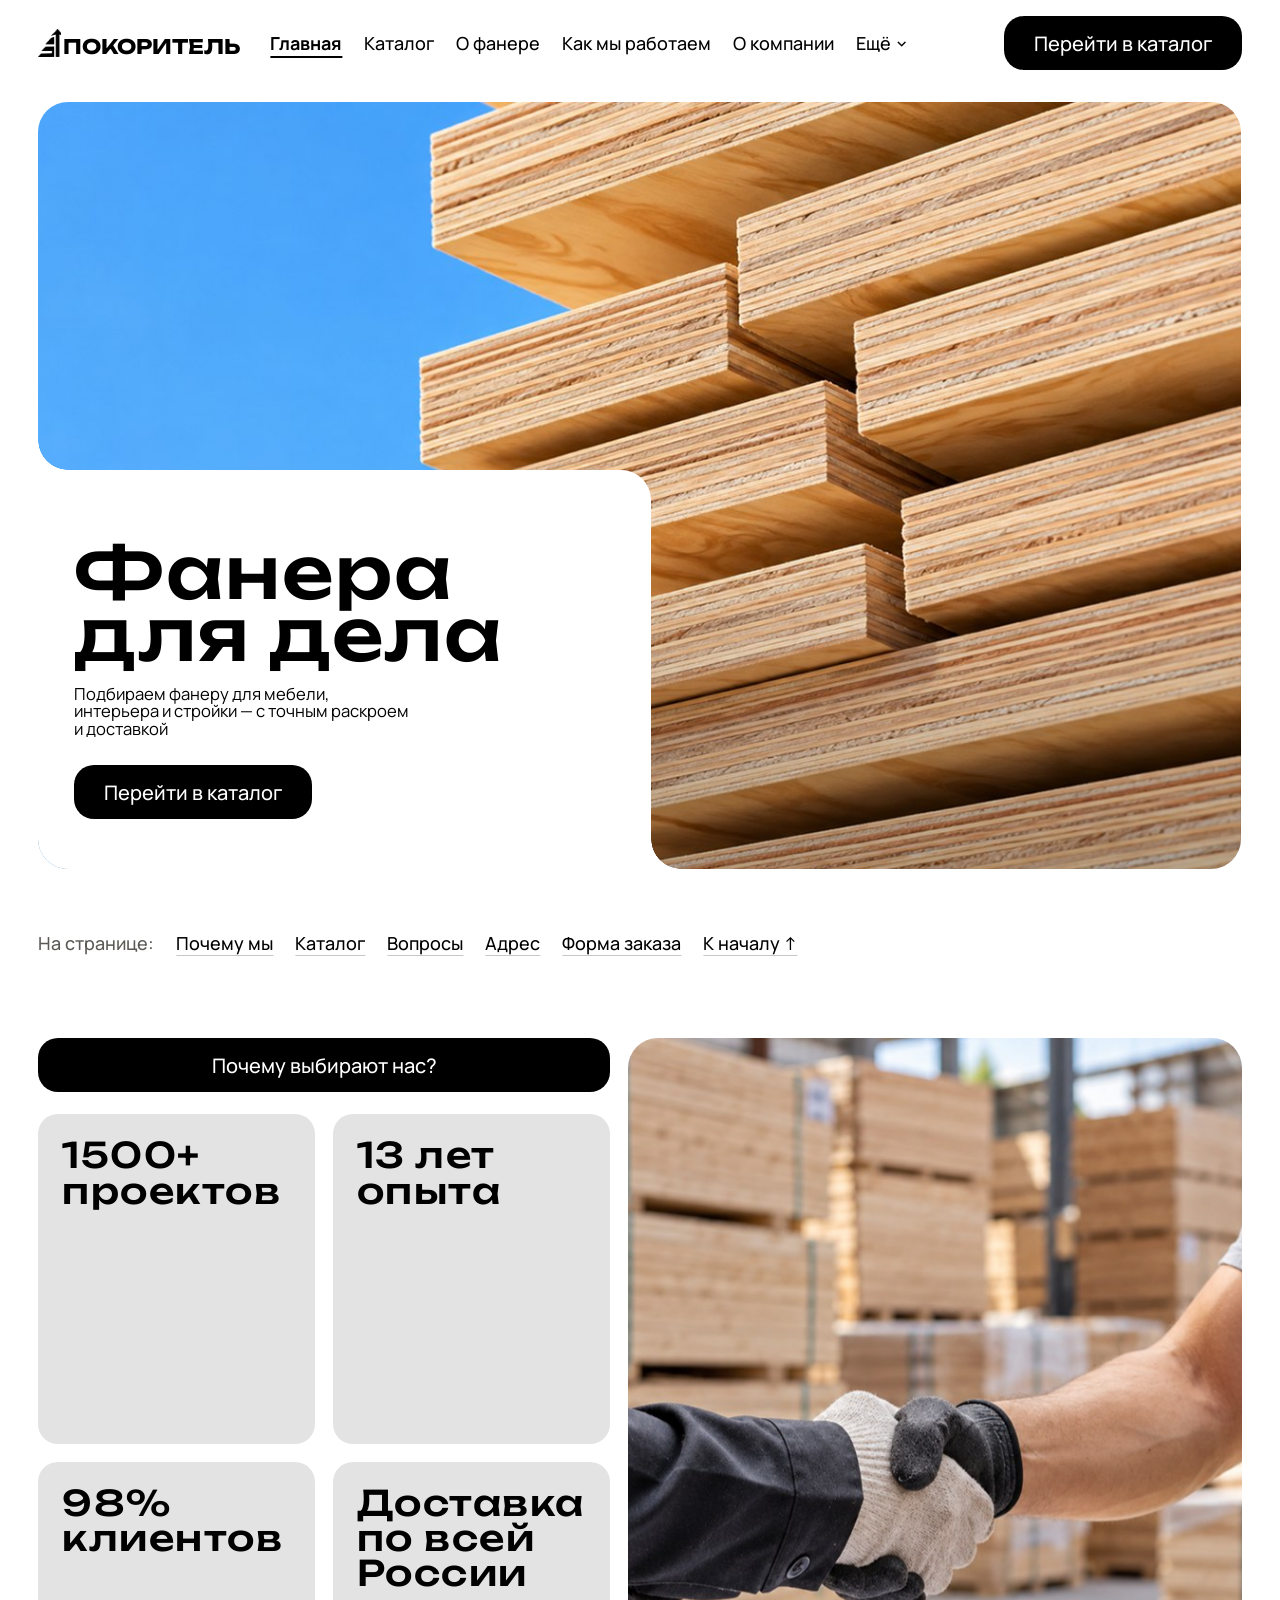
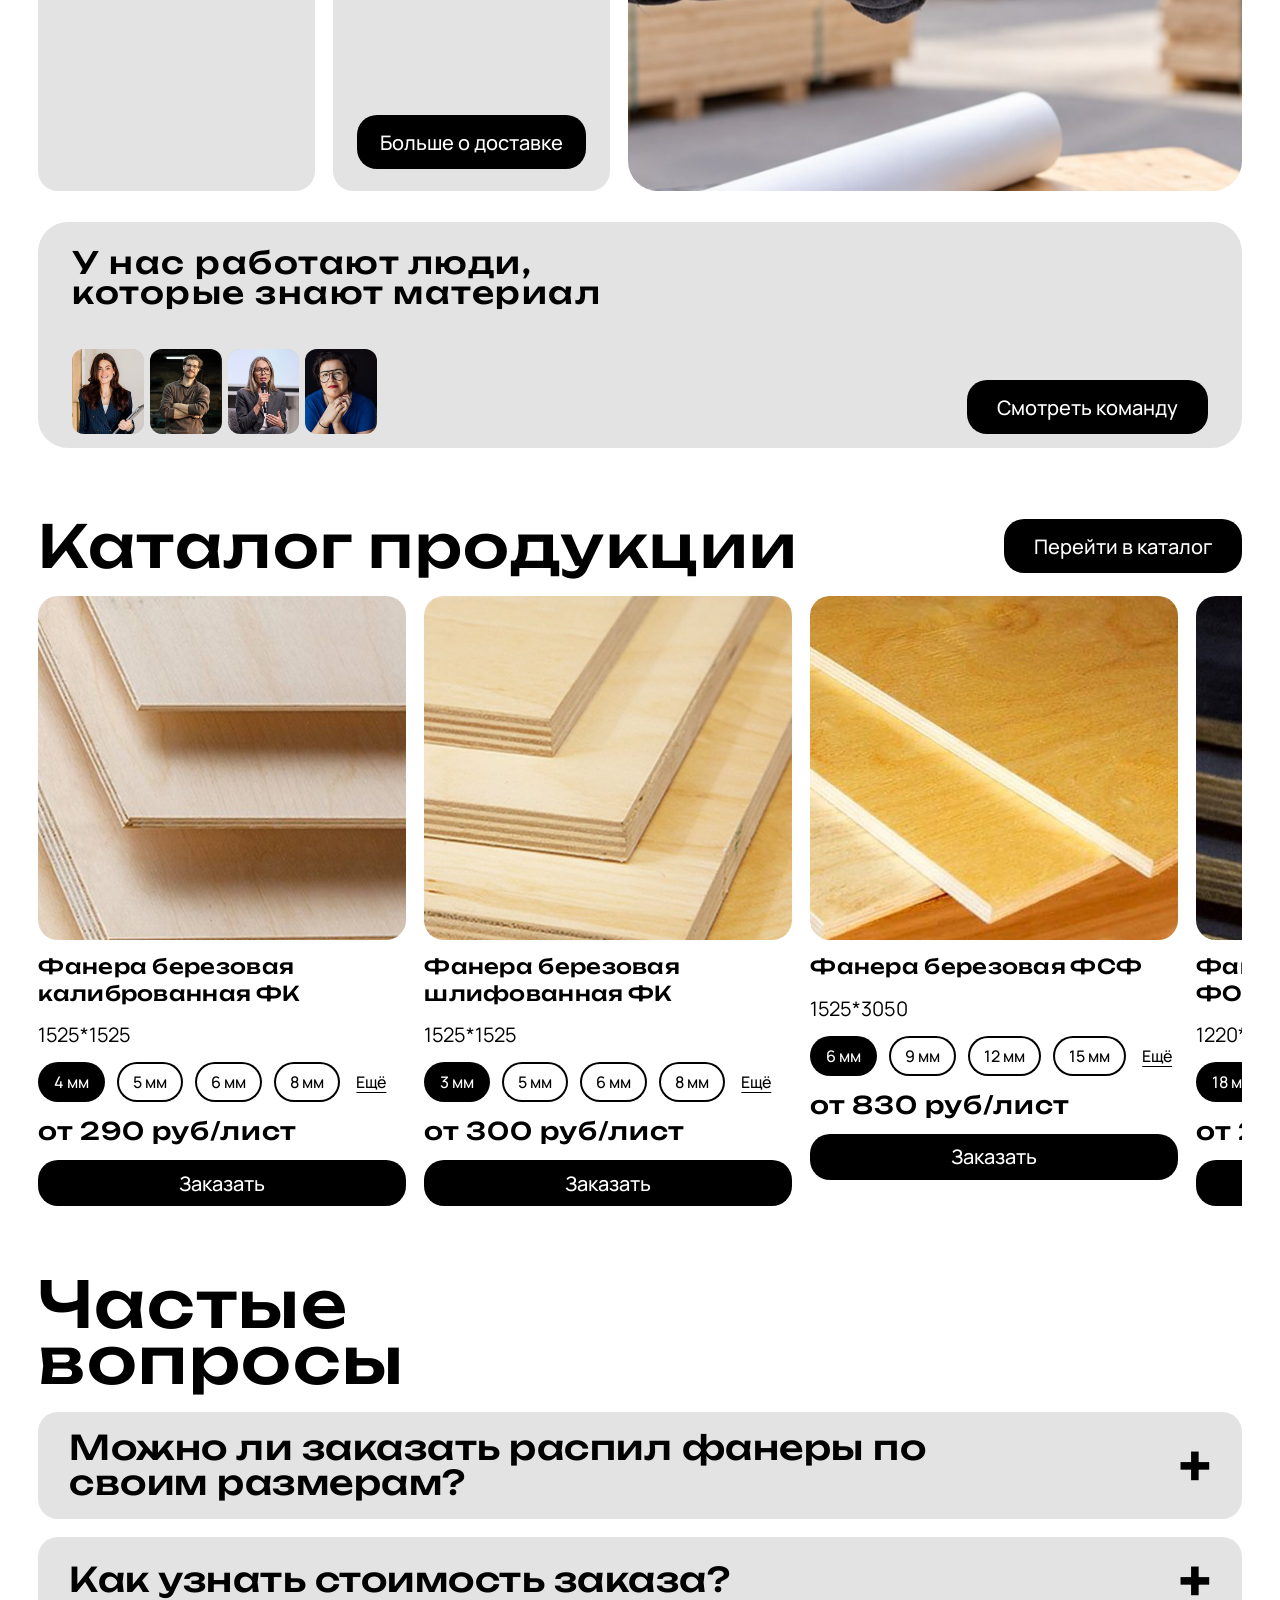
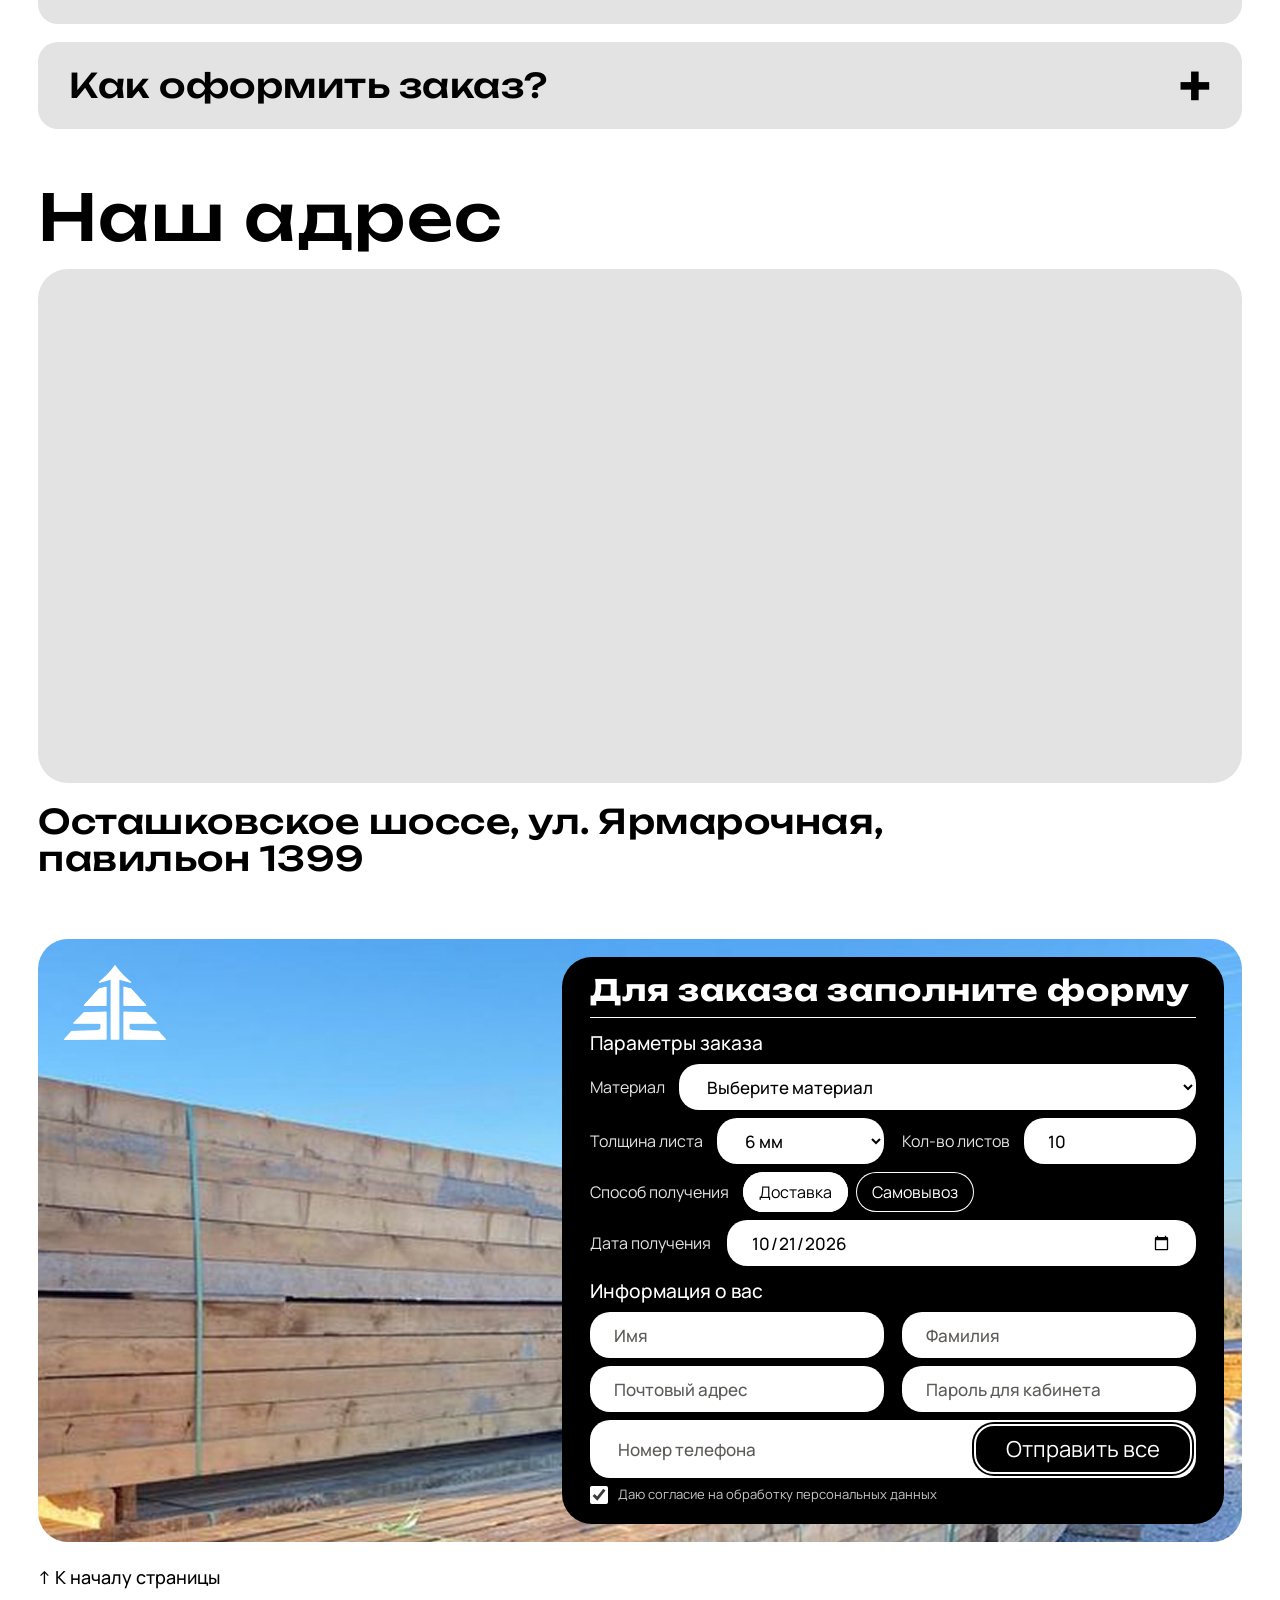
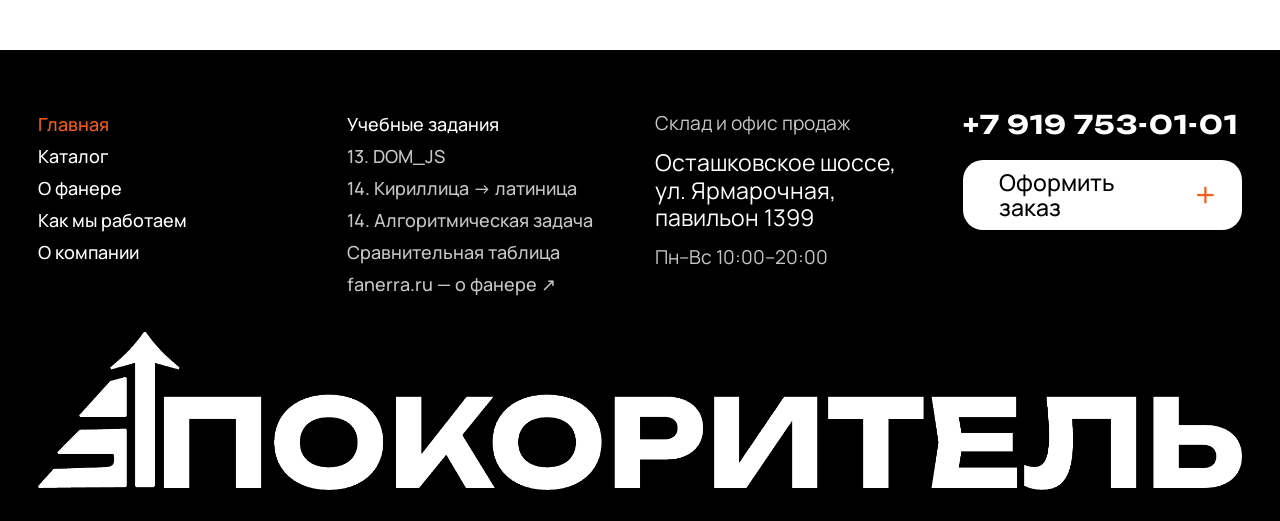
==== index.html @ 30809c19 "Сайт «Покоритель»" ====
<!DOCTYPE html>
<html lang="ru">
<head>
<meta charset="utf-8">
<meta name="viewport" content="width=device-width, initial-scale=1">
<title>Покоритель — фанера для дела</title>
<link rel="preconnect" href="https://fonts.googleapis.com">
<link rel="stylesheet" href="https://fonts.googleapis.com/css2?family=Unbounded:wght@500;700&family=Manrope:wght@400;500;600;700&family=JetBrains+Mono&display=swap">
<link rel="stylesheet" href="css/style.css">
<script>document.documentElement.classList.add("js")</script>
</head>
<body id="top">
<header class="site-header">
  <!-- графическая ссылка на начальную страницу -->
  <a class="logo" href="index.html" target="_self" aria-label="Покоритель — на главную"><img src="assets/mark-black.png" alt="Логотип"><span>ПОКОРИТЕЛЬ</span></a>
  <nav class="main-nav" aria-label="Основное меню">
    <a href="index.html" target="_self" aria-current="page">Главная</a>
    <a href="catalog.html" target="_self">Каталог</a>
    <a href="plywood.html" target="_self">О фанере</a>
    <a href="process.html" target="_self">Как мы работаем</a>
    <a href="about.html" target="_self">О компании</a>
    <div class="more">
      <button class="more-btn" type="button" aria-expanded="false">Ещё<span class="chev">›</span></button>
      <div class="more-menu">
        <a href="tasks.html" target="_self"><b>Учебные задания</b><small>Все 15 заданий и где их найти</small></a>
        <a href="task13.html" target="_self"><b>13. DOM_JS</b><small>Считываем информацию из DOM</small></a>
        <a href="task14.html" target="_self"><b>14. Кириллица → латиница</b><small>Изменяем паспорт по клику</small></a>
        <a href="algo.html" target="_self"><b>14. Алгоритмическая задача</b><small>Решение алгоритмической задачи</small></a>
        <a href="plywood.html#table" target="_self"><b>Сравнительная таблица</b><small>Закладка на странице «О фанере»</small></a>
        <a href="https://fanerra.ru" target="_blank" rel="noopener"><b>fanerra.ru — о фанере ↗</b><small>Внешний сайт, откроется в новом окне</small></a>
      </div>
    </div>
  </nav>
  <div class="spacer"></div>
  <a class="header-phone" href="tel:+79197530101">+7 919 753-01-01</a>
  <a class="btn header-cta" href="catalog.html" target="_self">Перейти в каталог</a>
  <button class="burger" type="button" data-menu aria-label="Меню"><span></span><span></span></button>
</header>
<div class="mobile-menu">
  <div class="top"><span>ПОКОРИТЕЛЬ</span><button class="btn btn-light" type="button" data-menu>Закрыть</button></div>
  <nav aria-label="Мобильное меню">
    <a href="index.html" target="_self" aria-current="page">Главная</a>
    <a href="catalog.html" target="_self">Каталог</a>
    <a href="plywood.html" target="_self">О фанере</a>
    <a href="process.html" target="_self">Как мы работаем</a>
    <a href="about.html" target="_self">О компании</a>
    <a href="tasks.html" target="_self">Учебные задания</a>
    <a href="task13.html" target="_self">13. DOM_JS</a>
    <a href="task14.html" target="_self">14. Кириллица → латиница</a>
    <a href="algo.html" target="_self">14. Алгоритмическая задача</a>
    <a href="plywood.html#table" target="_self">Сравнительная таблица</a>
    <a href="https://fanerra.ru" target="_blank" rel="noopener">fanerra.ru — о фанере ↗</a>
    <a class="small" href="tel:+79197530101" style="margin-top:auto;padding-top:30px">+7 919 753-01-01</a>
  </nav>
</div>
<main>

<section class="hero">
  <div class="hero-box">
    <div class="hero-text">
      <h1>Фанера<br>для дела</h1>
      <p>Подбираем фанеру для мебели, интерьера и стройки — с точным раскроем и доставкой</p>
      <a class="btn" href="catalog.html" target="_self">Перейти в каталог</a>
    </div>
  </div>
</section>
<div style="padding:24px var(--pad) 0"><nav class="page-nav" aria-label="Разделы страницы" data-reveal><span>На странице:</span><a href="#why" target="_self">Почему мы</a><a href="#catalog" target="_self">Каталог</a><a href="#faq" target="_self">Вопросы</a><a href="#address" target="_self">Адрес</a><a href="#order" target="_self">Форма заказа</a><a href="#top" target="_self">К началу ↑</a></nav></div>

<section id="why" class="section">
  <div class="why-grid" data-reveal>
    <div class="why-left">
      <h2 class="pill-title">Почему выбирают нас?</h2>
      <div class="stats">
        <div class="stat"><b>1500+<br>проектов</b></div><div class="stat"><b>13 лет<br>опыта</b></div><div class="stat"><b>98%<br>клиентов</b></div><div class="stat"><b>Доставка<br>по всей<br>России</b><a class="btn" href="process.html" target="_self">Больше о доставке</a></div>
      </div>
    </div>
    <figure class="photo-card"><img src="assets/photo/why.jpg" alt="Рукопожатие на складе фанеры"><figcaption class="sr">Склад фанеры: передаём заказ покупателю</figcaption></figure>
  </div>
</section>

<section class="section team-teaser">
  <div class="team-strip" data-reveal>
    <div>
      <h3>У нас работают люди,<br>которые знают материал</h3>
      <div class="faces"><img src="assets/photo/face0.jpg" alt="Анастасия Козловская"><img src="assets/photo/face1.jpg" alt="Александр Морозов"><img src="assets/photo/face2.jpg" alt="Анна Соколова"><img src="assets/photo/face3.jpg" alt="Екатерина Белова"></div>
    </div>
    <a class="btn" href="about.html#team" target="_self">Смотреть команду</a>
  </div>
</section>

<section id="catalog" class="cat-section">
  <div class="cat-head" data-reveal>
    <h2 class="h-hero">Каталог <br>продукции</h2>
    <a class="btn" href="catalog.html" target="_self">Перейти в каталог</a>
  </div>
  <div class="carousel" data-reveal>
    <article class="product">
      <a class="pic" href="catalog.html#birch" target="_self" style="background-image:url(assets/photo/prod1.jpg)" aria-label="Фанера березовая калиброванная ФК"></a>
      <h3>Фанера березовая калиброванная ФК</h3>
      <span class="size">1525*1525</span>
      <div class="row chips"><button class="chip on" type="button" data-price="290 руб/лист">4 мм</button><button class="chip" type="button" data-price="400 руб/лист">5 мм</button><button class="chip" type="button" data-price="440 руб/лист">6 мм</button><button class="chip" type="button" data-price="500 руб/лист">8 мм</button><button class="chip" type="button" data-price="530 руб/лист">9 мм</button><button class="chip" type="button" data-price="650 руб/лист">10 мм</button><button class="chip" type="button" data-price="700 руб/лист">12 мм</button><button class="chip" type="button" data-price="900 руб/лист">15 мм</button><button class="chip" type="button" data-price="1000 руб/лист">18 мм</button><button class="chip" type="button" data-price="1150 руб/лист">21 мм</button><button class="chip" type="button" data-price="1450 руб/лист">24 мм</button></div>
      <span class="price" data-base="от 290 руб/лист">от 290 руб/лист</span>
      <a class="btn" href="#order" target="_self">Заказать</a>
    </article><article class="product">
      <a class="pic" href="catalog.html#birch" target="_self" style="background-image:url(assets/photo/prod2.jpg)" aria-label="Фанера березовая шлифованная ФК"></a>
      <h3>Фанера березовая шлифованная ФК</h3>
      <span class="size">1525*1525</span>
      <div class="row chips"><button class="chip on" type="button" data-price="300 руб/лист">3 мм</button><button class="chip" type="button" data-price="450 руб/лист">5 мм</button><button class="chip" type="button" data-price="500 руб/лист">6 мм</button><button class="chip" type="button" data-price="610 руб/лист">8 мм</button><button class="chip" type="button" data-price="650 руб/лист">9 мм</button><button class="chip" type="button" data-price="700 руб/лист">10 мм</button><button class="chip" type="button" data-price="800 руб/лист">12 мм</button><button class="chip" type="button" data-price="950 руб/лист">15 мм</button><button class="chip" type="button" data-price="1120 руб/лист">18 мм</button><button class="chip" type="button" data-price="1250 руб/лист">21 мм</button></div>
      <span class="price" data-base="от 300 руб/лист">от 300 руб/лист</span>
      <a class="btn" href="#order" target="_self">Заказать</a>
    </article><article class="product">
      <a class="pic" href="catalog.html#wet" target="_self" style="background-image:url(assets/photo/prod3.jpg)" aria-label="Фанера березовая ФСФ"></a>
      <h3>Фанера березовая ФСФ</h3>
      <span class="size">1525*3050</span>
      <div class="row chips"><button class="chip on" type="button" data-price="830 руб/лист">6 мм</button><button class="chip" type="button" data-price="1500 руб/лист">9 мм</button><button class="chip" type="button" data-price="1720 руб/лист">12 мм</button><button class="chip" type="button" data-price="2050 руб/лист">15 мм</button><button class="chip" type="button" data-price="2800 руб/лист">18 мм</button><button class="chip" type="button" data-price="2900 руб/лист">21 мм</button></div>
      <span class="price" data-base="от 830 руб/лист">от 830 руб/лист</span>
      <a class="btn" href="#order" target="_self">Заказать</a>
    </article><article class="product">
      <a class="pic" href="catalog.html#laminated" target="_self" style="background-image:url(assets/photo/type-laminated.jpg)" aria-label="Фанера ламинированная ФОФ"></a>
      <h3>Фанера ламинированная ФОФ</h3>
      <span class="size">1220*2440</span>
      <div class="row chips"><button class="chip on" type="button" data-price="2100 руб/лист">18 мм</button><button class="chip" type="button" data-price="3200 руб/лист">21 мм</button></div>
      <span class="price" data-base="от 2100 руб/лист">от 2100 руб/лист</span>
      <a class="btn" href="#order" target="_self">Заказать</a>
    </article>
  </div>
</section>

<section id="faq" class="section">
  <h2 class="h-hero" data-reveal>Частые<br>вопросы</h2>
  <div class="faq" data-reveal>
    <div class="faq-item"><button type="button"><span class="q">Можно ли заказать распил фанеры по своим размерам?</span><span class="sign">+</span></button><p class="a">Да. Пришлите схему или размеры деталей — раскроим на форматно-раскроечном станке с точностью до 1 мм. Обрезки отдаём вместе с заказом.</p></div><div class="faq-item"><button type="button"><span class="q">Как узнать стоимость заказа?</span><span class="sign">+</span></button><p class="a">Оставьте заявку или позвоните — менеджер посчитает листы, раскрой и доставку. Цены в каталоге указаны за лист без раскроя.</p></div><div class="faq-item"><button type="button"><span class="q">Как оформить заказ?</span><span class="sign">+</span></button><p class="a">Выберите фанеру в каталоге или заполните форму ниже. Мы перезвоним, подтвердим наличие и согласуем время доставки или самовывоза.</p></div>
  </div>
</section>

<section id="address">
  <h2 class="h-hero" data-reveal>Наш адрес</h2>
  <div class="map" data-reveal role="img" aria-label="Карта: Осташковское шоссе, ул. Ярмарочная, павильон 1399"></div>
  <p class="map-addr" data-reveal>Осташковское шоссе, ул. Ярмарочная,<br>павильон 1399</p>
</section>

<section class="order-sec">
<div class="order" id="order" data-reveal>
  <img class="order-mark" src="assets/mark-white.png" alt="">
  <form class="order-panel" name="plywood_order" action="https://httpbin.org/post" method="post" target="_blank">
    <h2>Для заказа заполните форму</h2>
    <h3>Параметры заказа</h3>
    <label class="f">Материал
      <select name="material">
        <option value="">Выберите материал</option>
        <option value="birch_fk_calibrated">Фанера березовая калиброванная ФК</option>
        <option value="birch_fk_sanded">Фанера березовая шлифованная ФК</option>
        <option value="birch_fsf">Фанера березовая ФСФ</option>
        <option value="conifer_fsf">Фанера хвойная ФСФ</option>
        <option value="laminated_fof">Фанера ламинированная ФОФ</option>
        <option value="osb3">Плита ОСБ (OSB-3)</option>
        <option value="csp">Цементно-стружечная плита ЦСП</option>
      </select></label>
    <div class="two">
      <label class="f">Толщина листа
        <select name="thickness_mm"><option value="3">3 мм</option><option value="4">4 мм</option><option value="5">5 мм</option><option value="6" selected>6 мм</option><option value="8">8 мм</option><option value="9">9 мм</option><option value="10">10 мм</option><option value="12">12 мм</option><option value="15">15 мм</option><option value="18">18 мм</option><option value="21">21 мм</option><option value="24">24 мм</option></select></label>
      <label class="f">Кол-во листов<input type="number" name="sheets_count" value="10" min="1" max="500"></label>
    </div>
    <div class="f">Способ получения
      <div class="pills">
        <label><input type="radio" name="delivery_method" value="delivery" checked><span>Доставка</span></label>
        <label><input type="radio" name="delivery_method" value="pickup"><span>Самовывоз</span></label>
      </div>
    </div>
    <label class="f f-row">Дата получения<input type="date" name="pickup_date" value="2026-10-21"></label>
    <h3>Информация о вас</h3>
    <div class="two">
      <input type="text" name="first_name" placeholder="Имя" aria-label="Имя">
      <input type="text" name="last_name" placeholder="Фамилия" aria-label="Фамилия">
    </div>
    <div class="two">
    <input type="email" name="email" placeholder="Почтовый адрес" aria-label="Почтовый адрес">
    <input type="password" name="account_password" placeholder="Пароль для кабинета" aria-label="Пароль для личного кабинета">
    </div>
    <input type="hidden" name="shop" value="pokoritel">
    <input type="hidden" name="order_source" value="site_order_form">
    <div class="phone-row">
      <input type="tel" name="phone" placeholder="Номер телефона" aria-label="Номер телефона">
      <button type="submit">Отправить все</button>
    </div>
    <label class="consent"><input type="checkbox" name="consent" value="yes" checked required> Даю согласие на обработку персональных данных</label>
  </form>
</div>
<p class="to-top"><a href="#top" target="_self">↑ К началу страницы</a></p>
</section>

</main>
<footer class="site-footer">
  <div class="cols">
    <ul><li><a href="index.html" target="_self" aria-current="page">Главная</a></li><li><a href="catalog.html" target="_self">Каталог</a></li><li><a href="plywood.html" target="_self">О фанере</a></li><li><a href="process.html" target="_self">Как мы работаем</a></li><li><a href="about.html" target="_self">О компании</a></li></ul>
    <ul><li><a href="tasks.html" target="_self">Учебные задания</a></li><li class="fsub"><a href="task13.html" target="_self">13. DOM_JS</a></li><li class="fsub"><a href="task14.html" target="_self">14. Кириллица → латиница</a></li><li class="fsub"><a href="algo.html" target="_self">14. Алгоритмическая задача</a></li><li class="fsub"><a href="plywood.html#table" target="_self">Сравнительная таблица</a></li><li class="fsub"><a href="https://fanerra.ru" target="_blank" rel="noopener">fanerra.ru — о фанере ↗</a></li></ul>
    <div class="addr">
      <span class="grey">Склад и офис продаж</span>
      <span class="big-addr">Осташковское шоссе, ул.&nbsp;Ярмарочная, павильон&nbsp;1399</span>
      <span class="grey">Пн–Вс 10:00–20:00</span>
    </div>
    <div class="call">
      <a class="phone" href="tel:+79197530101">+7 919 753-01-01</a>
      <a class="order-btn" href="process.html#order" target="_self">Оформить заказ<span>+</span></a>
    </div>
  </div>
  <a class="wordmark" href="index.html" target="_self" aria-label="Покоритель — на главную"><img src="assets/logo-white.png" alt="ПОКОРИТЕЛЬ"></a>
</footer>
<script src="js/site.js"></script>
<script src="js/motion.js"></script>

</body>
</html>
---- css/style.css ----
/* Покоритель — магазин фанеры. Стили по макету в Figma */
:root {
  --ink: #000;
  --muted: #5C5A56;
  --surface: #F2F1EE;
  --line: #E3E3E3;
  --grey: #C7C7C7;
  --accent: #F55D1C;
  --pad: clamp(16px, 3vw, 46px);
  --display: Unbounded, sans-serif;
  --body: Involve, Manrope, sans-serif;
}

html, body { margin: 0; background: #fff; color: var(--ink); font-family: var(--body); -webkit-font-smoothing: antialiased; }
* { box-sizing: border-box; }
a { color: inherit; text-decoration: none; }
a:hover { color: var(--accent); }
img { max-width: 100%; }
:focus-visible { outline: 2px solid #000; outline-offset: 2px; box-shadow: 0 0 0 2px #fff; }
html { scroll-behavior: smooth; }
section[id], article[id], [id] { scroll-margin-top: 100px; }

.display { font-family: var(--display); font-weight: 500; letter-spacing: 1.5px; }
.h-hero { margin: 0; font-family: var(--display); font-weight: 500; font-size: clamp(44px, 6.35vw, 96px); line-height: .871; letter-spacing: 1.5px; }
.h-2 { margin: 0; font-family: var(--display); font-weight: 500; font-size: clamp(28px, 2.65vw, 40px); line-height: .95; letter-spacing: 1.5px; }
.lead { margin: 30px 0; max-width: 400px; font-size: 20px; font-weight: 500; line-height: 1.1; }
.muted { color: var(--muted); }
.accent { color: var(--accent); }
.section { padding: 60px var(--pad) 96px; }

/* кнопки */
.btn { height: 54px; padding: 0 30px; border-radius: 20px; border: 0; background: #000; color: #fff; display: inline-flex; align-items: center; justify-content: center; gap: 12px; font: 500 20px var(--body); cursor: pointer; white-space: nowrap; }
.btn:hover { background: #2a2a2a; color: #fff; }
.btn-o { height: 54px; padding: 0 24px; border-radius: 20px; border: 0; background: transparent; box-shadow: inset 0 0 0 1px #000; color: #000; display: inline-flex; align-items: center; gap: 10px; font: 500 20px var(--body); cursor: pointer; }
.btn-o:hover { background: #000; color: #fff; }
.btn-light { background: #fff; color: #000; }
.btn-light:hover { background: var(--surface); color: #000; }
.chip { height: 54px; padding: 0 16px; border-radius: 20px; border: 0; background: transparent; box-shadow: inset 0 0 0 2px #000; font: 500 16px var(--body); cursor: pointer; }
.chip:hover { background: var(--surface); }
.chip.on { background: #000; color: #fff; box-shadow: none; }
.row { display: flex; gap: 12px; flex-wrap: wrap; align-items: center; }

/* ---------- шапка (единая навигация) ---------- */
.site-header { position: sticky; top: 0; z-index: 50; background: #fff; padding: 16px clamp(16px, 2.4vw, 37px) 16px clamp(12px, 1vw, 14px); display: flex; align-items: center; gap: 30px; }
.logo { display: flex; align-items: flex-end; flex-shrink: 0; color: #000; }
.logo:hover { color: #000; opacity: .7; }
.logo img { width: 26px; height: 26px; display: block; margin-right: 6px; }
.logo span { font-family: var(--display); font-weight: 700; font-size: 20px; line-height: 1; }
.main-nav { display: flex; align-items: center; gap: 30px; flex: 1; min-width: 0; }
.main-nav > a, .more-btn { font-size: 20px; font-weight: 500; line-height: 1; white-space: nowrap; }
.main-nav a[aria-current="page"], .more-btn.active { font-weight: 700; text-decoration: underline; text-underline-offset: 6px; text-decoration-thickness: 2px; }
.more { position: relative; }
.more-btn { border: 0; background: transparent; padding: 0; cursor: pointer; display: flex; align-items: center; gap: 6px; font-family: var(--body); color: #000; }
.more-btn:hover { color: var(--accent); }
.more-btn .chev { display: inline-block; font-size: 18px; transform: rotate(90deg); transition: transform .25s; }
.more.open .more-btn .chev { transform: rotate(270deg); }
.more-menu { display: none; position: absolute; top: calc(100% + 22px); left: -22px; min-width: 380px; background: #fff; border-radius: 20px; box-shadow: 0 18px 50px rgba(0,0,0,.14), inset 0 0 0 1px var(--line); padding: 10px; flex-direction: column; }
.more.open .more-menu { display: flex; }
.more-menu a { padding: 14px 16px; border-radius: 14px; display: flex; flex-direction: column; gap: 6px; }
.more-menu a:hover { background: var(--surface); color: #000; }
.more-menu b { font-size: 20px; font-weight: 500; line-height: 1.1; }
.more-menu a[aria-current="page"] b { font-weight: 700; text-decoration: underline; text-underline-offset: 5px; }
.more-menu small { font-size: 16px; font-weight: 500; color: var(--muted); }
.header-phone { font-size: 20px; font-weight: 500; white-space: nowrap; flex-shrink: 0; }
.burger { display: none; height: 54px; width: 54px; border-radius: 20px; border: 0; background: var(--surface); cursor: pointer; flex-direction: column; align-items: center; justify-content: center; gap: 5px; flex-shrink: 0; }
.burger span { width: 22px; height: 2px; background: #000; }
.mobile-menu { display: none; position: fixed; inset: 0; z-index: 70; background: #000; color: #fff; flex-direction: column; overflow: auto; }
.mobile-menu.open { display: flex; }
.mobile-menu .top { padding: 16px var(--pad); display: flex; align-items: center; gap: 16px; }
.mobile-menu .top span { font-family: var(--display); font-weight: 700; font-size: 20px; flex: 1; }
.mobile-menu nav { flex: 1; display: flex; flex-direction: column; gap: 14px; padding: 24px clamp(16px, 3vw, 46px) 46px; }
.mobile-menu nav a { font-family: var(--display); font-weight: 500; font-size: clamp(28px, 6vw, 56px); line-height: 1; letter-spacing: 1.5px; }
.mobile-menu nav a[aria-current="page"] { color: var(--accent); }
.mobile-menu nav a.small { font-family: var(--body); font-size: 20px; letter-spacing: 0; color: var(--grey); }

@media (max-width: 1279px) {
  .main-nav { display: none; }
  .burger { display: flex; }
  .site-header .spacer { flex: 1; }
}
@media (min-width: 1280px) { .site-header .spacer { display: none; } }
@media (max-width: 759px) { .header-phone, .header-cta { display: none !important; } }

/* ---------- главная ---------- */
.hero { position: relative; height: calc(100svh - 86px); min-height: 600px; padding: 30px 12px 57px; }
.hero-box { position: relative; height: 100%; border-radius: 30px; overflow: hidden; background: #7FB3E8 url(../assets/photo/hero.jpg) center/cover no-repeat; }
.hero-box::after { content: ""; position: absolute; inset: 0; background: linear-gradient(180deg, rgba(0,0,0,0) 54.64%, #000 222.86%); pointer-events: none; }
.hero-card { position: absolute; z-index: 1; right: 20px; bottom: 14px; width: min(647px, calc(100% - 662px)); border-radius: 20px; background: var(--surface); padding: 30px 30px 34px; display: flex; flex-direction: column; gap: 16px; transition: box-shadow .3s; }
.hero-card:hover { color: #000; box-shadow: 0 18px 40px rgba(0,0,0,.18); }
.hero-card .t { font-family: var(--display); font-weight: 500; font-size: clamp(28px, 2.6vw, 40px); line-height: 1; letter-spacing: 1.5px; }
.hero-card .s { font-size: 20px; font-weight: 500; line-height: 1.35; color: var(--muted); }
.hero-text { position: absolute; z-index: 1; left: 0; bottom: 0; width: min(612px, calc(100% - 30px)); min-height: 420px; background: #fff; border-top-right-radius: 30px; padding: 32px 30px 30px 36px; display: flex; flex-direction: column; align-items: flex-start; gap: 26px; }
.hero-text::before, .hero-text::after { content: ""; position: absolute; width: 30px; height: 30px; background: radial-gradient(circle at 100% 0, transparent 29.5px, #fff 30px); }
.hero-text::before { left: 0; top: -30px; }
.hero-text::after { right: -30px; bottom: 0; }
.hero-text h1 { margin: 0; font-family: var(--display); font-weight: 500; font-size: clamp(52px, 6.35vw, 96px); line-height: .871; letter-spacing: 1.5px; }
.hero-text p { margin: 0; max-width: 385px; font-size: 20px; line-height: 1.05; }
.down { margin-top: -13px; width: 54px; height: 54px; border-radius: 20px; box-shadow: inset 0 0 0 1px #000; display: flex; align-items: center; justify-content: center; font-size: 22px; }
.down:hover { background: #000; color: #fff; }
@media (max-width: 999px) { .hero-card { display: none; } }

.pill-title { margin: 0 0 22px; height: 54px; padding: 0 30px; border-radius: 20px; background: #000; color: #fff; display: flex; align-items: center; justify-content: center; width: min(682px, 100%); font-size: 20px; font-weight: 500; }
.why-grid { display: grid; grid-template-columns: repeat(auto-fit, minmax(min(100%, 460px), 1fr)); gap: 22px; }
.stats { display: grid; grid-template-columns: repeat(2, minmax(0, 1fr)); gap: 22px; }
.stat { aspect-ratio: 331/398; border-radius: 20px; background: var(--surface); padding: clamp(20px, 2vw, 30px); display: flex; flex-direction: column; justify-content: space-between; gap: 16px; }
.stat b { font-family: var(--display); font-weight: 500; font-size: clamp(26px, 3vw, 48px); line-height: .95; letter-spacing: 1.5px; }
.stat span { font-size: clamp(14px, 1.3vw, 20px); font-weight: 500; line-height: 1.3; color: var(--muted); }
.photo-card { position: relative; min-height: 420px; border-radius: 20px; overflow: hidden; background: var(--grey) url(../assets/photo/about-banner.jpg) center/cover no-repeat; }
.photo-card .btn { position: absolute; left: 22px; bottom: 22px; }
.team-strip { margin-top: 22px; border-radius: 20px; background: var(--surface); padding: clamp(22px, 2.4vw, 36px); display: grid; grid-template-columns: repeat(auto-fit, minmax(min(100%, 420px), 1fr)); gap: 30px; align-items: end; }
.team-strip h3 { margin: 0 0 30px; font-family: var(--display); font-weight: 500; font-size: clamp(28px, 3vw, 48px); line-height: .95; letter-spacing: 1.5px; max-width: 720px; }
.faces { display: flex; gap: 10px; flex-wrap: wrap; }
.faces img { width: clamp(72px, 7vw, 101px); aspect-ratio: 101/85; border-radius: 4px; object-fit: cover; background: var(--grey); }
.team-strip .btn { justify-self: end; }

.cat-section { background: var(--surface); padding: 46px var(--pad) 96px; }
.cat-head { display: flex; justify-content: space-between; align-items: center; gap: 22px; flex-wrap: wrap; margin-bottom: 46px; }
.counter { font-family: var(--display); font-weight: 500; font-size: 20px; letter-spacing: 1px; margin-right: 6px; }
.arrow { width: 54px; height: 54px; border-radius: 20px; border: 0; font-size: 22px; cursor: pointer; background: transparent; box-shadow: inset 0 0 0 1px #000; }
.arrow:hover { background: #000; color: #fff; }
.arrow.dark { background: #000; color: #fff; box-shadow: none; }
.carousel { display: grid; grid-auto-flow: column; grid-auto-columns: minmax(280px, calc((100% - 66px) / 3.8)); gap: 22px; overflow-x: auto; scroll-snap-type: x mandatory; scrollbar-width: none; }
.carousel::-webkit-scrollbar { display: none; }
.product { scroll-snap-align: start; display: flex; flex-direction: column; gap: 16px; margin: 0; }
.product .pic { position: relative; display: block; aspect-ratio: 360/432; border-radius: 20px; background: #fff center/cover no-repeat; }
.product .sort { position: absolute; left: 20px; top: 20px; padding: 6px 10px; border-radius: 4px; background: #fff; font-size: 16px; font-weight: 700; color: var(--accent); }
.product h3 { margin: 0; font-family: var(--display); font-size: clamp(20px, 1.7vw, 26px); font-weight: 500; line-height: 1.15; letter-spacing: .5px; }
.product .size { font-size: 20px; font-weight: 500; color: var(--muted); }
.product .price { font-family: var(--display); font-weight: 500; font-size: clamp(22px, 2vw, 30px); letter-spacing: 1px; }
.product .btn { height: 68px; font-size: 22px; }

.faq-title { margin: 0 0 46px; display: flex; justify-content: space-between; align-items: baseline; gap: 22px; flex-wrap: wrap; font-family: var(--display); font-weight: 500; font-size: clamp(40px, 6vw, 96px); line-height: .87; letter-spacing: 1.5px; }
.faq { display: flex; flex-direction: column; gap: 22px; }
.faq-item { border-radius: 20px; background: var(--surface); overflow: hidden; }
.faq-item button { width: 100%; border: 0; background: transparent; cursor: pointer; padding: clamp(22px, 2vw, 30px) clamp(22px, 2.4vw, 36px); display: flex; justify-content: space-between; align-items: center; gap: 22px; text-align: left; color: #000; }
.faq-item .q { font-family: var(--display); font-weight: 500; font-size: clamp(22px, 2.6vw, 40px); line-height: 1.05; letter-spacing: .5px; max-width: 900px; }
.faq-item .sign { font-family: var(--display); font-weight: 500; font-size: clamp(40px, 4vw, 62px); line-height: 1; color: var(--accent); flex-shrink: 0; }
.faq-item.open .sign { color: #000; }
.faq-item .a { display: none; margin: 0; padding: 0 clamp(22px, 2.4vw, 36px) clamp(22px, 2vw, 30px); max-width: 900px; font-size: 20px; font-weight: 500; line-height: 1.45; color: var(--muted); }
.faq-item.open .a { display: block; }

.map { position: relative; min-height: clamp(520px, 52vw, 780px); border-radius: 20px; overflow: hidden; background: repeating-linear-gradient(135deg, var(--surface) 0 14px, var(--line) 14px 15px); }
.map .tag { position: absolute; right: 22px; top: 22px; font-family: 'JetBrains Mono', monospace; font-size: 14px; color: var(--muted); background: var(--surface); padding: 8px 12px; border-radius: 4px; }
.map .card { position: absolute; left: clamp(12px, 1.6vw, 22px); bottom: clamp(12px, 1.6vw, 22px); width: min(640px, calc(100% - 24px)); border-radius: 20px; background: #000; color: #fff; padding: clamp(24px, 2.6vw, 40px); display: flex; flex-direction: column; gap: 30px; }
.map h2 { margin: 0; font-family: var(--display); font-weight: 500; font-size: clamp(40px, 5vw, 80px); line-height: .87; letter-spacing: 1.5px; }
.map .addr { margin: 0; font-family: var(--display); font-weight: 500; font-size: clamp(20px, 2vw, 30px); line-height: 1.1; letter-spacing: .5px; }

/* ---------- формы (тёмная карточка) ---------- */
.form-wrap { position: relative; border-radius: 20px; overflow: hidden; background: var(--muted) url(../assets/photo/order.jpg) center/cover no-repeat; padding: clamp(16px, 2vw, 30px); display: grid; grid-template-columns: repeat(auto-fit, minmax(min(100%, 520px), 1fr)); gap: 22px; }
.form-side { color: #fff; padding: clamp(10px, 2vw, 30px); display: flex; flex-direction: column; gap: 22px; }
.form-side img { width: 120px; filter: invert(1); }
.form-side h2 { margin: 0; font-family: var(--display); font-weight: 500; font-size: clamp(36px, 4.5vw, 72px); line-height: .9; letter-spacing: 1.5px; }
.form-side p { margin: 0; max-width: 420px; font-size: 20px; font-weight: 500; line-height: 1.25; }
.dark-form { background: #000; color: #fff; border-radius: 20px; padding: clamp(24px, 2.4vw, 36px); display: flex; flex-direction: column; gap: 12px; }
.dark-form h2 { margin: 0 0 10px; font-family: var(--display); font-weight: 500; font-size: clamp(26px, 2.4vw, 36px); line-height: 1; padding-bottom: 22px; border-bottom: 1px solid #fff; }
.dark-form input[type=text], .dark-form input[type=tel], .dark-form input[type=email], .dark-form input[type=number], .dark-form input[type=password], .dark-form input[type=date], .dark-form select, .dark-form textarea {
  height: 64px; border-radius: 20px; border: 0; padding: 0 18px; font: 400 20px var(--body); min-width: 0; width: 100%; background: #fff; color: #000;
}
.dark-form textarea { height: auto; padding: 16px 18px; resize: vertical; }
.dark-form .lbl { display: flex; align-items: center; gap: 12px; background: #fff; color: #3A3A3A; border-radius: 20px; padding: 0 0 0 18px; font-size: 20px; }
.dark-form .lbl input { flex: 1; height: 62px; background: transparent; padding-left: 0; }
.dark-form fieldset { border: 1px solid #5C5A56; border-radius: 20px; padding: 14px 18px; margin: 0; display: flex; gap: 10px 22px; flex-wrap: wrap; font-size: 18px; }
.dark-form legend { padding: 0 8px; color: var(--grey); font-size: 16px; }
.dark-form fieldset label { display: flex; align-items: center; gap: 8px; cursor: pointer; }
.dark-form input[type=radio], .dark-form input[type=checkbox] { width: 20px; height: 20px; accent-color: var(--accent); }
.dark-form .two { display: grid; grid-template-columns: 1fr 1fr; gap: 12px; }
.dark-form .hint { font-size: 14px; color: var(--grey); margin: 0; }
.dark-form .actions { display: flex; gap: 10px; flex-wrap: wrap; margin-top: 6px; }
.dark-form .btn { background: #fff; color: #000; }
.dark-form .btn:hover { background: var(--surface); color: #000; }
.dark-form .btn-o { box-shadow: inset 0 0 0 1px #fff; color: #fff; }
.dark-form .btn-o:hover { background: #fff; color: #000; }
@media (max-width: 560px) { .dark-form .two { grid-template-columns: 1fr; } }

/* ---------- каталог ---------- */
.filters { display: flex; gap: 12px; flex-wrap: wrap; margin: 46px 0; }
.filters a { height: 54px; padding: 0 30px; border-radius: 20px; box-shadow: inset 0 0 0 1px #000; display: flex; align-items: center; gap: 10px; font-size: 20px; font-weight: 500; }
.filters a:hover { background: var(--surface); color: #000; }
.filters a span { font-size: 16px; color: var(--muted); }
.filters a.on { background: #000; color: #fff; box-shadow: none; }
.filters a.on span { color: var(--accent); }
.cat-grid { display: grid; grid-template-columns: repeat(auto-fill, minmax(min(100%, 320px), 1fr)); gap: 60px 22px; }
.cat-grid .product .pic { aspect-ratio: 458/551; background-color: var(--surface); }
.cat-grid .product h2 { margin: 0; font-size: 24px; font-weight: 700; line-height: 1.1; max-width: 300px; }
.cat-grid figcaption { display: flex; flex-direction: column; gap: 16px; flex: 1; }
.cat-grid .head { display: flex; justify-content: space-between; align-items: flex-start; gap: 16px; }
.cat-grid .price { margin-top: auto; }
.cat-grid .product .btn { height: 54px; font-size: 20px; }
.banner { margin-top: 96px; border-radius: 20px; background: var(--surface); padding: clamp(22px, 2.4vw, 36px); display: flex; justify-content: space-between; align-items: center; gap: 22px; flex-wrap: wrap; }
.banner p { margin: 0; font-family: var(--display); font-weight: 500; font-size: clamp(24px, 2.65vw, 40px); line-height: 1; letter-spacing: 1.5px; max-width: 760px; }

/* ---------- о фанере ---------- */
.bookmarks { margin: 34px 0 46px; display: flex; justify-content: space-between; gap: 16px; flex-wrap: wrap; }
.type-list { display: flex; flex-direction: column; gap: 14px; }
.type { border-radius: 30px; background: var(--surface); padding: 13px; display: grid; grid-template-columns: repeat(auto-fit, minmax(min(100%, 420px), 1fr)); gap: 18px; }
.type .img { min-height: 340px; border-radius: 20px; background: var(--line) center/cover no-repeat; }
.type .body { border-radius: 30px; background: #fff; box-shadow: inset 0 0 0 1px #000; padding: clamp(22px, 2.3vw, 34px); display: flex; flex-direction: column; align-items: flex-start; gap: 22px; }
.type .tag { height: 42px; padding: 0 22px; border-radius: 14px; box-shadow: inset 0 0 0 1px #000; display: flex; align-items: center; font-size: 18px; font-weight: 500; }
.type h2 { margin-top: 12px; }
.type p { margin: 0; max-width: 640px; font-size: 20px; font-weight: 500; line-height: 1.25; }
.type .foot { margin-top: auto; width: 100%; display: flex; justify-content: space-between; align-items: center; gap: 22px; flex-wrap: wrap; }
.thumb { display: flex; align-items: center; gap: 12px; max-width: 420px; }
.thumb:hover { color: #000; opacity: .75; }
.thumb img { width: 84px; height: 58px; border-radius: 20px; object-fit: cover; flex-shrink: 0; }
.thumb span { font-size: 16px; font-weight: 500; line-height: 1.2; color: rgba(0,0,0,.6); }
.ext-more { margin: 30px 0 0; display: flex; justify-content: flex-end; align-items: center; gap: 30px; flex-wrap: wrap; }
.ext-more p { margin: 0; max-width: 330px; font-size: 20px; font-weight: 500; line-height: 1.1; }

.table-frame { border-radius: 30px; background: #000; padding: 13px; }
.table-bg { border-radius: 24px; background: #D9C7A7 url(../assets/table-birch.jpg) center/cover no-repeat; padding: clamp(8px, 1vw, 14px); }
.table-scroll { overflow-x: auto; }
table.cmp { width: 100%; min-width: 900px; border-collapse: separate; border-spacing: 0 10px; font-size: 20px; text-align: left; }
table.cmp thead th { background: #000; color: #fff; font-weight: 500; padding: 24px 22px; }
table.cmp thead th:first-child { padding-left: 34px; border-radius: 20px 0 0 20px; }
table.cmp thead th:last-child { padding-right: 34px; border-radius: 0 20px 20px 0; }
table.cmp tbody th, table.cmp td { padding: 18px 22px; border-top: 2px solid #000; border-bottom: 2px solid #000; background: rgba(255,255,255,.55); font-weight: 500; }
table.cmp tbody th { border-left: 2px solid #000; border-radius: 20px 0 0 20px; font-weight: 700; padding-left: 24px; }
table.cmp td:last-child { border-right: 2px solid #000; border-radius: 0 20px 20px 0; padding-right: 34px; }
table.cmp tbody th a { display: flex; align-items: center; gap: 14px; text-decoration: underline; text-underline-offset: 5px; text-decoration-thickness: 1px; }
table.cmp tbody th img { width: 48px; height: 48px; border-radius: 12px; object-fit: cover; flex-shrink: 0; }
.checklist { margin-top: 4px; border: 2px solid #000; border-radius: 20px; background: rgba(255,255,255,.7); padding: 22px 24px; display: flex; justify-content: space-between; align-items: flex-end; gap: 22px; flex-wrap: wrap; }
.checklist b { display: block; font-size: 24px; font-weight: 500; margin-bottom: 12px; }
.checklist > div > ul { margin: 0; padding-left: 22px; display: flex; gap: 10px 46px; flex-wrap: wrap; font-size: 16px; font-weight: 500; line-height: 1.25; }
.checklist ul ul { margin: 4px 0 0; padding-left: 20px; list-style: circle; display: block; }

/* ---------- как мы работаем ---------- */
.steps { margin: 0; padding: 0; list-style: none; display: grid; grid-template-columns: repeat(auto-fit, minmax(min(100%, 560px), 1fr)); gap: 22px; counter-reset: step; }
.steps li { min-height: 248px; border-radius: 20px; background: var(--surface); padding: clamp(22px, 2.2vw, 32px); display: grid; grid-template-columns: auto 1fr; gap: 16px 26px; align-content: space-between; }
.steps .n, .steps h2 { font-family: var(--display); font-weight: 500; font-size: clamp(28px, 2.65vw, 40px); line-height: 1; letter-spacing: 1.5px; margin: 0; }
.steps .n { color: var(--accent); }
.steps p { grid-column: 2; margin: 0; max-width: 560px; font-size: 20px; font-weight: 500; line-height: 1.25; }

/* ---------- о компании ---------- */
.brand { display: flex; align-items: flex-end; }
.brand img { width: clamp(64px, 11.3vw, 171px); height: auto; flex-shrink: 0; display: block; }
.brand h1 { margin: 0 0 0 clamp(6px, 1vw, 14px); font-family: var(--display); font-weight: 700; font-size: clamp(34px, 9.8vw, 148px); line-height: 1; white-space: nowrap; }
.about-lead { margin: 34px clamp(4px, 2.4vw, 37px) 34px auto; max-width: 460px; font-size: 20px; font-weight: 500; line-height: 1.2; }
.about-banner { position: relative; height: clamp(300px, 33.8vw, 511px); border-radius: 20px; overflow: hidden; background: var(--grey) url(../assets/photo/about-banner.jpg) center/cover no-repeat; }
.about-banner::after { content: ""; position: absolute; inset: 0; background: linear-gradient(180deg, rgba(0,0,0,0) 0%, #000 159.64%); }
.about-banner img { position: absolute; z-index: 1; left: 50%; top: 50%; width: clamp(110px, 15vw, 226px); transform: translate(-50%, -50%); filter: invert(1); }
.paras { display: grid; grid-template-columns: repeat(auto-fit, minmax(min(100%, 420px), 1fr)); gap: 30px 46px; }
.paras p { margin: 0; padding-top: 22px; border-top: 1px solid #000; display: grid; grid-template-columns: 56px 1fr; gap: 16px; font-size: 20px; font-weight: 500; line-height: 1.3; }
.paras p span:first-child { font-family: var(--display); color: var(--accent); }
.team { display: grid; grid-template-columns: repeat(auto-fill, minmax(min(100%, 230px), 1fr)); gap: 46px 22px; }
.team figure { margin: 0; display: flex; flex-direction: column; gap: 16px; }
.team .ph { position: relative; aspect-ratio: 274/325; border-radius: 12px; overflow: hidden; background: var(--surface); }
.team .ph img { width: 100%; height: 100%; object-fit: cover; display: block; }
.team .role { position: absolute; left: 11px; right: 11px; bottom: 9px; height: 32px; border-radius: 12px; background: #fff; display: flex; align-items: center; justify-content: center; font-size: 16px; }
.team figcaption { font-family: var(--display); font-weight: 500; font-size: 24px; line-height: .95; letter-spacing: 1.5px; }
.promo { border-radius: 30px; background: #000; padding: 13px; display: grid; grid-template-columns: repeat(auto-fit, minmax(min(100%, 420px), 1fr)); gap: 18px; }
.promo .img { min-height: 378px; border-radius: 20px; background: var(--muted) url(../assets/photo/promo.jpg) center/cover no-repeat; }
.promo .body { border-radius: 30px; background: #fff; padding: clamp(24px, 2.3vw, 34px); display: flex; flex-direction: column; align-items: flex-start; gap: 22px; }
.promo p { margin: 0; max-width: 470px; font-size: 20px; font-weight: 500; line-height: 1.25; }
.promo .btn { margin-top: auto; }

/* ---------- учебные задания ---------- */
.task-list { margin: 0; padding: 0; list-style: none; display: grid; grid-template-columns: repeat(auto-fill, minmax(min(100%, 360px), 1fr)); gap: 60px; }
.task-list li { display: flex; flex-direction: column; align-items: flex-start; gap: 10px; padding-top: 18px; border-top: 1px solid #000; }
.task-list .t { font-size: 20px; font-weight: 600; line-height: 1.15; }
.task-list .d { font-size: 16px; font-weight: 500; line-height: 1.25; color: #3A3A3A; }
.task-list .btn { width: 100%; max-width: 380px; justify-content: space-between; margin-top: 6px; }
.task-list .btn span { color: var(--accent); }
.task-nav a { font-weight: 600; }
.task-card { border-radius: 30px; background: var(--surface); padding: 10px; display: grid; grid-template-columns: repeat(auto-fit, minmax(min(100%, 420px), 1fr)); gap: 18px; }
.task-card .img { min-height: 284px; border-radius: 20px; background: var(--grey) center/cover no-repeat; }
.task-card .body { border-radius: 30px; background: #fff; box-shadow: inset 0 0 0 1px #000; padding: clamp(24px, 2vw, 30px); display: flex; flex-direction: column; align-items: flex-start; justify-content: space-between; gap: 30px; }
.task-card h2 { margin-top: 20px; max-width: 700px; }

/* ---------- паспорт ---------- */
.back { display: inline-flex; align-items: center; gap: 10px; font-size: 20px; font-weight: 500; margin-bottom: 30px; }
.sub { margin: 60px 0 22px; }
.passport { border-radius: 30px; background: var(--surface); padding: 13px; display: grid; grid-template-columns: repeat(auto-fit, minmax(min(100%, 420px), 1fr)); gap: 14px; }
.pp { border-radius: 30px; background: #fff; box-shadow: inset 0 0 0 1px #000; padding: 18px 22px 22px; display: flex; flex-direction: column; gap: 18px; }
.pp.p2 { min-height: 460px; }
.pp .country { padding-bottom: 12px; border-bottom: 1px solid #000; text-align: center; font-size: 18px; font-weight: 600; letter-spacing: 1.5px; text-transform: uppercase; color: rgba(0,0,0,.7); }
.pp .issued { display: flex; flex-direction: column; gap: 12px; font-size: 16px; font-weight: 500; margin-top: 20px; }
.pp .sign { margin-top: auto; display: flex; align-items: flex-end; gap: 10px; font-size: 16px; font-weight: 500; }
.pp .sign i { flex: 1; border-bottom: 1px solid #000; height: 1px; }
.pp .person { display: flex; gap: 30px; flex-wrap: wrap; }
.pp .person img { width: min(274px, 100%); aspect-ratio: 274/325; border-radius: 20px; object-fit: cover; }
.pp .fields { margin-top: 12px; display: flex; flex-direction: column; gap: 14px; }
/* поле паспорта: <p>Метка:<span>значение</span></p> → childNodes[1] = значение */
.pp .fields p { margin: 0; font-size: 14px; font-weight: 500; }
.pp .fields p span { display: block; margin-top: 4px; font-family: var(--display); font-weight: 500; font-size: 24px; letter-spacing: 1.5px; }
.out { min-height: 54px; padding: 14px 24px; border-radius: 20px; box-shadow: inset 0 0 0 1px #000; display: flex; align-items: center; font-size: 20px; line-height: 1.2; color: var(--muted); }
.out.done { color: #000; }
.code { margin: 0; border-radius: 30px; background: #000; color: #fff; padding: clamp(22px, 2.2vw, 32px); font: 400 15px/1.55 'JetBrains Mono', ui-monospace, monospace; overflow: auto; white-space: pre; }
.shot { margin: 22px 0 0; border-radius: 30px; background: var(--surface); padding: 13px; }
.shot img { display: block; width: 100%; border-radius: 20px; }
.shot figcaption { padding: 14px 10px 4px; font-size: 16px; font-weight: 500; color: var(--muted); }
.algo { border-radius: 30px; background: var(--surface); padding: 13px; display: grid; grid-template-columns: repeat(auto-fit, minmax(min(100%, 420px), 1fr)); gap: 14px; }
.algo .pp { gap: 18px; }
.algo label { display: flex; flex-direction: column; gap: 8px; font-size: 16px; font-weight: 500; }
.algo input, .algo textarea { height: 54px; border-radius: 20px; border: 0; box-shadow: inset 0 0 0 1px #000; padding: 0 22px; font: 500 20px var(--body); min-width: 0; }
.algo textarea { height: auto; padding: 14px 22px; resize: vertical; font-size: 17px; }
.algo .res { min-height: 54px; border-radius: 20px; background: #000; color: #fff; padding: 14px 22px; font: 500 20px var(--body); word-break: break-word; }
.pager { margin-top: 46px; display: flex; justify-content: space-between; gap: 16px; flex-wrap: wrap; }

/* ---------- подвал ---------- */
.site-footer { background: #000; color: #fff; padding: 60px var(--pad) 30px; display: flex; flex-direction: column; gap: 60px; }
.site-footer .cols { display: grid; grid-template-columns: repeat(auto-fit, minmax(min(100%, 220px), 1fr)); gap: 30px; }
.site-footer h3 { margin: 0 0 16px; font-size: 16px; font-weight: 500; color: var(--grey); }
.site-footer ul { margin: 0; padding: 0; list-style: none; display: flex; flex-direction: column; gap: 10px; font-size: 20px; font-weight: 500; }
.site-footer .big { display: flex; align-items: flex-end; gap: 10px; }
.site-footer .big img { width: clamp(40px, 6vw, 90px); filter: invert(1); }
.site-footer .big span { font-family: var(--display); font-weight: 700; font-size: clamp(34px, 8vw, 120px); line-height: .9; }
.site-footer .copy { display: flex; justify-content: space-between; gap: 16px; flex-wrap: wrap; font-size: 14px; color: var(--grey); border-top: 1px solid #333; padding-top: 22px; }
.site-footer a[aria-current="page"] { color: var(--accent); }

/* появление при прокрутке */
.js [data-reveal] { opacity: 0; transform: translateY(24px); transition: opacity .6s, transform .6s; }
.js [data-reveal].in { opacity: 1; transform: none; }
@media (prefers-reduced-motion: reduce) { [data-reveal] { opacity: 1; transform: none; transition: none; } html { scroll-behavior: auto; } }

.btn:disabled { background: #E3E3E3; color: #8A8781; cursor: not-allowed; }
.site-footer .big img, .form-side img, .about-banner img { filter: none; }
@media (max-width: 560px) {
  .btn, .btn-o { white-space: normal; height: auto; min-height: 54px; padding-top: 12px; padding-bottom: 12px; text-align: center; line-height: 1.15; }
  .hero-text { height: auto; padding-bottom: 26px; }
}

/* задание 11: состояние «Данные отправлены» как в макете */
.dark-form .fill { display: flex; flex-direction: column; gap: 12px; }
.dark-form .sent { display: flex; flex-direction: column; gap: 14px; padding: 12px 0; }
.dark-form .sent[hidden], .dark-form .fill[hidden] { display: none; }
.sent-title { font-family: var(--display); font-weight: 500; font-size: 28px; }
.sent-rows { margin: 0; display: grid; grid-template-columns: auto 1fr; gap: 8px 22px; font-size: 18px; }
.sent-rows dt { color: var(--grey); }
.sent-rows dd { margin: 0; font-weight: 500; }
.dark-form select.placeholder-select { color: #3A3A3A; }
.dark-form input::placeholder { color: #3A3A3A; }
.algo input { width: 100%; }

/* ---------- логотип из макета ---------- */
.logo img { width: 23px; height: auto; margin-right: 2px; }
.brand img { filter: none; }
.about-banner img, .form-side img { filter: none !important; }
.form-side img { width: 140px; }

/* ---------- форма заказа (по макету) ---------- */
.order { position: relative; border-radius: 30px; overflow: hidden; background: #8a7a66 url(../assets/photo/order.jpg) left center/cover no-repeat; padding: clamp(16px, 2vw, 30px); display: grid; grid-template-columns: 1fr minmax(0, 720px); gap: 22px; align-items: start; }
.order-mark { width: clamp(110px, 12vw, 190px); margin: clamp(10px, 4vw, 60px); }
.order-panel { background: #000; color: #fff; border-radius: 30px; padding: clamp(24px, 2.6vw, 40px); display: flex; flex-direction: column; gap: 18px; }
.order-panel h2 { margin: 0 0 4px; padding-bottom: 30px; border-bottom: 1px solid #fff; font-family: var(--display); font-weight: 700; font-size: clamp(34px, 3.6vw, 58px); line-height: .95; letter-spacing: 1px; }
.order-panel h3 { margin: 18px 0 0; font-size: clamp(24px, 2.2vw, 34px); font-weight: 500; }
.order-panel .f { display: flex; flex-direction: column; gap: 12px; font-size: clamp(18px, 1.5vw, 22px); color: #E3E3E3; }
.order-panel .two { display: grid; grid-template-columns: 1fr 1fr; gap: 14px; }
.order-panel input[type=text], .order-panel input[type=email], .order-panel input[type=password], .order-panel input[type=number], .order-panel input[type=date], .order-panel input[type=tel], .order-panel select {
  width: 100%; min-width: 0; height: 70px; border: 0; border-radius: 24px; background: #fff; color: #000; padding: 0 24px; font: 500 20px var(--body);
}
.order-panel input::placeholder { color: #5C5A56; }
.order-panel .pills { display: flex; gap: 10px; flex-wrap: wrap; }
.order-panel .pills label { cursor: pointer; }
.order-panel .pills input { position: absolute; opacity: 0; pointer-events: none; }
.order-panel .pills span { height: 54px; padding: 0 22px; border-radius: 20px; box-shadow: inset 0 0 0 1px #fff; display: inline-flex; align-items: center; color: #fff; font-size: 18px; }
.order-panel .pills input:checked + span { background: #fff; color: #000; }
.order-panel .pills input:focus-visible + span { outline: 2px solid var(--accent); outline-offset: 2px; }
.phone-row { display: flex; align-items: center; background: #fff; border-radius: 24px; padding: 4px; }
.phone-row input[type=tel] { flex: 1; height: 62px; }
.phone-row button { height: 62px; padding: 0 30px; border-radius: 20px; border: 2px solid #fff; background: #000; color: #fff; font: 400 22px var(--body); cursor: pointer; white-space: nowrap; box-shadow: 0 0 0 2px #000; }
.phone-row button:hover { background: #2a2a2a; }
.consent { margin: 0; font-size: 16px; line-height: 1.35; color: #C7C7C7; }
@media (max-width: 900px) { .order { grid-template-columns: 1fr; } .order-mark { margin: 10px; width: 90px; } }
@media (max-width: 560px) { .order-panel .two { grid-template-columns: 1fr; } .phone-row { flex-direction: column; align-items: stretch; } .phone-row button { white-space: normal; } }

/* ---------- подвал (по макету) ---------- */
.site-footer { background: #000; color: #fff; padding: 80px var(--pad) 22px; display: flex; flex-direction: column; gap: 110px; }
.site-footer .cols { display: grid; grid-template-columns: repeat(auto-fit, minmax(min(100%, 240px), 1fr)); gap: 30px; align-items: start; }
.site-footer ul { margin: 0; padding: 0; list-style: none; display: flex; flex-direction: column; gap: 22px; font-size: clamp(20px, 1.6vw, 26px); font-weight: 500; }
.site-footer li.fsub a { color: #C7C7C7; }
.site-footer li a:hover { color: var(--accent); }
.site-footer a[aria-current="page"] { color: var(--accent); }
.site-footer .addr { display: flex; flex-direction: column; gap: 14px; font-size: clamp(22px, 1.8vw, 28px); line-height: 1.2; }
.site-footer .grey { color: #C7C7C7; font-size: clamp(18px, 1.5vw, 24px); }
.site-footer .call { display: flex; flex-direction: column; gap: 22px; }
.site-footer .phone { font-family: var(--display); font-weight: 700; font-size: clamp(28px, 2.6vw, 42px); line-height: 1; letter-spacing: 1px; }
.site-footer .order-btn { min-height: 68px; border-radius: 24px; background: #fff; color: #000; padding: 10px 26px 10px 36px; display: flex; align-items: center; justify-content: space-between; gap: 16px; font-size: clamp(20px, 1.8vw, 28px); font-weight: 500; line-height: 1.1; }
.site-footer .order-btn span { color: var(--accent); font-size: 36px; font-weight: 400; }
.site-footer .order-btn:hover { background: var(--surface); color: #000; }
.wordmark { display: block; }
.wordmark img { display: block; width: 100%; height: auto; }

/* каталог: фильтр-бар и скрытые карточки */
[hidden] { display: none !important; }
.filters button { font: inherit; color: #000; background: none; border: 0; cursor: pointer; height: 54px; padding: 0 30px; border-radius: 20px; box-shadow: inset 0 0 0 1px #000; display: flex; align-items: center; gap: 10px; font-size: 20px; font-weight: 500; transition: background .2s, color .2s; }
.filters button:hover { background: var(--surface); }
.filters button span { font-size: 16px; color: var(--muted); }
.filters button[aria-selected="true"] { background: #000; color: #fff; box-shadow: none; }
.filters button[aria-selected="true"] span { color: var(--accent); }
.cat-empty { font-size: 20px; color: var(--muted); }

/* пункт 6: навигация внутри страницы */
.page-nav { display: flex; flex-wrap: wrap; align-items: center; gap: 8px 22px; font-size: 18px; font-weight: 500; }
.page-nav span { color: var(--muted); }
.page-nav a { text-decoration: underline; text-decoration-color: var(--grey); text-underline-offset: 5px; }
.page-nav a:hover { color: var(--accent); text-decoration-color: currentColor; }
.to-top { margin: 40px 0 0; font-size: 18px; font-weight: 500; }
.to-top a:hover { color: var(--accent); }

/* решение алгоритмической задачи */
.algo-form .f { display: flex; flex-direction: column; gap: 8px; font-size: 16px; font-weight: 500; }
.algo-form select { height: 54px; border-radius: 20px; border: 0; box-shadow: inset 0 0 0 1px #000; padding: 0 22px; font: 500 20px var(--body); background: #fff; }
.algo-form input[readonly], .algo-form textarea[readonly] { background: #fff; }
.algo-form #result { background: #000; color: #fff; box-shadow: none; }
.algo-inputs { display: grid; grid-template-columns: repeat(auto-fill, minmax(150px, 1fr)); gap: 12px; }
.algo-form .row .btn, .algo-form .row .btn-o { flex: 1 1 200px; justify-content: center; }
.algo .code { white-space: pre-wrap; }

/* ---------- адаптив: планшет и телефон ---------- */
.h-hero, .h-2, .steps h2, .task-card h2 { hyphens: manual; overflow-wrap: break-word; }
.brand h1 { font-size: clamp(26px, 8.6vw, 140px); }
@media (max-width: 1279px) { .site-header { gap: 16px; } }
@media (max-width: 900px) {
  .page-nav { font-size: 16px; gap: 6px 16px; }
}
@media (max-width: 560px) {
  .stat { padding: 16px; aspect-ratio: auto; min-height: 190px; }
  .stat b { font-size: clamp(16px, 4.6vw, 24px); letter-spacing: .5px; }
  .phone-row { gap: 4px; }
  .phone-row input[type=tel] { flex: none; height: 54px; }
  .phone-row button { height: 54px; }
  .dark-form .lbl { flex-direction: column; align-items: stretch; gap: 8px; height: auto; padding: 10px; }
  .dark-form .lbl label { padding: 4px 8px; }
  .dark-form .lbl .btn { margin: 0 !important; justify-content: center; }
  .algo-inputs { grid-template-columns: 1fr 1fr; }
  .pager { flex-wrap: wrap; }
  .to-top { margin-top: 28px; font-size: 16px; }
}

/* ================= по макету Figma ================= */
:root { --surface: #E3E3E3; }
.sr { position: absolute; width: 1px; height: 1px; overflow: hidden; clip: rect(0 0 0 0); }

/* главная: первый экран */
.hero { height: auto; min-height: 0; padding: 30px 12px 0; }
.hero-box { height: clamp(560px, 53.5vw, 808px); background: #4EA8FA url(../assets/photo/hero.jpg) right center / auto 100% no-repeat; }
.hero-box::after { display: none; }
.hero-text { width: min(613px, calc(100% - 30px)); min-height: 0; height: 52%; padding: 36px 30px 50px 36px; gap: 0; justify-content: flex-end; }
.hero-text h1 { margin-bottom: 18px; }
.hero-text p { margin-bottom: 28px; max-width: 340px; }

/* почему выбирают нас */
.why-grid { grid-template-columns: minmax(0, 682fr) minmax(0, 733fr); gap: 20px; align-items: stretch; }
.why-left { display: flex; flex-direction: column; gap: 22px; }
.why-left .pill-title { margin: 0; width: 100%; }
.stats { gap: 20px; flex: 1; }
.stat { aspect-ratio: 331 / 398; justify-content: space-between; align-items: flex-start; padding: 24px 24px 22px; }
.stat b { font-size: clamp(26px, 3.2vw, 48px); line-height: 1; }
.stat .btn { align-self: stretch; justify-content: center; }
.photo-card { margin: 0; min-height: 0; background: none; border-radius: 20px; overflow: hidden; }
.photo-card img { width: 100%; height: 100%; object-fit: cover; display: block; }
.team-strip { margin-top: 20px; padding: 26px 34px 14px; align-items: end; }
.team-strip h3 { margin-bottom: 40px; font-size: clamp(26px, 3.2vw, 48px); line-height: 1; }
.faces { gap: 6px; }
.faces img { width: clamp(60px, 5.6vw, 85px); aspect-ratio: 85 / 101; border-radius: 0; object-position: top; }

/* каталог на главной */
.cat-section { background: #fff; padding: 96px var(--pad) 40px; }
.cat-head { align-items: flex-end; margin-bottom: 40px; }
.carousel { grid-auto-columns: minmax(260px, calc((100% - 66px) / 3.15)); }
.product { gap: 14px; }
.product .pic, .cat-grid .product .pic { aspect-ratio: 459 / 551; border-radius: 20px; background-color: var(--surface); }
.product h3, .cat-grid .product h2 { font-family: var(--display); font-size: clamp(18px, 1.6vw, 24px); font-weight: 500; line-height: 1.3; letter-spacing: .3px; }
.product .size { font-size: 20px; font-weight: 400; color: #000; }
.chip.on { background: #000; color: #fff; }
.product .price { font-size: clamp(20px, 1.9vw, 28px); }
.product .btn, .cat-grid .product .btn { height: 54px; font-size: 20px; justify-content: center; }

/* вопросы и адрес */
.faq { gap: 20px; }
.faq-item .q { font-size: clamp(22px, 2.65vw, 40px); }
.faq-item .sign, .faq-item.open .sign { color: #000; font-weight: 700; }
.map { min-height: clamp(360px, 49.6vw, 750px); background: var(--surface); }
.map-addr { margin: 34px 0 0; font-family: var(--display); font-weight: 500; font-size: clamp(22px, 2.65vw, 40px); line-height: 1.1; letter-spacing: .5px; }

@media (max-width: 900px) {
  .why-grid { grid-template-columns: 1fr; }
  .photo-card { aspect-ratio: 733 / 890; }
}
@media (max-width: 560px) {
  .hero-box { height: 640px; background-size: auto 62%; background-position: right top; }
  .hero-text { height: auto; padding: 28px 22px 26px; }
  .stat { aspect-ratio: auto; min-height: 170px; }
  .team-strip { padding: 22px; }
}
.hero-text h1 { white-space: nowrap; font-size: clamp(40px, 5.6vw, 84px); }
.hero-text p { font-size: clamp(16px, 1.3vw, 20px); }
.stat b { font-size: clamp(22px, 2.75vw, 42px); }
.team-strip h3 { max-width: none; font-size: clamp(24px, 2.75vw, 42px); }
.carousel { grid-auto-columns: max(260px, calc((100% - 44px) / 3.15)); }
.order { background: #5EA9EF url(../assets/photo/order.jpg) left top / auto 100% no-repeat; grid-template-columns: 1fr minmax(0, 662px); }
.order-mark { visibility: hidden; }
.site-footer .call .phone { white-space: nowrap; font-size: clamp(22px, 2vw, 32px); }
@media (max-width: 900px) { .order { background-size: cover; } .order-mark { display: none; } }
.team-strip h3 { font-size: clamp(22px, 2.4vw, 36px); }

/* О фанере по макету */
.type { border-radius: 30px; padding: 14px; gap: 18px; grid-template-columns: minmax(0, 551fr) minmax(0, 836fr); }
.type .img { margin: 0; min-height: 0; border-radius: 20px; overflow: hidden; background: none; }
.type .img img { width: 100%; height: 100%; object-fit: cover; display: block; }
.type .body { gap: 14px; }
.type h2 { margin-top: 26px; }
.type .foot { margin-top: 26px; justify-content: flex-start; }
.type .thumb img { border-radius: 10px; object-fit: cover; }
.table-bg { background: #F4E5CF url(../assets/table-birch.jpg) center/cover no-repeat; }
table.cmp tbody th, table.cmp td { background: transparent; }
.checklist { background: transparent; }
.ext-more { margin: 40px 0 0; }
@media (max-width: 900px) { .type { grid-template-columns: 1fr; } .type .img { aspect-ratio: 3 / 2; } }

/* Как мы работаем */
.steps { grid-template-columns: repeat(auto-fit, minmax(min(100%, 560px), 1fr)); gap: 14px; }
.steps li { min-height: 245px; align-content: start; gap: 18px 26px; }
.steps .n { color: #000; }
.steps p { font-size: 18px; font-weight: 400; }

/* О компании */
.brand { margin: 0; display: block; }
.brand img { width: 100%; height: auto; }
.about-lead { margin: 22px clamp(4px, 2.4vw, 24px) 26px auto; max-width: 460px; font-weight: 400; }
.about-banner { margin: 0; }
.about-banner::after { display: none; }
.about-banner img { position: static; transform: none; width: 100%; height: 100%; object-fit: cover; display: block; }
.paras { grid-template-columns: repeat(auto-fit, minmax(min(100%, 300px), 1fr)); gap: 22px 60px; }
.paras p { display: block; border-top: 0; padding-top: 0; font-weight: 400; }
.team { grid-template-columns: repeat(auto-fill, minmax(min(100%, 200px), 1fr)); gap: 30px 20px; }
.team .ph { border-radius: 14px; }
.team figcaption { font-size: clamp(20px, 1.7vw, 26px); line-height: .9; }
.promo .img { background: url(../assets/photo/promo.jpg) center/cover no-repeat; }

/* Учебные задания по макету */
.task-list { grid-template-columns: repeat(auto-fill, minmax(min(100%, 300px), 1fr)); gap: 60px 40px; max-width: 1340px; }
.task-list li { border-top: 0; padding-top: 0; gap: 6px; }
.task-list .t { font-weight: 500; }
.task-list .d { font-size: 14px; font-weight: 400; color: #000; }
.task-list .btn { max-width: 380px; justify-content: center; margin-top: 8px; }
.task-nav a { font-weight: 400; }
.form-wrap { background: #5EA9EF url(../assets/photo/order.jpg) left top / auto 100% no-repeat; grid-template-columns: 1fr minmax(0, 662px); border-radius: 20px; }
.dark-form .two { display: grid; grid-template-columns: 1fr 1fr; gap: 10px; }
.dark-form .fs { font-size: 22px; font-weight: 500; margin: 6px 0 2px; }
.dark-form h2 { font-size: clamp(26px, 2.65vw, 40px); }
.task-card { border-radius: 30px; padding: 12px; grid-template-columns: minmax(0, 551fr) minmax(0, 848fr); }
.task-card .body { justify-content: flex-start; gap: 34px; }
@media (max-width: 900px) { .form-wrap { grid-template-columns: 1fr; background-size: cover; } .form-side { display: none; } .task-card { grid-template-columns: 1fr; } }
@media (min-width: 1100px) { .team { grid-template-columns: repeat(5, minmax(0, 1fr)); } }
@media (min-width: 1000px) { .task-list { grid-template-columns: repeat(3, minmax(0, 1fr)); max-width: 1180px; } }
@media (max-width: 560px) { .stat .btn { font-size: 14px; padding: 8px 10px; min-height: 44px; } .order { padding: 10px; } }
.cat-grid .product .head { display: flex; flex-direction: column; align-items: flex-start; gap: 6px; } .cat-grid .product .size { white-space: nowrap; }
.hero-text > * { flex-shrink: 0; } .hero-text { height: auto; min-height: 52%; }
@media (max-width: 560px) { .stat .btn { font-size: 16px; min-height: 54px; padding: 8px 12px; } }
@media (min-width: 1280px) and (max-width: 1439px) { .site-header .header-phone { display: none; } }
.site-header .header-phone { margin-left: 12px; }

/* ---------- каждый блок помещается в один экран (ноутбуки и шире) ---------- */
:root { --hdr: 86px; --vh: calc(100svh - var(--hdr)); }
.f-row { flex-direction: row !important; align-items: center; gap: 16px !important; }
.f-row input { flex: 1; }
@media (min-width: 1000px) and (min-height: 560px) {
  /* главная */
  .hero { padding-top: 16px; }
  .hero-box { height: calc(var(--vh) - 32px); min-height: 520px; max-height: 808px; }
  #why { padding-top: 30px !important; padding-bottom: 60px; }
  .why-grid { height: calc(var(--vh) - 60px); max-height: 960px; min-height: 480px; }
  .stats { grid-template-rows: 1fr 1fr; }
  .stat { aspect-ratio: auto; min-height: 0; }
  .cat-section { padding-top: 40px; padding-bottom: 40px; }
  .cat-head { margin-bottom: 24px; }
  .cat-head .h-hero { font-size: clamp(40px, 5vw, 76px); }
  .carousel .product .pic { aspect-ratio: auto; height: clamp(200px, calc(var(--vh) - 520px), 551px); }
  #faq { padding-top: 40px !important; padding-bottom: 60px; }
  #faq .h-hero, #address .h-hero { font-size: clamp(40px, 5vw, 76px); }
  .faq-item button { padding-top: 18px; padding-bottom: 18px; }
  .map { min-height: 0; height: clamp(240px, calc(var(--vh) - 300px), 750px); }
  .map-addr { margin-top: 20px; }
  /* форма заказа */
  .order { max-height: none; }
  .order-panel { gap: 10px; padding: 24px 30px 26px; }
  .order-panel h2 { padding-bottom: 16px; font-size: clamp(28px, 2.6vw, 40px); }
  .order-panel h3 { margin-top: 8px; font-size: 22px; }
  .order-panel .f { gap: 6px; font-size: 16px; }
  .order-panel input[type=text], .order-panel input[type=email], .order-panel input[type=password], .order-panel input[type=number], .order-panel input[type=date], .order-panel input[type=tel], .order-panel select { height: 46px; font-size: 17px; }
  .order-panel .pills span { height: 44px; font-size: 16px; }
  .phone-row input[type=tel], .phone-row button { height: 50px; }
  .consent { font-size: 13px; }
}

/* Каждый блок — в один экран (2) */
@media (min-width: 1000px) and (min-height: 560px) {
  #why { padding-bottom: 30px; }
  .why-grid { height: calc(var(--vh) - 70px); }
  .team-teaser { padding-top: 0 !important; padding-bottom: 40px !important; }
  .team-teaser .team-strip { margin-top: 0; }
  .order-sec { padding-bottom: 40px !important; }
  .order-panel h2 { padding-bottom: 12px; margin: 0; }
  .order-panel h3 { margin-top: 6px; font-size: clamp(20px, 1.8vw, 28px); }
  .order-panel .f { flex-direction: row; align-items: center; flex-wrap: wrap; gap: 8px 14px; }
  .order-panel .f > select, .order-panel .f > input { flex: 1; min-width: 0; }
  .order-panel .pills { flex: 1; }
}
@media (min-width: 1000px) and (min-height: 560px) {
  .order { padding: 14px; }
  .order-panel { gap: 8px; padding: 20px 28px 20px; }
  .order-panel h2 { font-size: clamp(26px, 2.3vw, 36px); }
  .order-panel h3 { margin: 4px 0 0; font-size: clamp(18px, 1.5vw, 24px); }
  .order-panel .pills span { height: 40px; padding: 0 16px; font-size: 16px; }
  .order-panel .pills { gap: 8px; }
}
@media (min-width: 1000px) and (min-height: 560px) {
  .cat-section { padding-top: 24px; padding-bottom: 24px; }
  .cat-head { flex-direction: row !important; align-items: center; margin-bottom: 20px; }
  .cat-head .h-hero br { display: none; }
  .cat-head .h-hero { font-size: clamp(40px, 4.6vw, 70px); }
  .carousel .product .pic { height: clamp(150px, calc(var(--vh) - 470px), 520px); }
  .carousel .chip { height: 40px; }
  .carousel .product .btn { min-height: 46px; height: 46px; }
}
@media (min-width: 1000px) and (min-height: 560px) {
  .order-sec .to-top { margin-top: 14px; }
  .order-sec { padding-bottom: 24px !important; }
  .site-footer { padding-top: 40px; gap: 36px; }
  .site-footer ul { gap: 8px; font-size: 18px; }
}

/* Каждый блок — в один экран: внутренние страницы */
@media (min-width: 1000px) and (min-height: 560px) {
  main > .section > h1.h-hero { font-size: min(clamp(40px, 6.35vw, 96px), 9svh) !important; }
  main > .section > h1.h-hero[style*="margin-bottom:60px"] { margin-bottom: 30px !important; }
  .cat-grid .product .pic { aspect-ratio: auto; height: clamp(180px, calc(var(--vh) - 400px), 551px); }
  .cat-grid { row-gap: 40px; }
  .table-bg td, .table-bg th { padding-top: 8px !important; padding-bottom: 8px !important; }
  .steps li { min-height: 0; padding: 22px 28px; }
  .about-banner { height: clamp(220px, calc(var(--vh) - 330px), 511px); }
  .team { max-width: calc((var(--vh) - 130px) * 1.72 + 80px); margin-inline: auto; }
  .form-side h2 { font-size: clamp(28px, 2.6vw, 40px) !important; margin: 0; }
  .dark-form { gap: 8px; padding: 22px 28px; }
  .dark-form .fill { gap: 8px; }
  .dark-form input[type=text], .dark-form input[type=tel], .dark-form input[type=email], .dark-form input[type=date] { height: 46px; }
  .shot img { max-height: calc(var(--vh) - 140px); object-fit: contain; }
}
@media (min-width: 1000px) and (min-height: 560px) {
  main > .section { padding-top: 36px; padding-bottom: 48px; }
  .cat-grid .product .pic { height: clamp(170px, calc(var(--vh) - 440px), 551px); }
  .team { max-width: calc((var(--vh) - 250px) * 1.72 + 80px); }
  .form-wrap { min-height: 0 !important; }
  .dark-form h2 { font-size: clamp(24px, 2.2vw, 34px) !important; padding-bottom: 14px; }
  .pp.p2 { min-height: 0; }
  .passport .pp { gap: 12px; padding: 14px 20px 18px; }
  .algo .pp { gap: 12px; }
}
@media (min-width: 1000px) and (min-height: 560px) {
  main > .section > h1.h-hero { font-size: min(clamp(40px, 6.35vw, 96px), 7.5svh) !important; }
  .about-banner { height: clamp(200px, calc(var(--vh) - 420px), 511px); }
  .team { max-width: calc((var(--vh) - 330px) * 1.72 + 80px); }
  .steps li { padding: 18px 26px; gap: 10px 22px; }
  .passport img { max-height: calc(var(--vh) - 440px); width: auto; max-width: 100%; }
}
@media (min-width: 1000px) and (min-height: 560px) {
  main > .section > h1.h-hero { margin-bottom: 24px; }
  main > .section > .h-2.sub { margin-top: 0 !important; margin-bottom: 16px !important; }
  .team { max-width: calc((var(--vh) - 390px) * 1.72 + 80px); }
}
.f-row input { min-width: 0; }
@media (max-width: 560px) { .f-row { flex-direction: column !important; align-items: stretch; gap: 10px !important; } }

/* Толщины: «Ещё» / «Скрыть» — просто текст */
.chips .more-chip { height: 40px; padding: 0 4px; border: 0; background: none; box-shadow: none; font: 500 16px var(--body); color: #000; text-decoration: underline; text-underline-offset: 4px; cursor: pointer; align-self: center; }
.chips .more-chip:hover { color: var(--accent); }
.chips .more-chip[hidden] { display: none !important; }
.consent { display: flex; align-items: center; gap: 10px; cursor: pointer; }
.consent input { width: 18px; height: 18px; margin: 0; flex-shrink: 0; accent-color: #fff; }

/* ---------- Анимации (по статье sostav.ru: микро-отклики, появление при прокрутке, параллакс, умные формы) ---------- */
:root { --ease: cubic-bezier(.22, .7, .2, 1); }
/* появление блоков — мягче и плавнее */
.js [data-reveal] { transform: translateY(32px); transition: opacity .8s var(--ease), transform .8s var(--ease); }
/* карточки друг за другом */
.motion [data-stagger] > :not([data-reveal]):not([hidden]) { opacity: 0; transform: translateY(26px) scale(.98); transition: opacity .6s var(--ease), transform .6s var(--ease); transition-delay: calc(var(--i, 0) * 70ms); }
.motion [data-stagger].seen > :not([data-reveal]) { opacity: 1; transform: none; }
/* первый экран */
.motion .hero-text > * { opacity: 0; transform: translateY(28px); transition: opacity .9s var(--ease), transform .9s var(--ease); }
.motion .hero-text > :nth-child(2) { transition-delay: .15s; }
.motion .hero-text > :nth-child(3) { transition-delay: .3s; }
.motion .loaded .hero-text > * { opacity: 1; transform: none; }
.motion .hero-box { animation: heroZoom 1.6s var(--ease) both; }
@keyframes heroZoom { from { opacity: 0; transform: scale(.97); } }
/* шапка */
.site-header { transition: box-shadow .3s; }
.site-header.scrolled { box-shadow: 0 6px 24px rgba(0, 0, 0, .08); }
/* кнопки: цвет, подъём, «проседание» при нажатии */
.btn, .btn-o, .btn-light, .chip, .filters button, .phone-row button, .site-footer .order-btn, .arrow {
  transition: background-color .25s, color .25s, box-shadow .25s, transform .2s var(--ease);
}
.btn:hover, .btn-o:hover, .phone-row button:hover, .site-footer .order-btn:hover { transform: translateY(-2px); box-shadow: 0 8px 20px rgba(0, 0, 0, .18); }
.pressed, .btn:active, .chip:active, .filters button:active { transform: scale(.96) !important; box-shadow: none !important; }
/* карточки товаров и фото */
.product .pic { transition: transform .5s var(--ease), box-shadow .5s var(--ease); }
.product:hover .pic { transform: translateY(-6px); box-shadow: 0 18px 36px rgba(0, 0, 0, .14); }
.photo-card img, .about-banner img, .type .img img { transition: transform .2s linear; will-change: transform; }
.team figure img, .task-card .img { transition: transform .6s var(--ease); }
.team .ph { overflow: hidden; }
.motion [data-stagger] > [data-reveal] { transition-delay: calc(var(--i, 0) * 70ms); }
.team figure:hover img { transform: scale(1.04); }
.faces img { transition: transform .3s var(--ease); }
.faces img:hover { transform: translateY(-6px) scale(1.06); z-index: 1; position: relative; }
/* вопросы: плавное раскрытие и поворот «+» */
.faq-item { transition: background-color .3s; }
.faq-item:hover { background: #dadada; }
.faq-item .sign { display: inline-block; transition: transform .35s var(--ease); }
.faq-item.open .sign { transform: rotate(180deg); }
.faq-item.open .a { animation: faqIn .45s var(--ease); }
@keyframes faqIn { from { opacity: 0; transform: translateY(-10px); } }
/* умные формы: подсветка верно/ошибка */
input.touched:valid:not([type=radio]):not([type=checkbox]), select.touched:valid { box-shadow: inset 0 0 0 2px #3BB273 !important; }
input.touched:invalid, textarea.touched:invalid { box-shadow: inset 0 0 0 2px #E5484D !important; }
input, select, textarea { transition: box-shadow .25s, border-color .25s, background-color .25s; }
/* всплывающая подсказка */
.toast { position: fixed; left: 50%; bottom: 24px; z-index: 100; max-width: calc(100% - 32px); padding: 14px 22px; border-radius: 16px; background: #000; color: #fff; font: 500 16px var(--body); box-shadow: 0 12px 30px rgba(0, 0, 0, .25); opacity: 0; transform: translate(-50%, 20px); pointer-events: none; transition: opacity .35s var(--ease), transform .35s var(--ease); }
.toast.show { opacity: 1; transform: translate(-50%, 0); }
/* выпадающее меню */
.more-menu { transition: opacity .25s, transform .25s var(--ease); }
/* бережём тех, кто отключил анимации */
@media (prefers-reduced-motion: reduce) {
  *, *::before, *::after { animation: none !important; transition: none !important; }
  .motion [data-stagger] > *, .motion .hero-text > * { opacity: 1 !important; transform: none !important; }
}
/* команда: на всю ширину, высота фото — от высоты экрана */
@media (min-width: 1000px) and (min-height: 560px) {
  .team { max-width: none; }
  .team .ph { aspect-ratio: auto; height: clamp(150px, calc((var(--vh) - 330px) / 2 - 40px), 330px); }
  .team .ph img { object-position: center 20%; }
}
@media (min-width: 1000px) and (min-height: 560px) {
  .team .ph { height: clamp(140px, calc((var(--vh) - 330px) / 2 - 62px), 330px); }
  .team figcaption::after { content: "Менеджер по продажам"; display: block; margin-top: 6px; font: 500 14px var(--body); letter-spacing: 0; color: var(--muted); }
}
@media (min-width: 1000px) and (min-height: 560px) {
  .team { row-gap: 22px; }
  .team .ph { height: clamp(120px, calc((var(--vh) - 300px) / 2 - 70px), 330px); }
  .team figcaption { font-size: clamp(14px, 1.15vw, 18px); margin-top: 8px; }
  .team .ph { height: clamp(120px, calc((var(--vh) - 300px) / 2 - 84px), 330px); }
}

/* фото во всю плашку: без цветных полей по краям */
.hero-box { background: #4EA8FA url(../assets/photo/hero.jpg) right center / cover no-repeat; }
.order, .form-wrap { background: #5EA9EF url(../assets/photo/order.jpg) left center / cover no-repeat; }
@media (max-width: 560px) { .hero-box { background-size: auto 62%; background-position: right top; } }
.order-mark { display: none !important; }
.order::before, .form-wrap::before { content: ""; position: absolute; z-index: 1; left: clamp(16px, 2vw, 30px); top: clamp(16px, 2vw, 30px); width: clamp(80px, 8vw, 130px); aspect-ratio: 405 / 299; background: url(../assets/mark-full-white.png) center / contain no-repeat; pointer-events: none; }
@media (max-width: 900px) { .order::before, .form-wrap::before { display: none; } }
@media (min-width: 901px) { .order > .order-panel { grid-column: 2; } }

/* ================= Единая сетка: отступы, промежутки, скругления ================= */
:root {
  --sy: clamp(20px, 2.4vw, 32px);   /* половина расстояния между блоками */
  --gap: clamp(12px, 1.4vw, 20px);  /* промежуток внутри сеток */
  --title-gap: clamp(16px, 1.8vw, 24px);
  --r-lg: 30px;  /* большие плашки */
  --r: 20px;     /* карточки, кнопки, поля */
  --r-sm: 12px;  /* миниатюры, метки */
}
@media (max-width: 560px) { :root { --r-lg: 24px; --r: 16px; --r-sm: 10px; } }

/* поля страницы: одинаковые слева и справа везде */
.site-header { padding: 16px var(--pad) !important; }
.site-footer { padding: calc(var(--sy) * 2) var(--pad) var(--sy) !important; }
main > section, main > div { padding: var(--sy) var(--pad) !important; }
main > section:first-child, main > div:first-child { padding-top: calc(var(--sy) * 1.5) !important; }
main > section.hero { padding: 16px var(--pad) var(--sy) !important; }
main > section:last-of-type { padding-bottom: calc(var(--sy) * 2) !important; }
.stack { display: flex; flex-direction: column; gap: var(--gap); }

/* заголовок — контент: один отступ */
main section > h1, main section > h2, .cat-head, .faq-title, main section > .lead, main section > .h-2 { margin-top: 0 !important; margin-bottom: var(--title-gap) !important; }
main section > h1 + .lead, main section > h2 + .lead { margin-top: calc(var(--title-gap) * -0.5) !important; }
.page-nav { margin: 0 0 var(--title-gap) !important; }
.to-top { margin: var(--title-gap) 0 0 !important; }
.task-nav { margin-top: var(--title-gap) !important; }

/* промежутки в сетках */
.why-grid, .stats, .carousel, .team-strip, .faq, .steps, .type-list, .passport, .order, .form-wrap, .task-card, .promo, .two { gap: var(--gap) !important; }
.cat-grid { column-gap: var(--gap) !important; row-gap: calc(var(--gap) * 2) !important; }
.team { column-gap: var(--gap) !important; row-gap: var(--gap) !important; }
.order, .form-wrap, .passport, .shot { padding: var(--gap) !important; }

/* скругления */
.hero-box, .why-grid .photo-card, .team-strip, .map, .order, .form-wrap, .order-panel, .dark-form,
.about-banner, .type, .table-frame, .table-bg, .promo, .task-card, .passport, .shot, .algo { border-radius: var(--r-lg) !important; }
.hero-text { border-top-right-radius: var(--r-lg) !important; }
.btn, .btn-o, .btn-light, .chip, .filters button, .pill-title, .stat, .faq-item, .product .pic, .cat-grid .product .pic,
.type .img, .type .body, .promo .img, .task-card .img, .pp, .steps li, .out, .algo .res, .page-nav,
input[type=text], input[type=email], input[type=password], input[type=number], input[type=date], input[type=tel], select, textarea,
.phone-row, .phone-row button, .site-footer .order-btn, .more-menu, .shot img, .person img { border-radius: var(--r) !important; }
.tag, .thumb img, .team .ph, .faces img, .cmp img, .table-bg td img { border-radius: var(--r-sm) !important; }

/* высоты блоков под новую сетку (ноутбуки) */
@media (min-width: 1000px) and (min-height: 560px) {
  .why-grid { height: calc(var(--vh) - var(--sy) * 2); }
  .hero-box { height: calc(var(--vh) - 16px - var(--sy)); }
}
.about-lead { margin-right: 0 !important; margin-top: var(--title-gap) !important; margin-bottom: var(--title-gap) !important; }
@media (min-width: 1000px) and (min-height: 560px) { .about-banner { height: clamp(200px, calc(var(--vh) - 470px), 511px); } }
@media (min-width: 1280px) and (max-width: 1599px) { .site-header .header-phone { display: none; } }
@media (max-width: 1439px) { .main-nav { gap: 22px; } .main-nav > a, .more-btn { font-size: 18px; } }
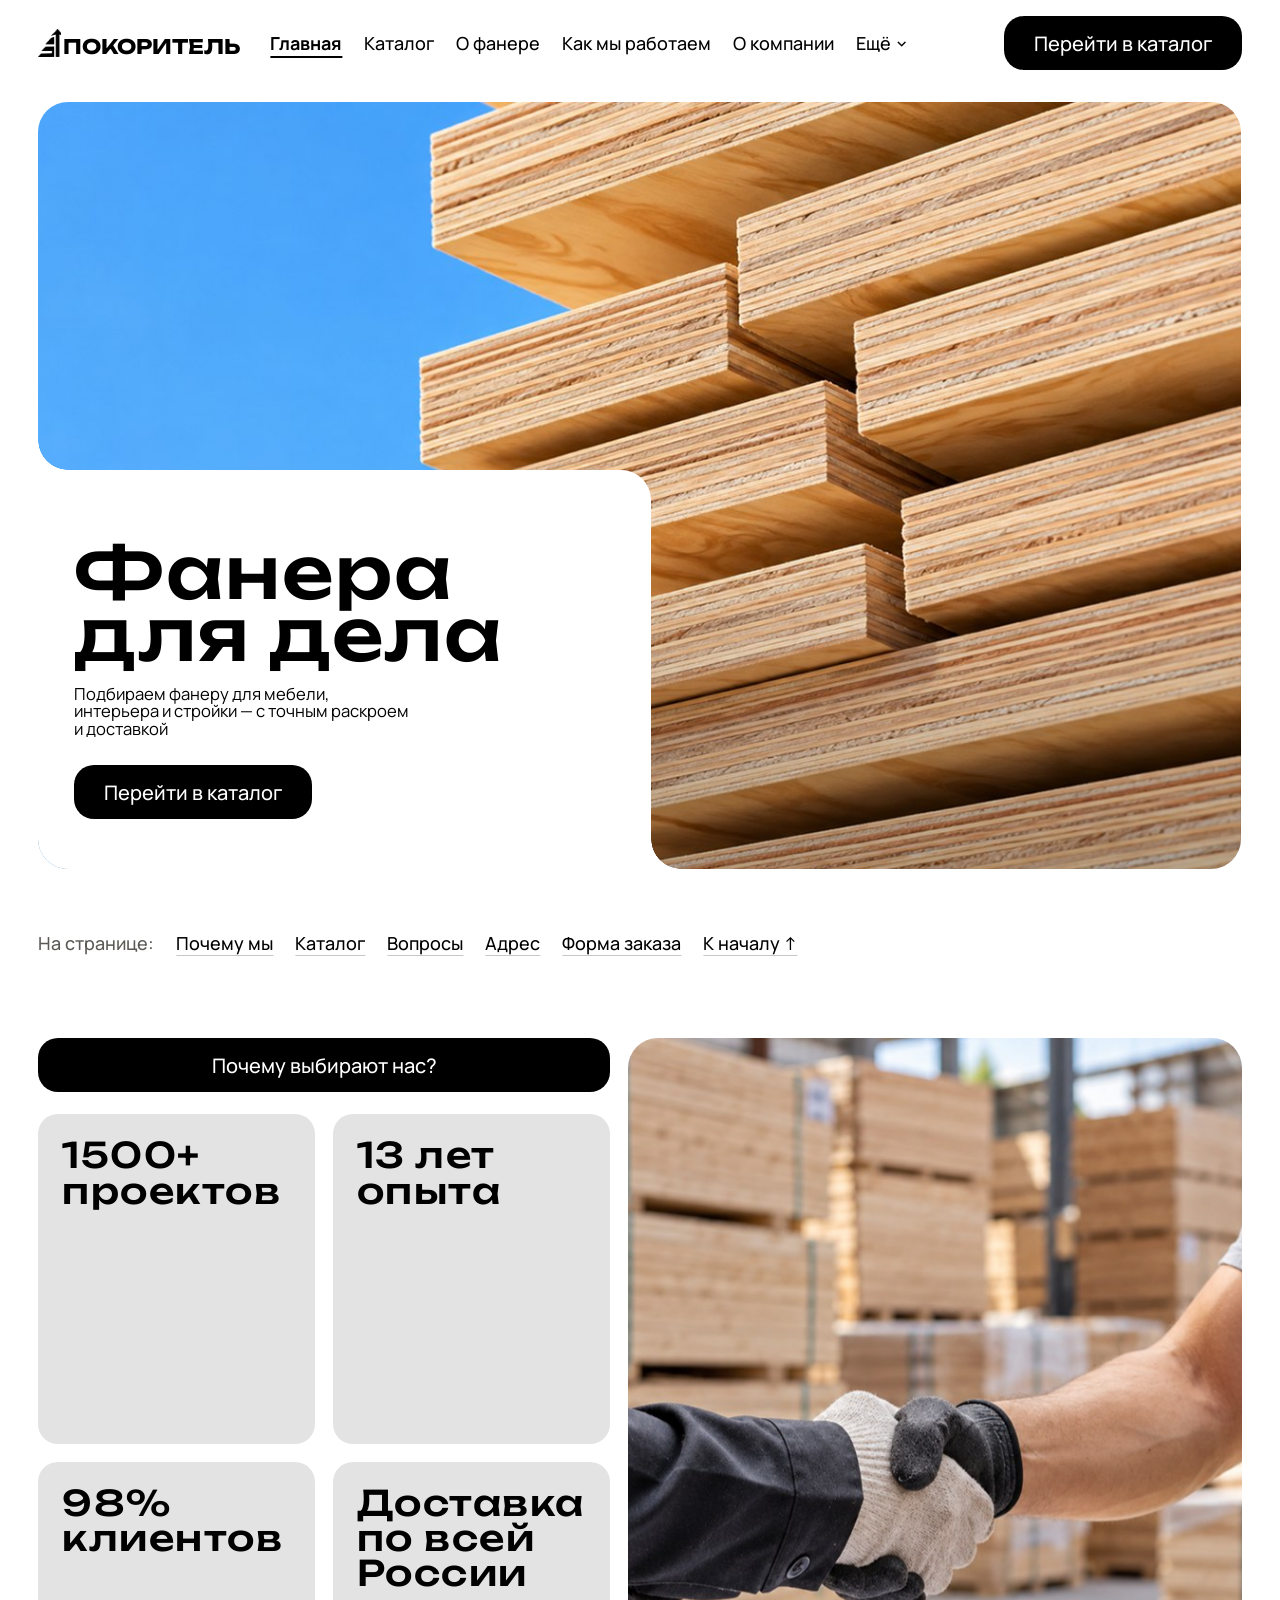
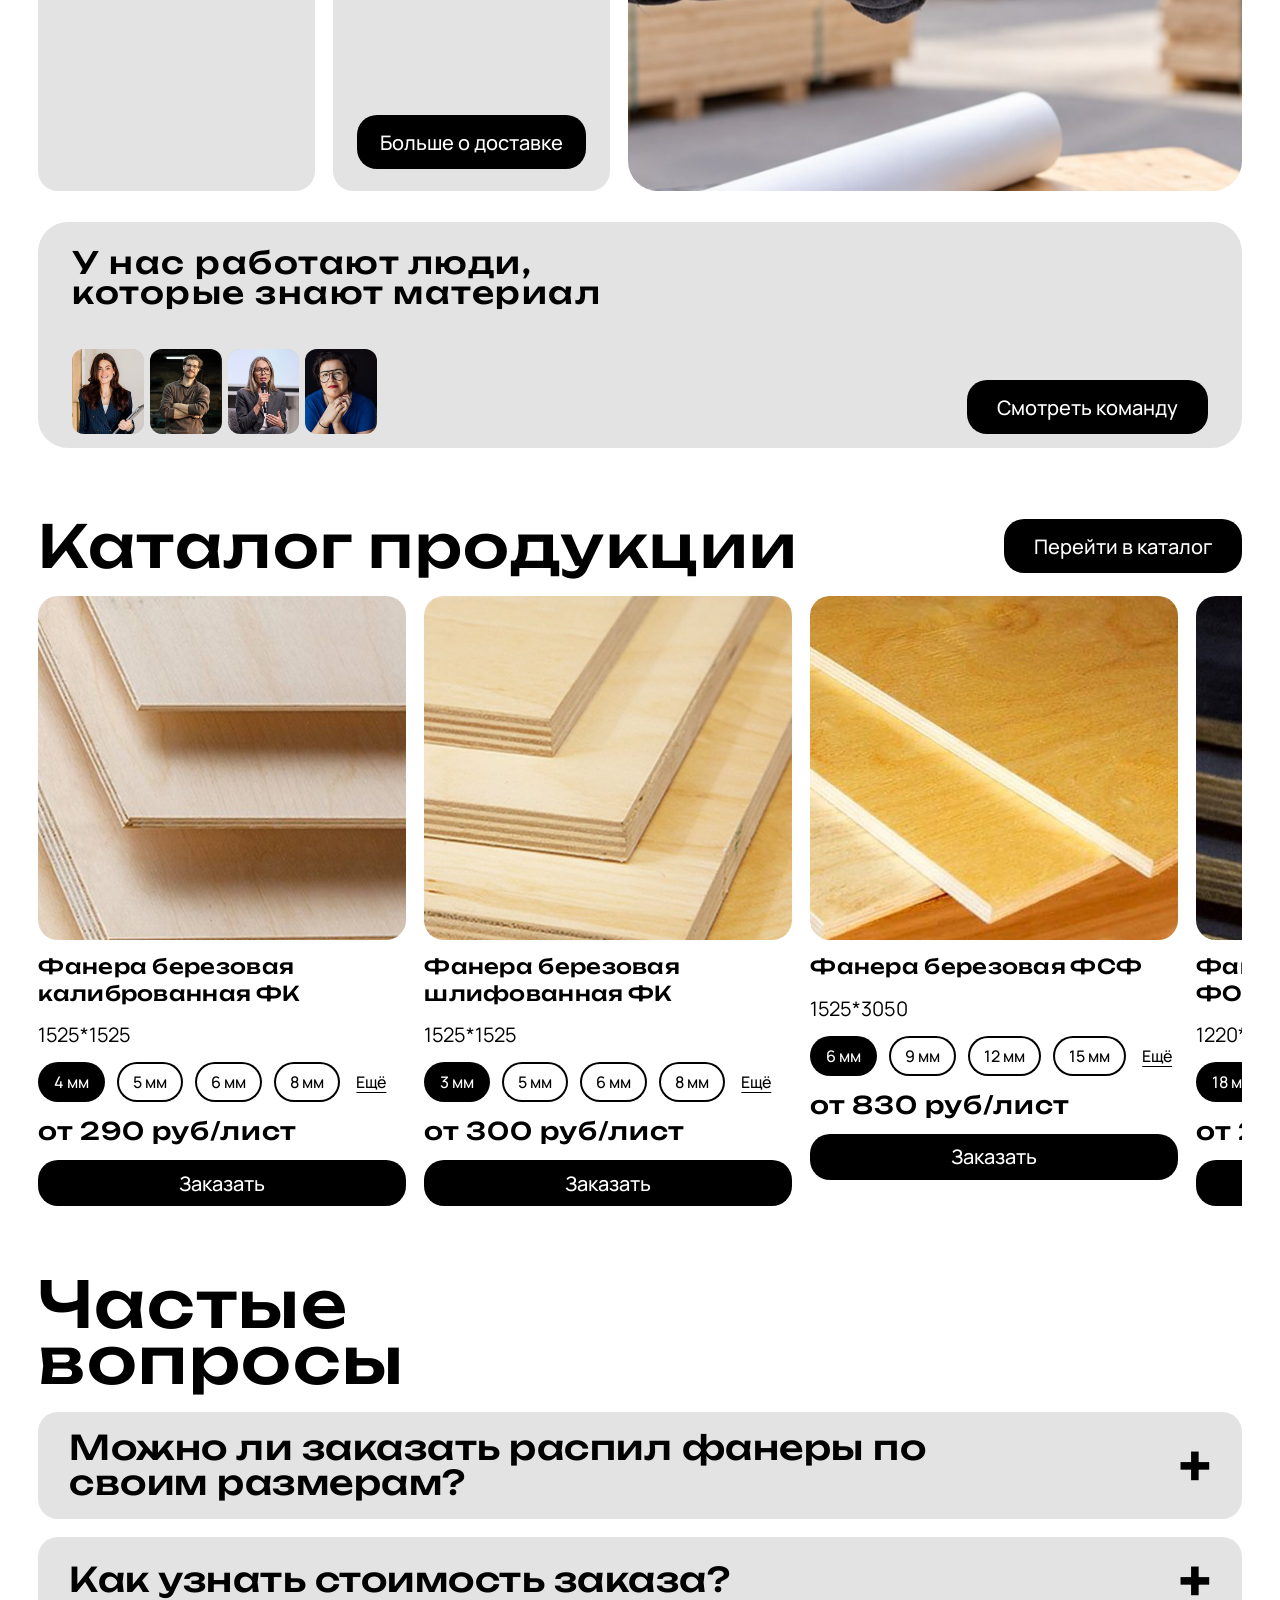
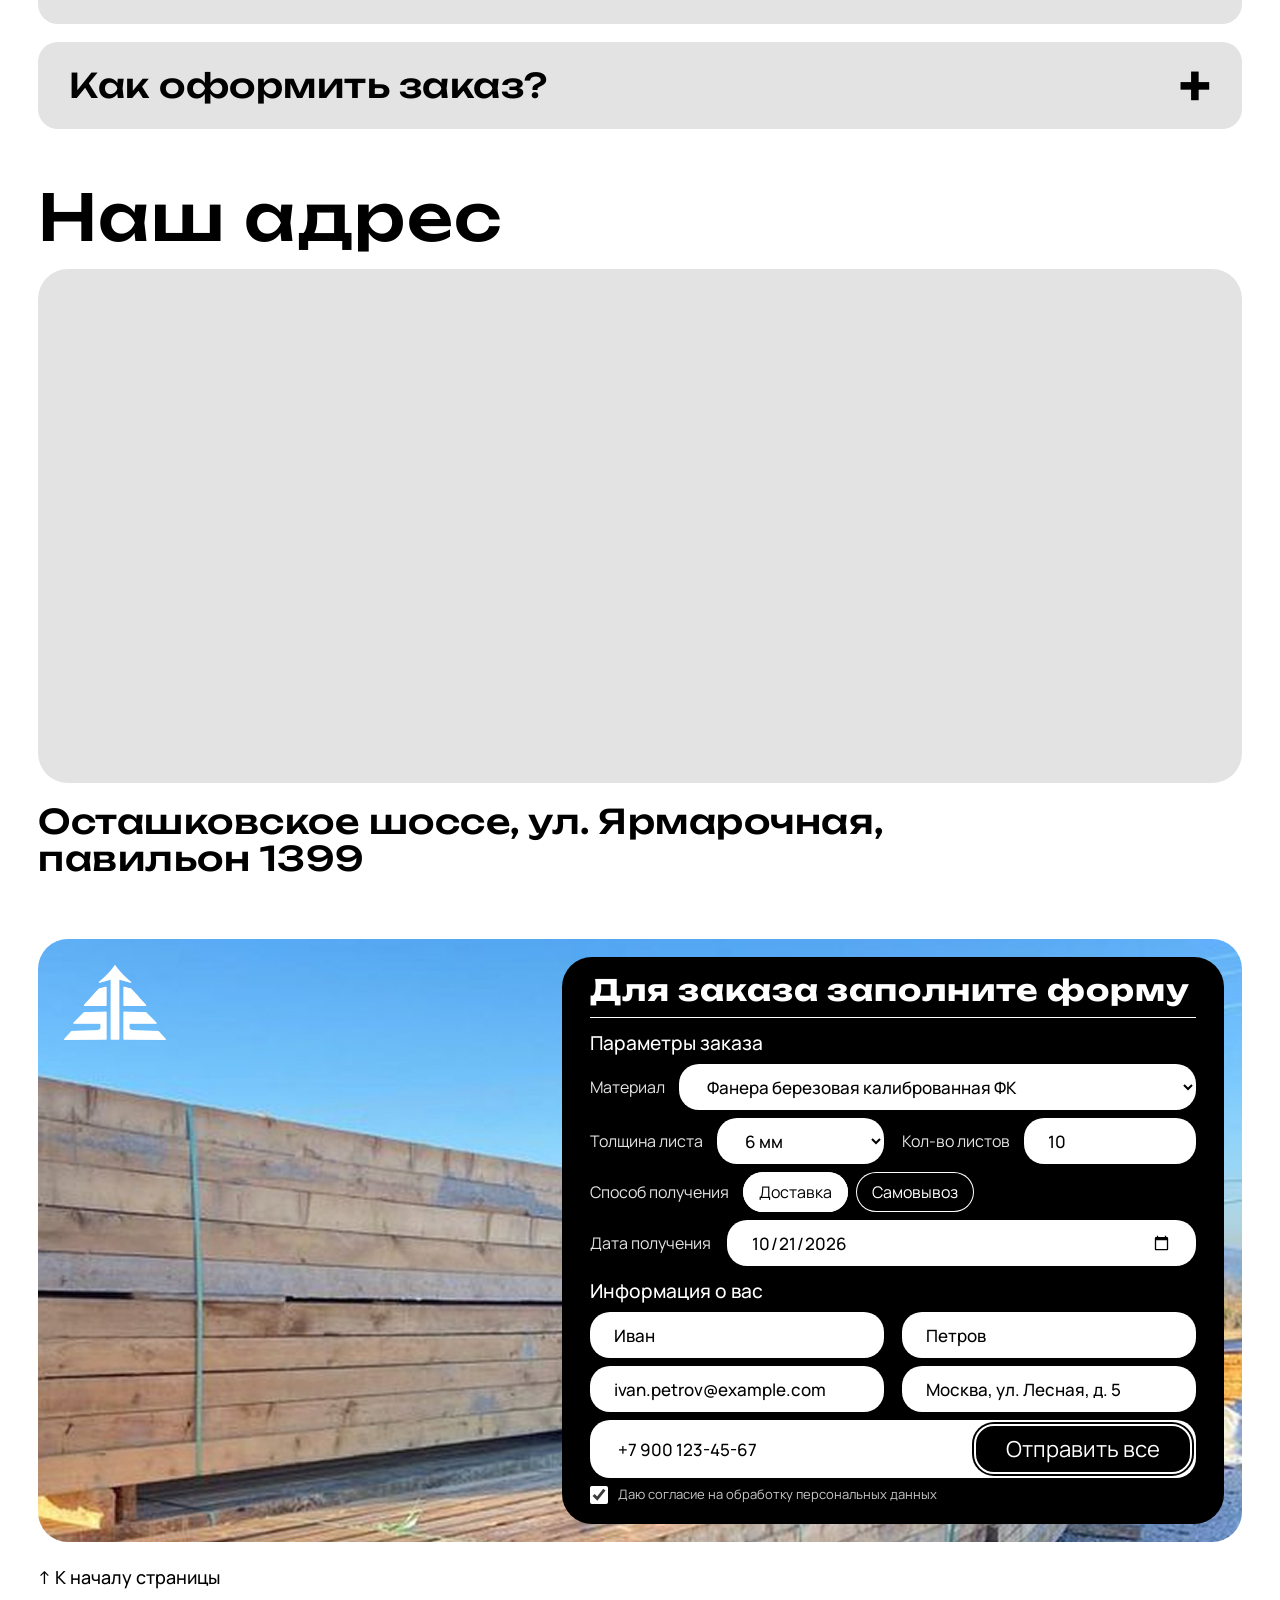
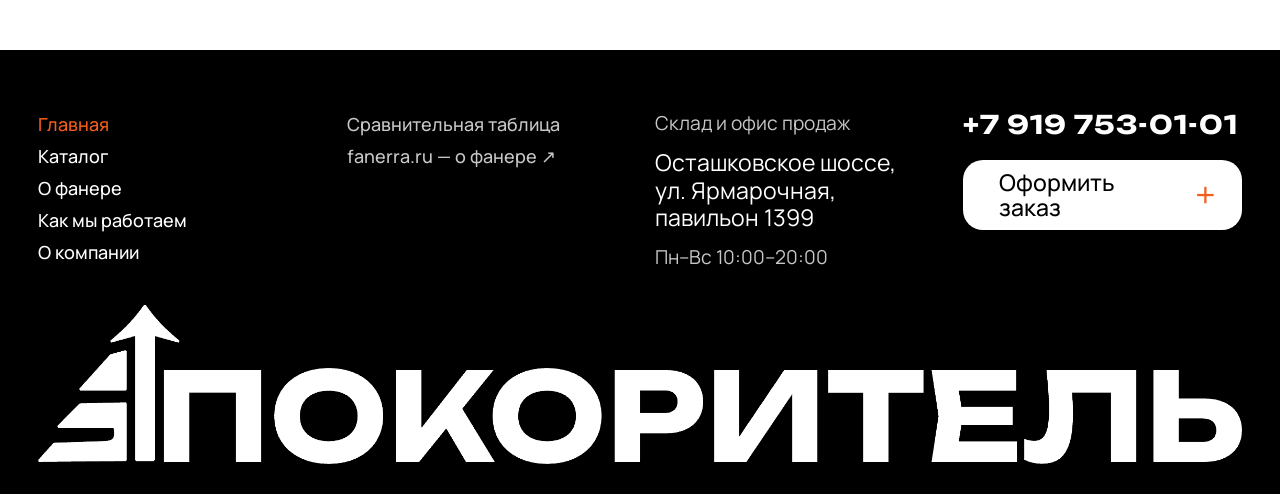
==== commit 9aa41578: "Вторая контрольная: каталог из JS, форма с данными по умолчанию, убраны учебные задания - 12 карточе" ====
--- a/index.html
+++ b/index.html
@@ -22,10 +22,6 @@
     <div class="more">
       <button class="more-btn" type="button" aria-expanded="false">Ещё<span class="chev">›</span></button>
       <div class="more-menu">
-        <a href="tasks.html" target="_self"><b>Учебные задания</b><small>Все 15 заданий и где их найти</small></a>
-        <a href="task13.html" target="_self"><b>13. DOM_JS</b><small>Считываем информацию из DOM</small></a>
-        <a href="task14.html" target="_self"><b>14. Кириллица → латиница</b><small>Изменяем паспорт по клику</small></a>
-        <a href="algo.html" target="_self"><b>14. Алгоритмическая задача</b><small>Решение алгоритмической задачи</small></a>
         <a href="plywood.html#table" target="_self"><b>Сравнительная таблица</b><small>Закладка на странице «О фанере»</small></a>
         <a href="https://fanerra.ru" target="_blank" rel="noopener"><b>fanerra.ru — о фанере ↗</b><small>Внешний сайт, откроется в новом окне</small></a>
       </div>
@@ -44,13 +40,9 @@
     <a href="plywood.html" target="_self">О фанере</a>
     <a href="process.html" target="_self">Как мы работаем</a>
     <a href="about.html" target="_self">О компании</a>
-    <a href="tasks.html" target="_self">Учебные задания</a>
-    <a href="task13.html" target="_self">13. DOM_JS</a>
-    <a href="task14.html" target="_self">14. Кириллица → латиница</a>
-    <a href="algo.html" target="_self">14. Алгоритмическая задача</a>
     <a href="plywood.html#table" target="_self">Сравнительная таблица</a>
     <a href="https://fanerra.ru" target="_blank" rel="noopener">fanerra.ru — о фанере ↗</a>
-    <a class="small" href="tel:+79197530101" style="margin-top:auto;padding-top:30px">+7 919 753-01-01</a>
+    <a class="small menu-phone" href="tel:+79197530101">+7 919 753-01-01</a>
   </nav>
 </div>
 <main>
@@ -64,17 +56,36 @@
     </div>
   </div>
 </section>
-<div style="padding:24px var(--pad) 0"><nav class="page-nav" aria-label="Разделы страницы" data-reveal><span>На странице:</span><a href="#why" target="_self">Почему мы</a><a href="#catalog" target="_self">Каталог</a><a href="#faq" target="_self">Вопросы</a><a href="#address" target="_self">Адрес</a><a href="#order" target="_self">Форма заказа</a><a href="#top" target="_self">К началу ↑</a></nav></div>
+<div class="page-nav-wrap">
+  <nav class="page-nav" aria-label="Разделы страницы" data-reveal>
+    <span>На странице:</span>
+    <a href="#why" target="_self">Почему мы</a>
+    <a href="#catalog" target="_self">Каталог</a>
+    <a href="#faq" target="_self">Вопросы</a>
+    <a href="#address" target="_self">Адрес</a>
+    <a href="#order" target="_self">Форма заказа</a>
+    <a href="#top" target="_self">К началу ↑</a>
+  </nav>
+</div>
 
 <section id="why" class="section">
   <div class="why-grid" data-reveal>
     <div class="why-left">
       <h2 class="pill-title">Почему выбирают нас?</h2>
       <div class="stats">
-        <div class="stat"><b>1500+<br>проектов</b></div><div class="stat"><b>13 лет<br>опыта</b></div><div class="stat"><b>98%<br>клиентов</b></div><div class="stat"><b>Доставка<br>по всей<br>России</b><a class="btn" href="process.html" target="_self">Больше о доставке</a></div>
-      </div>
-    </div>
-    <figure class="photo-card"><img src="assets/photo/why.jpg" alt="Рукопожатие на складе фанеры"><figcaption class="sr">Склад фанеры: передаём заказ покупателю</figcaption></figure>
+        <div class="stat"><b>1500+<br>проектов</b></div>
+        <div class="stat"><b>13 лет<br>опыта</b></div>
+        <div class="stat"><b>98%<br>клиентов</b></div>
+        <div class="stat">
+          <b>Доставка<br>по всей<br>России</b>
+          <a class="btn" href="process.html" target="_self">Больше о доставке</a>
+        </div>
+      </div>
+    </div>
+    <figure class="photo-card">
+      <img src="assets/photo/why.jpg" alt="Рукопожатие на складе фанеры">
+      <figcaption class="sr">Склад фанеры: передаём заказ покупателю</figcaption>
+    </figure>
   </div>
 </section>
 
@@ -82,7 +93,12 @@
   <div class="team-strip" data-reveal>
     <div>
       <h3>У нас работают люди,<br>которые знают материал</h3>
-      <div class="faces"><img src="assets/photo/face0.jpg" alt="Анастасия Козловская"><img src="assets/photo/face1.jpg" alt="Александр Морозов"><img src="assets/photo/face2.jpg" alt="Анна Соколова"><img src="assets/photo/face3.jpg" alt="Екатерина Белова"></div>
+      <div class="faces">
+        <img src="assets/photo/face0.jpg" alt="Анастасия Козловская">
+        <img src="assets/photo/face1.jpg" alt="Александр Морозов">
+        <img src="assets/photo/face2.jpg" alt="Анна Соколова">
+        <img src="assets/photo/face3.jpg" alt="Екатерина Белова">
+      </div>
     </div>
     <a class="btn" href="about.html#team" target="_self">Смотреть команду</a>
   </div>
@@ -98,28 +114,61 @@
       <a class="pic" href="catalog.html#birch" target="_self" style="background-image:url(assets/photo/prod1.jpg)" aria-label="Фанера березовая калиброванная ФК"></a>
       <h3>Фанера березовая калиброванная ФК</h3>
       <span class="size">1525*1525</span>
-      <div class="row chips"><button class="chip on" type="button" data-price="290 руб/лист">4 мм</button><button class="chip" type="button" data-price="400 руб/лист">5 мм</button><button class="chip" type="button" data-price="440 руб/лист">6 мм</button><button class="chip" type="button" data-price="500 руб/лист">8 мм</button><button class="chip" type="button" data-price="530 руб/лист">9 мм</button><button class="chip" type="button" data-price="650 руб/лист">10 мм</button><button class="chip" type="button" data-price="700 руб/лист">12 мм</button><button class="chip" type="button" data-price="900 руб/лист">15 мм</button><button class="chip" type="button" data-price="1000 руб/лист">18 мм</button><button class="chip" type="button" data-price="1150 руб/лист">21 мм</button><button class="chip" type="button" data-price="1450 руб/лист">24 мм</button></div>
+      <div class="row chips">
+        <button class="chip on" type="button" data-price="290 руб/лист">4 мм</button>
+        <button class="chip" type="button" data-price="400 руб/лист">5 мм</button>
+        <button class="chip" type="button" data-price="440 руб/лист">6 мм</button>
+        <button class="chip" type="button" data-price="500 руб/лист">8 мм</button>
+        <button class="chip" type="button" data-price="530 руб/лист">9 мм</button>
+        <button class="chip" type="button" data-price="650 руб/лист">10 мм</button>
+        <button class="chip" type="button" data-price="700 руб/лист">12 мм</button>
+        <button class="chip" type="button" data-price="900 руб/лист">15 мм</button>
+        <button class="chip" type="button" data-price="1000 руб/лист">18 мм</button>
+        <button class="chip" type="button" data-price="1150 руб/лист">21 мм</button>
+        <button class="chip" type="button" data-price="1450 руб/лист">24 мм</button>
+      </div>
       <span class="price" data-base="от 290 руб/лист">от 290 руб/лист</span>
       <a class="btn" href="#order" target="_self">Заказать</a>
     </article><article class="product">
       <a class="pic" href="catalog.html#birch" target="_self" style="background-image:url(assets/photo/prod2.jpg)" aria-label="Фанера березовая шлифованная ФК"></a>
       <h3>Фанера березовая шлифованная ФК</h3>
       <span class="size">1525*1525</span>
-      <div class="row chips"><button class="chip on" type="button" data-price="300 руб/лист">3 мм</button><button class="chip" type="button" data-price="450 руб/лист">5 мм</button><button class="chip" type="button" data-price="500 руб/лист">6 мм</button><button class="chip" type="button" data-price="610 руб/лист">8 мм</button><button class="chip" type="button" data-price="650 руб/лист">9 мм</button><button class="chip" type="button" data-price="700 руб/лист">10 мм</button><button class="chip" type="button" data-price="800 руб/лист">12 мм</button><button class="chip" type="button" data-price="950 руб/лист">15 мм</button><button class="chip" type="button" data-price="1120 руб/лист">18 мм</button><button class="chip" type="button" data-price="1250 руб/лист">21 мм</button></div>
+      <div class="row chips">
+        <button class="chip on" type="button" data-price="300 руб/лист">3 мм</button>
+        <button class="chip" type="button" data-price="450 руб/лист">5 мм</button>
+        <button class="chip" type="button" data-price="500 руб/лист">6 мм</button>
+        <button class="chip" type="button" data-price="610 руб/лист">8 мм</button>
+        <button class="chip" type="button" data-price="650 руб/лист">9 мм</button>
+        <button class="chip" type="button" data-price="700 руб/лист">10 мм</button>
+        <button class="chip" type="button" data-price="800 руб/лист">12 мм</button>
+        <button class="chip" type="button" data-price="950 руб/лист">15 мм</button>
+        <button class="chip" type="button" data-price="1120 руб/лист">18 мм</button>
+        <button class="chip" type="button" data-price="1250 руб/лист">21 мм</button>
+      </div>
       <span class="price" data-base="от 300 руб/лист">от 300 руб/лист</span>
       <a class="btn" href="#order" target="_self">Заказать</a>
     </article><article class="product">
       <a class="pic" href="catalog.html#wet" target="_self" style="background-image:url(assets/photo/prod3.jpg)" aria-label="Фанера березовая ФСФ"></a>
       <h3>Фанера березовая ФСФ</h3>
       <span class="size">1525*3050</span>
-      <div class="row chips"><button class="chip on" type="button" data-price="830 руб/лист">6 мм</button><button class="chip" type="button" data-price="1500 руб/лист">9 мм</button><button class="chip" type="button" data-price="1720 руб/лист">12 мм</button><button class="chip" type="button" data-price="2050 руб/лист">15 мм</button><button class="chip" type="button" data-price="2800 руб/лист">18 мм</button><button class="chip" type="button" data-price="2900 руб/лист">21 мм</button></div>
+      <div class="row chips">
+        <button class="chip on" type="button" data-price="830 руб/лист">6 мм</button>
+        <button class="chip" type="button" data-price="1500 руб/лист">9 мм</button>
+        <button class="chip" type="button" data-price="1720 руб/лист">12 мм</button>
+        <button class="chip" type="button" data-price="2050 руб/лист">15 мм</button>
+        <button class="chip" type="button" data-price="2800 руб/лист">18 мм</button>
+        <button class="chip" type="button" data-price="2900 руб/лист">21 мм</button>
+      </div>
       <span class="price" data-base="от 830 руб/лист">от 830 руб/лист</span>
       <a class="btn" href="#order" target="_self">Заказать</a>
     </article><article class="product">
       <a class="pic" href="catalog.html#laminated" target="_self" style="background-image:url(assets/photo/type-laminated.jpg)" aria-label="Фанера ламинированная ФОФ"></a>
       <h3>Фанера ламинированная ФОФ</h3>
       <span class="size">1220*2440</span>
-      <div class="row chips"><button class="chip on" type="button" data-price="2100 руб/лист">18 мм</button><button class="chip" type="button" data-price="3200 руб/лист">21 мм</button></div>
+      <div class="row chips">
+        <button class="chip on" type="button" data-price="2100 руб/лист">18 мм</button>
+        <button class="chip" type="button" data-price="3200 руб/лист">21 мм</button>
+      </div>
       <span class="price" data-base="от 2100 руб/лист">от 2100 руб/лист</span>
       <a class="btn" href="#order" target="_self">Заказать</a>
     </article>
@@ -129,7 +178,18 @@
 <section id="faq" class="section">
   <h2 class="h-hero" data-reveal>Частые<br>вопросы</h2>
   <div class="faq" data-reveal>
-    <div class="faq-item"><button type="button"><span class="q">Можно ли заказать распил фанеры по своим размерам?</span><span class="sign">+</span></button><p class="a">Да. Пришлите схему или размеры деталей — раскроим на форматно-раскроечном станке с точностью до 1 мм. Обрезки отдаём вместе с заказом.</p></div><div class="faq-item"><button type="button"><span class="q">Как узнать стоимость заказа?</span><span class="sign">+</span></button><p class="a">Оставьте заявку или позвоните — менеджер посчитает листы, раскрой и доставку. Цены в каталоге указаны за лист без раскроя.</p></div><div class="faq-item"><button type="button"><span class="q">Как оформить заказ?</span><span class="sign">+</span></button><p class="a">Выберите фанеру в каталоге или заполните форму ниже. Мы перезвоним, подтвердим наличие и согласуем время доставки или самовывоза.</p></div>
+    <div class="faq-item">
+      <button type="button"><span class="q">Можно ли заказать распил фанеры по своим размерам?</span><span class="sign">+</span></button>
+      <p class="a">Да. Пришлите схему или размеры деталей — раскроим на форматно-раскроечном станке с точностью до 1 мм. Обрезки отдаём вместе с заказом.</p>
+    </div>
+    <div class="faq-item">
+      <button type="button"><span class="q">Как узнать стоимость заказа?</span><span class="sign">+</span></button>
+      <p class="a">Оставьте заявку или позвоните — менеджер посчитает листы, раскрой и доставку. Цены в каталоге указаны за лист без раскроя.</p>
+    </div>
+    <div class="faq-item">
+      <button type="button"><span class="q">Как оформить заказ?</span><span class="sign">+</span></button>
+      <p class="a">Выберите фанеру в каталоге или заполните форму ниже. Мы перезвоним, подтвердим наличие и согласуем время доставки или самовывоза.</p>
+    </div>
   </div>
 </section>
 
@@ -148,7 +208,7 @@
     <label class="f">Материал
       <select name="material">
         <option value="">Выберите материал</option>
-        <option value="birch_fk_calibrated">Фанера березовая калиброванная ФК</option>
+        <option value="birch_fk_calibrated" selected>Фанера березовая калиброванная ФК</option>
         <option value="birch_fk_sanded">Фанера березовая шлифованная ФК</option>
         <option value="birch_fsf">Фанера березовая ФСФ</option>
         <option value="conifer_fsf">Фанера хвойная ФСФ</option>
@@ -170,17 +230,17 @@
     <label class="f f-row">Дата получения<input type="date" name="pickup_date" value="2026-10-21"></label>
     <h3>Информация о вас</h3>
     <div class="two">
-      <input type="text" name="first_name" placeholder="Имя" aria-label="Имя">
-      <input type="text" name="last_name" placeholder="Фамилия" aria-label="Фамилия">
+      <input type="text" name="first_name" value="Иван" placeholder="Имя" aria-label="Имя">
+      <input type="text" name="last_name" value="Петров" placeholder="Фамилия" aria-label="Фамилия">
     </div>
     <div class="two">
-    <input type="email" name="email" placeholder="Почтовый адрес" aria-label="Почтовый адрес">
-    <input type="password" name="account_password" placeholder="Пароль для кабинета" aria-label="Пароль для личного кабинета">
+    <input type="email" name="email" value="ivan.petrov@example.com" placeholder="Почтовый адрес" aria-label="Почтовый адрес">
+    <input type="text" name="delivery_address" value="Москва, ул. Лесная, д. 5" placeholder="Адрес доставки" aria-label="Адрес доставки">
     </div>
     <input type="hidden" name="shop" value="pokoritel">
     <input type="hidden" name="order_source" value="site_order_form">
     <div class="phone-row">
-      <input type="tel" name="phone" placeholder="Номер телефона" aria-label="Номер телефона">
+      <input type="tel" name="phone" value="+7 900 123-45-67" placeholder="Номер телефона" aria-label="Номер телефона">
       <button type="submit">Отправить все</button>
     </div>
     <label class="consent"><input type="checkbox" name="consent" value="yes" checked required> Даю согласие на обработку персональных данных</label>
@@ -192,8 +252,17 @@
 </main>
 <footer class="site-footer">
   <div class="cols">
-    <ul><li><a href="index.html" target="_self" aria-current="page">Главная</a></li><li><a href="catalog.html" target="_self">Каталог</a></li><li><a href="plywood.html" target="_self">О фанере</a></li><li><a href="process.html" target="_self">Как мы работаем</a></li><li><a href="about.html" target="_self">О компании</a></li></ul>
-    <ul><li><a href="tasks.html" target="_self">Учебные задания</a></li><li class="fsub"><a href="task13.html" target="_self">13. DOM_JS</a></li><li class="fsub"><a href="task14.html" target="_self">14. Кириллица → латиница</a></li><li class="fsub"><a href="algo.html" target="_self">14. Алгоритмическая задача</a></li><li class="fsub"><a href="plywood.html#table" target="_self">Сравнительная таблица</a></li><li class="fsub"><a href="https://fanerra.ru" target="_blank" rel="noopener">fanerra.ru — о фанере ↗</a></li></ul>
+    <ul>
+      <li><a href="index.html" target="_self" aria-current="page">Главная</a></li>
+      <li><a href="catalog.html" target="_self">Каталог</a></li>
+      <li><a href="plywood.html" target="_self">О фанере</a></li>
+      <li><a href="process.html" target="_self">Как мы работаем</a></li>
+      <li><a href="about.html" target="_self">О компании</a></li>
+    </ul>
+    <ul>
+      <li class="fsub"><a href="plywood.html#table" target="_self">Сравнительная таблица</a></li>
+      <li class="fsub"><a href="https://fanerra.ru" target="_blank" rel="noopener">fanerra.ru — о фанере ↗</a></li>
+    </ul>
     <div class="addr">
       <span class="grey">Склад и офис продаж</span>
       <span class="big-addr">Осташковское шоссе, ул.&nbsp;Ярмарочная, павильон&nbsp;1399</span>
@@ -208,6 +277,6 @@
 </footer>
 <script src="js/site.js"></script>
 <script src="js/motion.js"></script>
-
+<script src="js/order-form.js"></script>
 </body>
 </html>
--- a/css/style.css
+++ b/css/style.css
@@ -1,803 +1,3287 @@
-/* Покоритель — магазин фанеры. Стили по макету в Figma */
+/*
+  Покоритель — магазин фанеры.
+  Стили всего сайта, сделаны по моему макету в Figma.
+*/
 :root {
-  --ink: #000;
-  --muted: #5C5A56;
-  --surface: #F2F1EE;
-  --line: #E3E3E3;
-  --grey: #C7C7C7;
-  --accent: #F55D1C;
-  --pad: clamp(16px, 3vw, 46px);
-  --display: Unbounded, sans-serif;
-  --body: Involve, Manrope, sans-serif;
-}
-
-html, body { margin: 0; background: #fff; color: var(--ink); font-family: var(--body); -webkit-font-smoothing: antialiased; }
-* { box-sizing: border-box; }
-a { color: inherit; text-decoration: none; }
-a:hover { color: var(--accent); }
-img { max-width: 100%; }
-:focus-visible { outline: 2px solid #000; outline-offset: 2px; box-shadow: 0 0 0 2px #fff; }
-html { scroll-behavior: smooth; }
-section[id], article[id], [id] { scroll-margin-top: 100px; }
-
-.display { font-family: var(--display); font-weight: 500; letter-spacing: 1.5px; }
-.h-hero { margin: 0; font-family: var(--display); font-weight: 500; font-size: clamp(44px, 6.35vw, 96px); line-height: .871; letter-spacing: 1.5px; }
-.h-2 { margin: 0; font-family: var(--display); font-weight: 500; font-size: clamp(28px, 2.65vw, 40px); line-height: .95; letter-spacing: 1.5px; }
-.lead { margin: 30px 0; max-width: 400px; font-size: 20px; font-weight: 500; line-height: 1.1; }
-.muted { color: var(--muted); }
-.accent { color: var(--accent); }
-.section { padding: 60px var(--pad) 96px; }
-
-/* кнопки */
-.btn { height: 54px; padding: 0 30px; border-radius: 20px; border: 0; background: #000; color: #fff; display: inline-flex; align-items: center; justify-content: center; gap: 12px; font: 500 20px var(--body); cursor: pointer; white-space: nowrap; }
-.btn:hover { background: #2a2a2a; color: #fff; }
-.btn-o { height: 54px; padding: 0 24px; border-radius: 20px; border: 0; background: transparent; box-shadow: inset 0 0 0 1px #000; color: #000; display: inline-flex; align-items: center; gap: 10px; font: 500 20px var(--body); cursor: pointer; }
-.btn-o:hover { background: #000; color: #fff; }
-.btn-light { background: #fff; color: #000; }
-.btn-light:hover { background: var(--surface); color: #000; }
-.chip { height: 54px; padding: 0 16px; border-radius: 20px; border: 0; background: transparent; box-shadow: inset 0 0 0 2px #000; font: 500 16px var(--body); cursor: pointer; }
-.chip:hover { background: var(--surface); }
-.chip.on { background: #000; color: #fff; box-shadow: none; }
-.row { display: flex; gap: 12px; flex-wrap: wrap; align-items: center; }
-
-/* ---------- шапка (единая навигация) ---------- */
-.site-header { position: sticky; top: 0; z-index: 50; background: #fff; padding: 16px clamp(16px, 2.4vw, 37px) 16px clamp(12px, 1vw, 14px); display: flex; align-items: center; gap: 30px; }
-.logo { display: flex; align-items: flex-end; flex-shrink: 0; color: #000; }
-.logo:hover { color: #000; opacity: .7; }
-.logo img { width: 26px; height: 26px; display: block; margin-right: 6px; }
-.logo span { font-family: var(--display); font-weight: 700; font-size: 20px; line-height: 1; }
-.main-nav { display: flex; align-items: center; gap: 30px; flex: 1; min-width: 0; }
-.main-nav > a, .more-btn { font-size: 20px; font-weight: 500; line-height: 1; white-space: nowrap; }
-.main-nav a[aria-current="page"], .more-btn.active { font-weight: 700; text-decoration: underline; text-underline-offset: 6px; text-decoration-thickness: 2px; }
-.more { position: relative; }
-.more-btn { border: 0; background: transparent; padding: 0; cursor: pointer; display: flex; align-items: center; gap: 6px; font-family: var(--body); color: #000; }
-.more-btn:hover { color: var(--accent); }
-.more-btn .chev { display: inline-block; font-size: 18px; transform: rotate(90deg); transition: transform .25s; }
-.more.open .more-btn .chev { transform: rotate(270deg); }
-.more-menu { display: none; position: absolute; top: calc(100% + 22px); left: -22px; min-width: 380px; background: #fff; border-radius: 20px; box-shadow: 0 18px 50px rgba(0,0,0,.14), inset 0 0 0 1px var(--line); padding: 10px; flex-direction: column; }
-.more.open .more-menu { display: flex; }
-.more-menu a { padding: 14px 16px; border-radius: 14px; display: flex; flex-direction: column; gap: 6px; }
-.more-menu a:hover { background: var(--surface); color: #000; }
-.more-menu b { font-size: 20px; font-weight: 500; line-height: 1.1; }
-.more-menu a[aria-current="page"] b { font-weight: 700; text-decoration: underline; text-underline-offset: 5px; }
-.more-menu small { font-size: 16px; font-weight: 500; color: var(--muted); }
-.header-phone { font-size: 20px; font-weight: 500; white-space: nowrap; flex-shrink: 0; }
-.burger { display: none; height: 54px; width: 54px; border-radius: 20px; border: 0; background: var(--surface); cursor: pointer; flex-direction: column; align-items: center; justify-content: center; gap: 5px; flex-shrink: 0; }
-.burger span { width: 22px; height: 2px; background: #000; }
-.mobile-menu { display: none; position: fixed; inset: 0; z-index: 70; background: #000; color: #fff; flex-direction: column; overflow: auto; }
-.mobile-menu.open { display: flex; }
-.mobile-menu .top { padding: 16px var(--pad); display: flex; align-items: center; gap: 16px; }
-.mobile-menu .top span { font-family: var(--display); font-weight: 700; font-size: 20px; flex: 1; }
-.mobile-menu nav { flex: 1; display: flex; flex-direction: column; gap: 14px; padding: 24px clamp(16px, 3vw, 46px) 46px; }
-.mobile-menu nav a { font-family: var(--display); font-weight: 500; font-size: clamp(28px, 6vw, 56px); line-height: 1; letter-spacing: 1.5px; }
-.mobile-menu nav a[aria-current="page"] { color: var(--accent); }
-.mobile-menu nav a.small { font-family: var(--body); font-size: 20px; letter-spacing: 0; color: var(--grey); }
+  --text: #000;
+  --text-muted: #5c5a56;
+  --line: #e3e3e3;
+  --grey: #c7c7c7;
+  --accent: #f55d1c;
+  --page-padding: clamp(16px, 3vw, 46px);
+  --font-title: Unbounded, sans-serif;
+  --font-text: Involve, Manrope, sans-serif;
+  --light-grey: #e3e3e3;
+  --header-height: 86px;
+  --screen-height: calc(100svh - var(--header-height));
+  --ease: cubic-bezier(0.22, 0.7, 0.2, 1);
+  --section-space: clamp(20px, 2.4vw, 32px);
+  --grid-gap: clamp(12px, 1.4vw, 20px);
+  --title-gap: clamp(16px, 1.8vw, 24px);
+  --radius-large: 30px;
+  --radius: 20px;
+  --radius-small: 12px;
+}
+
+html,
+body {
+  margin: 0;
+  background: #fff;
+  color: var(--text);
+  font-family: var(--font-text);
+  -webkit-font-smoothing: antialiased;
+}
+* {
+  box-sizing: border-box;
+}
+a {
+  color: inherit;
+  text-decoration: none;
+}
+a:hover {
+  color: var(--accent);
+}
+img {
+  max-width: 100%;
+}
+:focus-visible {
+  outline: 2px solid #000;
+  outline-offset: 2px;
+  box-shadow: 0 0 0 2px #fff;
+}
+html {
+  scroll-behavior: smooth;
+}
+section[id],
+article[id],
+[id] {
+  scroll-margin-top: 100px;
+}
+
+.display {
+  font-family: var(--font-title);
+  font-weight: 500;
+  letter-spacing: 1.5px;
+}
+.h-hero {
+  margin: 0;
+  font-family: var(--font-title);
+  font-weight: 500;
+  font-size: clamp(44px, 6.35vw, 96px);
+  line-height: 0.871;
+  letter-spacing: 1.5px;
+}
+.h-2 {
+  margin: 0;
+  font-family: var(--font-title);
+  font-weight: 500;
+  font-size: clamp(28px, 2.65vw, 40px);
+  line-height: 0.95;
+  letter-spacing: 1.5px;
+}
+.lead {
+  margin: 30px 0;
+  max-width: 400px;
+  font-size: 20px;
+  font-weight: 500;
+  line-height: 1.1;
+}
+.muted {
+  color: var(--text-muted);
+}
+.accent {
+  color: var(--accent);
+}
+.section {
+  padding: 60px var(--page-padding) 96px;
+}
+
+/* ===== Кнопки ===== */
+.btn {
+  height: 54px;
+  padding: 0 30px;
+  border-radius: 20px;
+  border: 0;
+  background: #000;
+  color: #fff;
+  display: inline-flex;
+  align-items: center;
+  justify-content: center;
+  gap: 12px;
+  font: 500 20px var(--font-text);
+  cursor: pointer;
+  white-space: nowrap;
+}
+.btn:hover {
+  background: #2a2a2a;
+  color: #fff;
+}
+.btn-o {
+  height: 54px;
+  padding: 0 24px;
+  border-radius: 20px;
+  border: 0;
+  background: transparent;
+  box-shadow: inset 0 0 0 1px #000;
+  color: #000;
+  display: inline-flex;
+  align-items: center;
+  gap: 10px;
+  font: 500 20px var(--font-text);
+  cursor: pointer;
+}
+.btn-o:hover {
+  background: #000;
+  color: #fff;
+}
+.btn-light {
+  background: #fff;
+  color: #000;
+}
+.btn-light:hover {
+  background: var(--light-grey);
+  color: #000;
+}
+.chip {
+  height: 54px;
+  padding: 0 16px;
+  border-radius: 20px;
+  border: 0;
+  background: transparent;
+  box-shadow: inset 0 0 0 2px #000;
+  font: 500 16px var(--font-text);
+  cursor: pointer;
+}
+.chip:hover {
+  background: var(--light-grey);
+}
+.chip.on {
+  box-shadow: none;
+  background: #000;
+  color: #fff;
+}
+.row {
+  display: flex;
+  gap: 12px;
+  flex-wrap: wrap;
+  align-items: center;
+}
+
+/* ===== Шапка и меню ===== */
+.site-header {
+  position: sticky;
+  top: 0;
+  z-index: 50;
+  background: #fff;
+  display: flex;
+  align-items: center;
+  gap: 30px;
+  transition: box-shadow 0.3s;
+  padding: 16px var(--page-padding);
+}
+.logo {
+  display: flex;
+  align-items: flex-end;
+  flex-shrink: 0;
+  color: #000;
+}
+.logo:hover {
+  color: #000;
+  opacity: 0.7;
+}
+.logo img {
+  display: block;
+  width: 23px;
+  height: auto;
+  margin-right: 2px;
+}
+.logo span {
+  font-family: var(--font-title);
+  font-weight: 700;
+  font-size: 20px;
+  line-height: 1;
+}
+.main-nav {
+  display: flex;
+  align-items: center;
+  gap: 30px;
+  flex: 1;
+  min-width: 0;
+}
+.main-nav > a,
+.more-btn {
+  font-size: 20px;
+  font-weight: 500;
+  line-height: 1;
+  white-space: nowrap;
+}
+.main-nav a[aria-current="page"],
+.more-btn.active {
+  font-weight: 700;
+  text-decoration: underline;
+  text-underline-offset: 6px;
+  text-decoration-thickness: 2px;
+}
+.more {
+  position: relative;
+}
+.more-btn {
+  border: 0;
+  background: transparent;
+  padding: 0;
+  cursor: pointer;
+  display: flex;
+  align-items: center;
+  gap: 6px;
+  font-family: var(--font-text);
+  color: #000;
+}
+.more-btn:hover {
+  color: var(--accent);
+}
+.more-btn .chev {
+  display: inline-block;
+  font-size: 18px;
+  transform: rotate(90deg);
+  transition: transform 0.25s;
+}
+.more.open .more-btn .chev {
+  transform: rotate(270deg);
+}
+.more-menu {
+  display: none;
+  position: absolute;
+  top: calc(100% + 22px);
+  left: -22px;
+  min-width: 380px;
+  background: #fff;
+  border-radius: 20px;
+  box-shadow:
+    0 18px 50px rgba(0, 0, 0, 0.14),
+    inset 0 0 0 1px var(--line);
+  padding: 10px;
+  flex-direction: column;
+  transition:
+    opacity 0.25s,
+    transform 0.25s var(--ease);
+}
+.more.open .more-menu {
+  display: flex;
+}
+.more-menu a {
+  padding: 14px 16px;
+  border-radius: 14px;
+  display: flex;
+  flex-direction: column;
+  gap: 6px;
+}
+.more-menu a:hover {
+  background: var(--light-grey);
+  color: #000;
+}
+.more-menu b {
+  font-size: 20px;
+  font-weight: 500;
+  line-height: 1.1;
+}
+.more-menu a[aria-current="page"] b {
+  font-weight: 700;
+  text-decoration: underline;
+  text-underline-offset: 5px;
+}
+.more-menu small {
+  font-size: 16px;
+  font-weight: 500;
+  color: var(--text-muted);
+}
+.header-phone {
+  font-size: 20px;
+  font-weight: 500;
+  white-space: nowrap;
+  flex-shrink: 0;
+}
+.burger {
+  display: none;
+  height: 54px;
+  width: 54px;
+  border-radius: 20px;
+  border: 0;
+  background: var(--light-grey);
+  cursor: pointer;
+  flex-direction: column;
+  align-items: center;
+  justify-content: center;
+  gap: 5px;
+  flex-shrink: 0;
+}
+.burger span {
+  width: 22px;
+  height: 2px;
+  background: #000;
+}
+.mobile-menu {
+  display: none;
+  position: fixed;
+  inset: 0;
+  z-index: 70;
+  background: #000;
+  color: #fff;
+  flex-direction: column;
+  overflow: auto;
+}
+.mobile-menu.open {
+  display: flex;
+}
+.mobile-menu .top {
+  padding: 16px var(--page-padding);
+  display: flex;
+  align-items: center;
+  gap: 16px;
+}
+.mobile-menu .top span {
+  font-family: var(--font-title);
+  font-weight: 700;
+  font-size: 20px;
+  flex: 1;
+}
+.mobile-menu nav {
+  flex: 1;
+  display: flex;
+  flex-direction: column;
+  gap: 14px;
+  padding: 24px clamp(16px, 3vw, 46px) 46px;
+}
+.mobile-menu nav a {
+  font-family: var(--font-title);
+  font-weight: 500;
+  font-size: clamp(28px, 6vw, 56px);
+  line-height: 1;
+  letter-spacing: 1.5px;
+}
+.mobile-menu nav a[aria-current="page"] {
+  color: var(--accent);
+}
+.mobile-menu nav a.small {
+  font-family: var(--font-text);
+  font-size: 20px;
+  letter-spacing: 0;
+  color: var(--grey);
+}
 
 @media (max-width: 1279px) {
-  .main-nav { display: none; }
-  .burger { display: flex; }
-  .site-header .spacer { flex: 1; }
-}
-@media (min-width: 1280px) { .site-header .spacer { display: none; } }
-@media (max-width: 759px) { .header-phone, .header-cta { display: none !important; } }
-
-/* ---------- главная ---------- */
-.hero { position: relative; height: calc(100svh - 86px); min-height: 600px; padding: 30px 12px 57px; }
-.hero-box { position: relative; height: 100%; border-radius: 30px; overflow: hidden; background: #7FB3E8 url(../assets/photo/hero.jpg) center/cover no-repeat; }
-.hero-box::after { content: ""; position: absolute; inset: 0; background: linear-gradient(180deg, rgba(0,0,0,0) 54.64%, #000 222.86%); pointer-events: none; }
-.hero-card { position: absolute; z-index: 1; right: 20px; bottom: 14px; width: min(647px, calc(100% - 662px)); border-radius: 20px; background: var(--surface); padding: 30px 30px 34px; display: flex; flex-direction: column; gap: 16px; transition: box-shadow .3s; }
-.hero-card:hover { color: #000; box-shadow: 0 18px 40px rgba(0,0,0,.18); }
-.hero-card .t { font-family: var(--display); font-weight: 500; font-size: clamp(28px, 2.6vw, 40px); line-height: 1; letter-spacing: 1.5px; }
-.hero-card .s { font-size: 20px; font-weight: 500; line-height: 1.35; color: var(--muted); }
-.hero-text { position: absolute; z-index: 1; left: 0; bottom: 0; width: min(612px, calc(100% - 30px)); min-height: 420px; background: #fff; border-top-right-radius: 30px; padding: 32px 30px 30px 36px; display: flex; flex-direction: column; align-items: flex-start; gap: 26px; }
-.hero-text::before, .hero-text::after { content: ""; position: absolute; width: 30px; height: 30px; background: radial-gradient(circle at 100% 0, transparent 29.5px, #fff 30px); }
-.hero-text::before { left: 0; top: -30px; }
-.hero-text::after { right: -30px; bottom: 0; }
-.hero-text h1 { margin: 0; font-family: var(--display); font-weight: 500; font-size: clamp(52px, 6.35vw, 96px); line-height: .871; letter-spacing: 1.5px; }
-.hero-text p { margin: 0; max-width: 385px; font-size: 20px; line-height: 1.05; }
-.down { margin-top: -13px; width: 54px; height: 54px; border-radius: 20px; box-shadow: inset 0 0 0 1px #000; display: flex; align-items: center; justify-content: center; font-size: 22px; }
-.down:hover { background: #000; color: #fff; }
-@media (max-width: 999px) { .hero-card { display: none; } }
-
-.pill-title { margin: 0 0 22px; height: 54px; padding: 0 30px; border-radius: 20px; background: #000; color: #fff; display: flex; align-items: center; justify-content: center; width: min(682px, 100%); font-size: 20px; font-weight: 500; }
-.why-grid { display: grid; grid-template-columns: repeat(auto-fit, minmax(min(100%, 460px), 1fr)); gap: 22px; }
-.stats { display: grid; grid-template-columns: repeat(2, minmax(0, 1fr)); gap: 22px; }
-.stat { aspect-ratio: 331/398; border-radius: 20px; background: var(--surface); padding: clamp(20px, 2vw, 30px); display: flex; flex-direction: column; justify-content: space-between; gap: 16px; }
-.stat b { font-family: var(--display); font-weight: 500; font-size: clamp(26px, 3vw, 48px); line-height: .95; letter-spacing: 1.5px; }
-.stat span { font-size: clamp(14px, 1.3vw, 20px); font-weight: 500; line-height: 1.3; color: var(--muted); }
-.photo-card { position: relative; min-height: 420px; border-radius: 20px; overflow: hidden; background: var(--grey) url(../assets/photo/about-banner.jpg) center/cover no-repeat; }
-.photo-card .btn { position: absolute; left: 22px; bottom: 22px; }
-.team-strip { margin-top: 22px; border-radius: 20px; background: var(--surface); padding: clamp(22px, 2.4vw, 36px); display: grid; grid-template-columns: repeat(auto-fit, minmax(min(100%, 420px), 1fr)); gap: 30px; align-items: end; }
-.team-strip h3 { margin: 0 0 30px; font-family: var(--display); font-weight: 500; font-size: clamp(28px, 3vw, 48px); line-height: .95; letter-spacing: 1.5px; max-width: 720px; }
-.faces { display: flex; gap: 10px; flex-wrap: wrap; }
-.faces img { width: clamp(72px, 7vw, 101px); aspect-ratio: 101/85; border-radius: 4px; object-fit: cover; background: var(--grey); }
-.team-strip .btn { justify-self: end; }
-
-.cat-section { background: var(--surface); padding: 46px var(--pad) 96px; }
-.cat-head { display: flex; justify-content: space-between; align-items: center; gap: 22px; flex-wrap: wrap; margin-bottom: 46px; }
-.counter { font-family: var(--display); font-weight: 500; font-size: 20px; letter-spacing: 1px; margin-right: 6px; }
-.arrow { width: 54px; height: 54px; border-radius: 20px; border: 0; font-size: 22px; cursor: pointer; background: transparent; box-shadow: inset 0 0 0 1px #000; }
-.arrow:hover { background: #000; color: #fff; }
-.arrow.dark { background: #000; color: #fff; box-shadow: none; }
-.carousel { display: grid; grid-auto-flow: column; grid-auto-columns: minmax(280px, calc((100% - 66px) / 3.8)); gap: 22px; overflow-x: auto; scroll-snap-type: x mandatory; scrollbar-width: none; }
-.carousel::-webkit-scrollbar { display: none; }
-.product { scroll-snap-align: start; display: flex; flex-direction: column; gap: 16px; margin: 0; }
-.product .pic { position: relative; display: block; aspect-ratio: 360/432; border-radius: 20px; background: #fff center/cover no-repeat; }
-.product .sort { position: absolute; left: 20px; top: 20px; padding: 6px 10px; border-radius: 4px; background: #fff; font-size: 16px; font-weight: 700; color: var(--accent); }
-.product h3 { margin: 0; font-family: var(--display); font-size: clamp(20px, 1.7vw, 26px); font-weight: 500; line-height: 1.15; letter-spacing: .5px; }
-.product .size { font-size: 20px; font-weight: 500; color: var(--muted); }
-.product .price { font-family: var(--display); font-weight: 500; font-size: clamp(22px, 2vw, 30px); letter-spacing: 1px; }
-.product .btn { height: 68px; font-size: 22px; }
-
-.faq-title { margin: 0 0 46px; display: flex; justify-content: space-between; align-items: baseline; gap: 22px; flex-wrap: wrap; font-family: var(--display); font-weight: 500; font-size: clamp(40px, 6vw, 96px); line-height: .87; letter-spacing: 1.5px; }
-.faq { display: flex; flex-direction: column; gap: 22px; }
-.faq-item { border-radius: 20px; background: var(--surface); overflow: hidden; }
-.faq-item button { width: 100%; border: 0; background: transparent; cursor: pointer; padding: clamp(22px, 2vw, 30px) clamp(22px, 2.4vw, 36px); display: flex; justify-content: space-between; align-items: center; gap: 22px; text-align: left; color: #000; }
-.faq-item .q { font-family: var(--display); font-weight: 500; font-size: clamp(22px, 2.6vw, 40px); line-height: 1.05; letter-spacing: .5px; max-width: 900px; }
-.faq-item .sign { font-family: var(--display); font-weight: 500; font-size: clamp(40px, 4vw, 62px); line-height: 1; color: var(--accent); flex-shrink: 0; }
-.faq-item.open .sign { color: #000; }
-.faq-item .a { display: none; margin: 0; padding: 0 clamp(22px, 2.4vw, 36px) clamp(22px, 2vw, 30px); max-width: 900px; font-size: 20px; font-weight: 500; line-height: 1.45; color: var(--muted); }
-.faq-item.open .a { display: block; }
-
-.map { position: relative; min-height: clamp(520px, 52vw, 780px); border-radius: 20px; overflow: hidden; background: repeating-linear-gradient(135deg, var(--surface) 0 14px, var(--line) 14px 15px); }
-.map .tag { position: absolute; right: 22px; top: 22px; font-family: 'JetBrains Mono', monospace; font-size: 14px; color: var(--muted); background: var(--surface); padding: 8px 12px; border-radius: 4px; }
-.map .card { position: absolute; left: clamp(12px, 1.6vw, 22px); bottom: clamp(12px, 1.6vw, 22px); width: min(640px, calc(100% - 24px)); border-radius: 20px; background: #000; color: #fff; padding: clamp(24px, 2.6vw, 40px); display: flex; flex-direction: column; gap: 30px; }
-.map h2 { margin: 0; font-family: var(--display); font-weight: 500; font-size: clamp(40px, 5vw, 80px); line-height: .87; letter-spacing: 1.5px; }
-.map .addr { margin: 0; font-family: var(--display); font-weight: 500; font-size: clamp(20px, 2vw, 30px); line-height: 1.1; letter-spacing: .5px; }
-
-/* ---------- формы (тёмная карточка) ---------- */
-.form-wrap { position: relative; border-radius: 20px; overflow: hidden; background: var(--muted) url(../assets/photo/order.jpg) center/cover no-repeat; padding: clamp(16px, 2vw, 30px); display: grid; grid-template-columns: repeat(auto-fit, minmax(min(100%, 520px), 1fr)); gap: 22px; }
-.form-side { color: #fff; padding: clamp(10px, 2vw, 30px); display: flex; flex-direction: column; gap: 22px; }
-.form-side img { width: 120px; filter: invert(1); }
-.form-side h2 { margin: 0; font-family: var(--display); font-weight: 500; font-size: clamp(36px, 4.5vw, 72px); line-height: .9; letter-spacing: 1.5px; }
-.form-side p { margin: 0; max-width: 420px; font-size: 20px; font-weight: 500; line-height: 1.25; }
-.dark-form { background: #000; color: #fff; border-radius: 20px; padding: clamp(24px, 2.4vw, 36px); display: flex; flex-direction: column; gap: 12px; }
-.dark-form h2 { margin: 0 0 10px; font-family: var(--display); font-weight: 500; font-size: clamp(26px, 2.4vw, 36px); line-height: 1; padding-bottom: 22px; border-bottom: 1px solid #fff; }
-.dark-form input[type=text], .dark-form input[type=tel], .dark-form input[type=email], .dark-form input[type=number], .dark-form input[type=password], .dark-form input[type=date], .dark-form select, .dark-form textarea {
-  height: 64px; border-radius: 20px; border: 0; padding: 0 18px; font: 400 20px var(--body); min-width: 0; width: 100%; background: #fff; color: #000;
-}
-.dark-form textarea { height: auto; padding: 16px 18px; resize: vertical; }
-.dark-form .lbl { display: flex; align-items: center; gap: 12px; background: #fff; color: #3A3A3A; border-radius: 20px; padding: 0 0 0 18px; font-size: 20px; }
-.dark-form .lbl input { flex: 1; height: 62px; background: transparent; padding-left: 0; }
-.dark-form fieldset { border: 1px solid #5C5A56; border-radius: 20px; padding: 14px 18px; margin: 0; display: flex; gap: 10px 22px; flex-wrap: wrap; font-size: 18px; }
-.dark-form legend { padding: 0 8px; color: var(--grey); font-size: 16px; }
-.dark-form fieldset label { display: flex; align-items: center; gap: 8px; cursor: pointer; }
-.dark-form input[type=radio], .dark-form input[type=checkbox] { width: 20px; height: 20px; accent-color: var(--accent); }
-.dark-form .two { display: grid; grid-template-columns: 1fr 1fr; gap: 12px; }
-.dark-form .hint { font-size: 14px; color: var(--grey); margin: 0; }
-.dark-form .actions { display: flex; gap: 10px; flex-wrap: wrap; margin-top: 6px; }
-.dark-form .btn { background: #fff; color: #000; }
-.dark-form .btn:hover { background: var(--surface); color: #000; }
-.dark-form .btn-o { box-shadow: inset 0 0 0 1px #fff; color: #fff; }
-.dark-form .btn-o:hover { background: #fff; color: #000; }
-@media (max-width: 560px) { .dark-form .two { grid-template-columns: 1fr; } }
-
-/* ---------- каталог ---------- */
-.filters { display: flex; gap: 12px; flex-wrap: wrap; margin: 46px 0; }
-.filters a { height: 54px; padding: 0 30px; border-radius: 20px; box-shadow: inset 0 0 0 1px #000; display: flex; align-items: center; gap: 10px; font-size: 20px; font-weight: 500; }
-.filters a:hover { background: var(--surface); color: #000; }
-.filters a span { font-size: 16px; color: var(--muted); }
-.filters a.on { background: #000; color: #fff; box-shadow: none; }
-.filters a.on span { color: var(--accent); }
-.cat-grid { display: grid; grid-template-columns: repeat(auto-fill, minmax(min(100%, 320px), 1fr)); gap: 60px 22px; }
-.cat-grid .product .pic { aspect-ratio: 458/551; background-color: var(--surface); }
-.cat-grid .product h2 { margin: 0; font-size: 24px; font-weight: 700; line-height: 1.1; max-width: 300px; }
-.cat-grid figcaption { display: flex; flex-direction: column; gap: 16px; flex: 1; }
-.cat-grid .head { display: flex; justify-content: space-between; align-items: flex-start; gap: 16px; }
-.cat-grid .price { margin-top: auto; }
-.cat-grid .product .btn { height: 54px; font-size: 20px; }
-.banner { margin-top: 96px; border-radius: 20px; background: var(--surface); padding: clamp(22px, 2.4vw, 36px); display: flex; justify-content: space-between; align-items: center; gap: 22px; flex-wrap: wrap; }
-.banner p { margin: 0; font-family: var(--display); font-weight: 500; font-size: clamp(24px, 2.65vw, 40px); line-height: 1; letter-spacing: 1.5px; max-width: 760px; }
-
-/* ---------- о фанере ---------- */
-.bookmarks { margin: 34px 0 46px; display: flex; justify-content: space-between; gap: 16px; flex-wrap: wrap; }
-.type-list { display: flex; flex-direction: column; gap: 14px; }
-.type { border-radius: 30px; background: var(--surface); padding: 13px; display: grid; grid-template-columns: repeat(auto-fit, minmax(min(100%, 420px), 1fr)); gap: 18px; }
-.type .img { min-height: 340px; border-radius: 20px; background: var(--line) center/cover no-repeat; }
-.type .body { border-radius: 30px; background: #fff; box-shadow: inset 0 0 0 1px #000; padding: clamp(22px, 2.3vw, 34px); display: flex; flex-direction: column; align-items: flex-start; gap: 22px; }
-.type .tag { height: 42px; padding: 0 22px; border-radius: 14px; box-shadow: inset 0 0 0 1px #000; display: flex; align-items: center; font-size: 18px; font-weight: 500; }
-.type h2 { margin-top: 12px; }
-.type p { margin: 0; max-width: 640px; font-size: 20px; font-weight: 500; line-height: 1.25; }
-.type .foot { margin-top: auto; width: 100%; display: flex; justify-content: space-between; align-items: center; gap: 22px; flex-wrap: wrap; }
-.thumb { display: flex; align-items: center; gap: 12px; max-width: 420px; }
-.thumb:hover { color: #000; opacity: .75; }
-.thumb img { width: 84px; height: 58px; border-radius: 20px; object-fit: cover; flex-shrink: 0; }
-.thumb span { font-size: 16px; font-weight: 500; line-height: 1.2; color: rgba(0,0,0,.6); }
-.ext-more { margin: 30px 0 0; display: flex; justify-content: flex-end; align-items: center; gap: 30px; flex-wrap: wrap; }
-.ext-more p { margin: 0; max-width: 330px; font-size: 20px; font-weight: 500; line-height: 1.1; }
-
-.table-frame { border-radius: 30px; background: #000; padding: 13px; }
-.table-bg { border-radius: 24px; background: #D9C7A7 url(../assets/table-birch.jpg) center/cover no-repeat; padding: clamp(8px, 1vw, 14px); }
-.table-scroll { overflow-x: auto; }
-table.cmp { width: 100%; min-width: 900px; border-collapse: separate; border-spacing: 0 10px; font-size: 20px; text-align: left; }
-table.cmp thead th { background: #000; color: #fff; font-weight: 500; padding: 24px 22px; }
-table.cmp thead th:first-child { padding-left: 34px; border-radius: 20px 0 0 20px; }
-table.cmp thead th:last-child { padding-right: 34px; border-radius: 0 20px 20px 0; }
-table.cmp tbody th, table.cmp td { padding: 18px 22px; border-top: 2px solid #000; border-bottom: 2px solid #000; background: rgba(255,255,255,.55); font-weight: 500; }
-table.cmp tbody th { border-left: 2px solid #000; border-radius: 20px 0 0 20px; font-weight: 700; padding-left: 24px; }
-table.cmp td:last-child { border-right: 2px solid #000; border-radius: 0 20px 20px 0; padding-right: 34px; }
-table.cmp tbody th a { display: flex; align-items: center; gap: 14px; text-decoration: underline; text-underline-offset: 5px; text-decoration-thickness: 1px; }
-table.cmp tbody th img { width: 48px; height: 48px; border-radius: 12px; object-fit: cover; flex-shrink: 0; }
-.checklist { margin-top: 4px; border: 2px solid #000; border-radius: 20px; background: rgba(255,255,255,.7); padding: 22px 24px; display: flex; justify-content: space-between; align-items: flex-end; gap: 22px; flex-wrap: wrap; }
-.checklist b { display: block; font-size: 24px; font-weight: 500; margin-bottom: 12px; }
-.checklist > div > ul { margin: 0; padding-left: 22px; display: flex; gap: 10px 46px; flex-wrap: wrap; font-size: 16px; font-weight: 500; line-height: 1.25; }
-.checklist ul ul { margin: 4px 0 0; padding-left: 20px; list-style: circle; display: block; }
-
-/* ---------- как мы работаем ---------- */
-.steps { margin: 0; padding: 0; list-style: none; display: grid; grid-template-columns: repeat(auto-fit, minmax(min(100%, 560px), 1fr)); gap: 22px; counter-reset: step; }
-.steps li { min-height: 248px; border-radius: 20px; background: var(--surface); padding: clamp(22px, 2.2vw, 32px); display: grid; grid-template-columns: auto 1fr; gap: 16px 26px; align-content: space-between; }
-.steps .n, .steps h2 { font-family: var(--display); font-weight: 500; font-size: clamp(28px, 2.65vw, 40px); line-height: 1; letter-spacing: 1.5px; margin: 0; }
-.steps .n { color: var(--accent); }
-.steps p { grid-column: 2; margin: 0; max-width: 560px; font-size: 20px; font-weight: 500; line-height: 1.25; }
-
-/* ---------- о компании ---------- */
-.brand { display: flex; align-items: flex-end; }
-.brand img { width: clamp(64px, 11.3vw, 171px); height: auto; flex-shrink: 0; display: block; }
-.brand h1 { margin: 0 0 0 clamp(6px, 1vw, 14px); font-family: var(--display); font-weight: 700; font-size: clamp(34px, 9.8vw, 148px); line-height: 1; white-space: nowrap; }
-.about-lead { margin: 34px clamp(4px, 2.4vw, 37px) 34px auto; max-width: 460px; font-size: 20px; font-weight: 500; line-height: 1.2; }
-.about-banner { position: relative; height: clamp(300px, 33.8vw, 511px); border-radius: 20px; overflow: hidden; background: var(--grey) url(../assets/photo/about-banner.jpg) center/cover no-repeat; }
-.about-banner::after { content: ""; position: absolute; inset: 0; background: linear-gradient(180deg, rgba(0,0,0,0) 0%, #000 159.64%); }
-.about-banner img { position: absolute; z-index: 1; left: 50%; top: 50%; width: clamp(110px, 15vw, 226px); transform: translate(-50%, -50%); filter: invert(1); }
-.paras { display: grid; grid-template-columns: repeat(auto-fit, minmax(min(100%, 420px), 1fr)); gap: 30px 46px; }
-.paras p { margin: 0; padding-top: 22px; border-top: 1px solid #000; display: grid; grid-template-columns: 56px 1fr; gap: 16px; font-size: 20px; font-weight: 500; line-height: 1.3; }
-.paras p span:first-child { font-family: var(--display); color: var(--accent); }
-.team { display: grid; grid-template-columns: repeat(auto-fill, minmax(min(100%, 230px), 1fr)); gap: 46px 22px; }
-.team figure { margin: 0; display: flex; flex-direction: column; gap: 16px; }
-.team .ph { position: relative; aspect-ratio: 274/325; border-radius: 12px; overflow: hidden; background: var(--surface); }
-.team .ph img { width: 100%; height: 100%; object-fit: cover; display: block; }
-.team .role { position: absolute; left: 11px; right: 11px; bottom: 9px; height: 32px; border-radius: 12px; background: #fff; display: flex; align-items: center; justify-content: center; font-size: 16px; }
-.team figcaption { font-family: var(--display); font-weight: 500; font-size: 24px; line-height: .95; letter-spacing: 1.5px; }
-.promo { border-radius: 30px; background: #000; padding: 13px; display: grid; grid-template-columns: repeat(auto-fit, minmax(min(100%, 420px), 1fr)); gap: 18px; }
-.promo .img { min-height: 378px; border-radius: 20px; background: var(--muted) url(../assets/photo/promo.jpg) center/cover no-repeat; }
-.promo .body { border-radius: 30px; background: #fff; padding: clamp(24px, 2.3vw, 34px); display: flex; flex-direction: column; align-items: flex-start; gap: 22px; }
-.promo p { margin: 0; max-width: 470px; font-size: 20px; font-weight: 500; line-height: 1.25; }
-.promo .btn { margin-top: auto; }
-
-/* ---------- учебные задания ---------- */
-.task-list { margin: 0; padding: 0; list-style: none; display: grid; grid-template-columns: repeat(auto-fill, minmax(min(100%, 360px), 1fr)); gap: 60px; }
-.task-list li { display: flex; flex-direction: column; align-items: flex-start; gap: 10px; padding-top: 18px; border-top: 1px solid #000; }
-.task-list .t { font-size: 20px; font-weight: 600; line-height: 1.15; }
-.task-list .d { font-size: 16px; font-weight: 500; line-height: 1.25; color: #3A3A3A; }
-.task-list .btn { width: 100%; max-width: 380px; justify-content: space-between; margin-top: 6px; }
-.task-list .btn span { color: var(--accent); }
-.task-nav a { font-weight: 600; }
-.task-card { border-radius: 30px; background: var(--surface); padding: 10px; display: grid; grid-template-columns: repeat(auto-fit, minmax(min(100%, 420px), 1fr)); gap: 18px; }
-.task-card .img { min-height: 284px; border-radius: 20px; background: var(--grey) center/cover no-repeat; }
-.task-card .body { border-radius: 30px; background: #fff; box-shadow: inset 0 0 0 1px #000; padding: clamp(24px, 2vw, 30px); display: flex; flex-direction: column; align-items: flex-start; justify-content: space-between; gap: 30px; }
-.task-card h2 { margin-top: 20px; max-width: 700px; }
-
-/* ---------- паспорт ---------- */
-.back { display: inline-flex; align-items: center; gap: 10px; font-size: 20px; font-weight: 500; margin-bottom: 30px; }
-.sub { margin: 60px 0 22px; }
-.passport { border-radius: 30px; background: var(--surface); padding: 13px; display: grid; grid-template-columns: repeat(auto-fit, minmax(min(100%, 420px), 1fr)); gap: 14px; }
-.pp { border-radius: 30px; background: #fff; box-shadow: inset 0 0 0 1px #000; padding: 18px 22px 22px; display: flex; flex-direction: column; gap: 18px; }
-.pp.p2 { min-height: 460px; }
-.pp .country { padding-bottom: 12px; border-bottom: 1px solid #000; text-align: center; font-size: 18px; font-weight: 600; letter-spacing: 1.5px; text-transform: uppercase; color: rgba(0,0,0,.7); }
-.pp .issued { display: flex; flex-direction: column; gap: 12px; font-size: 16px; font-weight: 500; margin-top: 20px; }
-.pp .sign { margin-top: auto; display: flex; align-items: flex-end; gap: 10px; font-size: 16px; font-weight: 500; }
-.pp .sign i { flex: 1; border-bottom: 1px solid #000; height: 1px; }
-.pp .person { display: flex; gap: 30px; flex-wrap: wrap; }
-.pp .person img { width: min(274px, 100%); aspect-ratio: 274/325; border-radius: 20px; object-fit: cover; }
-.pp .fields { margin-top: 12px; display: flex; flex-direction: column; gap: 14px; }
-/* поле паспорта: <p>Метка:<span>значение</span></p> → childNodes[1] = значение */
-.pp .fields p { margin: 0; font-size: 14px; font-weight: 500; }
-.pp .fields p span { display: block; margin-top: 4px; font-family: var(--display); font-weight: 500; font-size: 24px; letter-spacing: 1.5px; }
-.out { min-height: 54px; padding: 14px 24px; border-radius: 20px; box-shadow: inset 0 0 0 1px #000; display: flex; align-items: center; font-size: 20px; line-height: 1.2; color: var(--muted); }
-.out.done { color: #000; }
-.code { margin: 0; border-radius: 30px; background: #000; color: #fff; padding: clamp(22px, 2.2vw, 32px); font: 400 15px/1.55 'JetBrains Mono', ui-monospace, monospace; overflow: auto; white-space: pre; }
-.shot { margin: 22px 0 0; border-radius: 30px; background: var(--surface); padding: 13px; }
-.shot img { display: block; width: 100%; border-radius: 20px; }
-.shot figcaption { padding: 14px 10px 4px; font-size: 16px; font-weight: 500; color: var(--muted); }
-.algo { border-radius: 30px; background: var(--surface); padding: 13px; display: grid; grid-template-columns: repeat(auto-fit, minmax(min(100%, 420px), 1fr)); gap: 14px; }
-.algo .pp { gap: 18px; }
-.algo label { display: flex; flex-direction: column; gap: 8px; font-size: 16px; font-weight: 500; }
-.algo input, .algo textarea { height: 54px; border-radius: 20px; border: 0; box-shadow: inset 0 0 0 1px #000; padding: 0 22px; font: 500 20px var(--body); min-width: 0; }
-.algo textarea { height: auto; padding: 14px 22px; resize: vertical; font-size: 17px; }
-.algo .res { min-height: 54px; border-radius: 20px; background: #000; color: #fff; padding: 14px 22px; font: 500 20px var(--body); word-break: break-word; }
-.pager { margin-top: 46px; display: flex; justify-content: space-between; gap: 16px; flex-wrap: wrap; }
-
-/* ---------- подвал ---------- */
-.site-footer { background: #000; color: #fff; padding: 60px var(--pad) 30px; display: flex; flex-direction: column; gap: 60px; }
-.site-footer .cols { display: grid; grid-template-columns: repeat(auto-fit, minmax(min(100%, 220px), 1fr)); gap: 30px; }
-.site-footer h3 { margin: 0 0 16px; font-size: 16px; font-weight: 500; color: var(--grey); }
-.site-footer ul { margin: 0; padding: 0; list-style: none; display: flex; flex-direction: column; gap: 10px; font-size: 20px; font-weight: 500; }
-.site-footer .big { display: flex; align-items: flex-end; gap: 10px; }
-.site-footer .big img { width: clamp(40px, 6vw, 90px); filter: invert(1); }
-.site-footer .big span { font-family: var(--display); font-weight: 700; font-size: clamp(34px, 8vw, 120px); line-height: .9; }
-.site-footer .copy { display: flex; justify-content: space-between; gap: 16px; flex-wrap: wrap; font-size: 14px; color: var(--grey); border-top: 1px solid #333; padding-top: 22px; }
-.site-footer a[aria-current="page"] { color: var(--accent); }
-
-/* появление при прокрутке */
-.js [data-reveal] { opacity: 0; transform: translateY(24px); transition: opacity .6s, transform .6s; }
-.js [data-reveal].in { opacity: 1; transform: none; }
-@media (prefers-reduced-motion: reduce) { [data-reveal] { opacity: 1; transform: none; transition: none; } html { scroll-behavior: auto; } }
-
-.btn:disabled { background: #E3E3E3; color: #8A8781; cursor: not-allowed; }
-.site-footer .big img, .form-side img, .about-banner img { filter: none; }
+  .main-nav {
+    display: none;
+  }
+  .burger {
+    display: flex;
+  }
+  .site-header .spacer {
+    flex: 1;
+  }
+}
+@media (min-width: 1280px) {
+  .site-header .spacer {
+    display: none;
+  }
+}
+@media (max-width: 759px) {
+  .header-phone,
+  .header-cta {
+    display: none;
+  }
+}
+
+/* ===== Главная ===== */
+.hero {
+  position: relative;
+  height: auto;
+  min-height: 0;
+  padding: 30px 12px 0;
+}
+.hero-box {
+  position: relative;
+  border-radius: 30px;
+  overflow: hidden;
+  height: clamp(560px, 53.5vw, 808px);
+  background: #4ea8fa url(../assets/photo/hero.jpg) right center / cover no-repeat;
+}
+.hero-box::after {
+  content: "";
+  position: absolute;
+  inset: 0;
+  background: linear-gradient(180deg, rgba(0, 0, 0, 0) 54.64%, #000 222.86%);
+  pointer-events: none;
+  display: none;
+}
+.hero-card {
+  position: absolute;
+  z-index: 1;
+  right: 20px;
+  bottom: 14px;
+  width: min(647px, calc(100% - 662px));
+  border-radius: 20px;
+  background: var(--light-grey);
+  padding: 30px 30px 34px;
+  display: flex;
+  flex-direction: column;
+  gap: 16px;
+  transition: box-shadow 0.3s;
+}
+.hero-card:hover {
+  color: #000;
+  box-shadow: 0 18px 40px rgba(0, 0, 0, 0.18);
+}
+.hero-card .t {
+  font-family: var(--font-title);
+  font-weight: 500;
+  font-size: clamp(28px, 2.6vw, 40px);
+  line-height: 1;
+  letter-spacing: 1.5px;
+}
+.hero-card .s {
+  font-size: 20px;
+  font-weight: 500;
+  line-height: 1.35;
+  color: var(--text-muted);
+}
+.hero-text {
+  position: absolute;
+  z-index: 1;
+  left: 0;
+  bottom: 0;
+  background: #fff;
+  display: flex;
+  flex-direction: column;
+  align-items: flex-start;
+  width: min(613px, calc(100% - 30px));
+  padding: 36px 30px 50px 36px;
+  gap: 0;
+  justify-content: flex-end;
+  height: auto;
+  min-height: 52%;
+  border-top-right-radius: var(--radius-large);
+}
+.hero-text::before,
+.hero-text::after {
+  content: "";
+  position: absolute;
+  width: 30px;
+  height: 30px;
+  background: radial-gradient(circle at 100% 0, transparent 29.5px, #fff 30px);
+}
+.hero-text::before {
+  left: 0;
+  top: -30px;
+}
+.hero-text::after {
+  right: -30px;
+  bottom: 0;
+}
+.hero-text h1 {
+  margin: 0;
+  font-family: var(--font-title);
+  font-weight: 500;
+  line-height: 0.871;
+  letter-spacing: 1.5px;
+  margin-bottom: 18px;
+  white-space: nowrap;
+  font-size: clamp(40px, 5.6vw, 84px);
+}
+.hero-text p {
+  margin: 0;
+  line-height: 1.05;
+  margin-bottom: 28px;
+  max-width: 340px;
+  font-size: clamp(16px, 1.3vw, 20px);
+}
+.down {
+  margin-top: -13px;
+  width: 54px;
+  height: 54px;
+  border-radius: 20px;
+  box-shadow: inset 0 0 0 1px #000;
+  display: flex;
+  align-items: center;
+  justify-content: center;
+  font-size: 22px;
+}
+.down:hover {
+  background: #000;
+  color: #fff;
+}
+@media (max-width: 999px) {
+  .hero-card {
+    display: none;
+  }
+}
+
+.pill-title {
+  margin: 0 0 22px;
+  height: 54px;
+  padding: 0 30px;
+  border-radius: 20px;
+  background: #000;
+  color: #fff;
+  display: flex;
+  align-items: center;
+  justify-content: center;
+  width: min(682px, 100%);
+  font-size: 20px;
+  font-weight: 500;
+}
+.why-grid {
+  display: grid;
+  grid-template-columns: minmax(0, 682fr) minmax(0, 733fr);
+  gap: 20px;
+  align-items: stretch;
+}
+.stats {
+  display: grid;
+  grid-template-columns: repeat(2, minmax(0, 1fr));
+  gap: 20px;
+  flex: 1;
+}
+.stat {
+  border-radius: 20px;
+  background: var(--light-grey);
+  display: flex;
+  flex-direction: column;
+  gap: 16px;
+}
+.stat b {
+  font-family: var(--font-title);
+  font-weight: 500;
+  letter-spacing: 1.5px;
+}
+.stat span {
+  font-size: clamp(14px, 1.3vw, 20px);
+  font-weight: 500;
+  line-height: 1.3;
+  color: var(--text-muted);
+}
+.photo-card {
+  position: relative;
+  margin: 0;
+  min-height: 0;
+  background: none;
+  border-radius: 20px;
+  overflow: hidden;
+}
+.photo-card .btn {
+  position: absolute;
+  left: 22px;
+  bottom: 22px;
+}
+.team-strip {
+  border-radius: 20px;
+  background: var(--light-grey);
+  display: grid;
+  grid-template-columns: repeat(auto-fit, minmax(min(100%, 420px), 1fr));
+  gap: 30px;
+  margin-top: 20px;
+  padding: 26px 34px 14px;
+  align-items: end;
+}
+.team-strip h3 {
+  margin: 0 0 30px;
+  font-family: var(--font-title);
+  font-weight: 500;
+  letter-spacing: 1.5px;
+  margin-bottom: 40px;
+  line-height: 1;
+  max-width: none;
+  font-size: clamp(22px, 2.4vw, 36px);
+}
+.faces {
+  display: flex;
+  flex-wrap: wrap;
+  gap: 6px;
+}
+.faces img {
+  object-fit: cover;
+  background: var(--grey);
+  width: clamp(60px, 5.6vw, 85px);
+  aspect-ratio: 85 / 101;
+  border-radius: 0;
+  object-position: top;
+  transition: transform 0.3s var(--ease);
+}
+.team-strip .btn {
+  justify-self: end;
+}
+
+.cat-section {
+  background: #fff;
+  padding: 96px var(--page-padding) 40px;
+}
+.cat-head {
+  display: flex;
+  justify-content: space-between;
+  gap: 22px;
+  flex-wrap: wrap;
+  align-items: flex-end;
+  margin-bottom: 40px;
+}
+.counter {
+  font-family: var(--font-title);
+  font-weight: 500;
+  font-size: 20px;
+  letter-spacing: 1px;
+  margin-right: 6px;
+}
+.arrow {
+  width: 54px;
+  height: 54px;
+  border-radius: 20px;
+  border: 0;
+  font-size: 22px;
+  cursor: pointer;
+  background: transparent;
+  box-shadow: inset 0 0 0 1px #000;
+}
+.arrow:hover {
+  background: #000;
+  color: #fff;
+}
+.arrow.dark {
+  background: #000;
+  color: #fff;
+  box-shadow: none;
+}
+.carousel {
+  display: grid;
+  grid-auto-flow: column;
+  gap: 22px;
+  overflow-x: auto;
+  scroll-snap-type: x mandatory;
+  scrollbar-width: none;
+  grid-auto-columns: max(260px, calc((100% - 44px) / 3.15));
+}
+.carousel::-webkit-scrollbar {
+  display: none;
+}
+.product {
+  scroll-snap-align: start;
+  display: flex;
+  flex-direction: column;
+  margin: 0;
+  gap: 14px;
+}
+.product .pic {
+  position: relative;
+  display: block;
+  aspect-ratio: 360/432;
+  border-radius: 20px;
+  background: #fff center/cover no-repeat;
+  transition:
+    transform 0.5s var(--ease),
+    box-shadow 0.5s var(--ease);
+}
+.product .sort {
+  position: absolute;
+  left: 20px;
+  top: 20px;
+  padding: 6px 10px;
+  border-radius: 4px;
+  background: #fff;
+  font-size: 16px;
+  font-weight: 700;
+  color: var(--accent);
+}
+.product h3 {
+  margin: 0;
+  font-family: var(--font-title);
+  font-size: clamp(20px, 1.7vw, 26px);
+  font-weight: 500;
+  line-height: 1.15;
+  letter-spacing: 0.5px;
+}
+.product .size {
+  font-size: 20px;
+  font-weight: 400;
+  color: #000;
+}
+.product .price {
+  font-family: var(--font-title);
+  font-weight: 500;
+  letter-spacing: 1px;
+  font-size: clamp(20px, 1.9vw, 28px);
+}
+.product .btn {
+  height: 68px;
+  font-size: 22px;
+}
+
+.faq-title {
+  margin: 0 0 46px;
+  display: flex;
+  justify-content: space-between;
+  align-items: baseline;
+  gap: 22px;
+  flex-wrap: wrap;
+  font-family: var(--font-title);
+  font-weight: 500;
+  font-size: clamp(40px, 6vw, 96px);
+  line-height: 0.87;
+  letter-spacing: 1.5px;
+}
+.faq {
+  display: flex;
+  flex-direction: column;
+  gap: 20px;
+}
+.faq-item {
+  border-radius: 20px;
+  background: var(--light-grey);
+  overflow: hidden;
+  transition: background-color 0.3s;
+}
+.faq-item button {
+  width: 100%;
+  border: 0;
+  background: transparent;
+  cursor: pointer;
+  padding: clamp(22px, 2vw, 30px) clamp(22px, 2.4vw, 36px);
+  display: flex;
+  justify-content: space-between;
+  align-items: center;
+  gap: 22px;
+  text-align: left;
+  color: #000;
+}
+.faq-item .q {
+  font-family: var(--font-title);
+  font-weight: 500;
+  line-height: 1.05;
+  letter-spacing: 0.5px;
+  max-width: 900px;
+  font-size: clamp(22px, 2.65vw, 40px);
+}
+.faq-item .sign {
+  font-family: var(--font-title);
+  font-weight: 500;
+  font-size: clamp(40px, 4vw, 62px);
+  line-height: 1;
+  color: var(--accent);
+  flex-shrink: 0;
+  display: inline-block;
+  transition: transform 0.35s var(--ease);
+}
+.faq-item.open .sign {
+  color: #000;
+  transform: rotate(180deg);
+}
+.faq-item .a {
+  display: none;
+  margin: 0;
+  padding: 0 clamp(22px, 2.4vw, 36px) clamp(22px, 2vw, 30px);
+  max-width: 900px;
+  font-size: 20px;
+  font-weight: 500;
+  line-height: 1.45;
+  color: var(--text-muted);
+}
+.faq-item.open .a {
+  display: block;
+  animation: faqIn 0.45s var(--ease);
+}
+
+.map {
+  position: relative;
+  border-radius: 20px;
+  overflow: hidden;
+  min-height: clamp(360px, 49.6vw, 750px);
+  background: var(--light-grey);
+}
+.map .tag {
+  position: absolute;
+  right: 22px;
+  top: 22px;
+  font-family: "JetBrains Mono", monospace;
+  font-size: 14px;
+  color: var(--text-muted);
+  background: var(--light-grey);
+  padding: 8px 12px;
+  border-radius: 4px;
+}
+.map .card {
+  position: absolute;
+  left: clamp(12px, 1.6vw, 22px);
+  bottom: clamp(12px, 1.6vw, 22px);
+  width: min(640px, calc(100% - 24px));
+  border-radius: 20px;
+  background: #000;
+  color: #fff;
+  padding: clamp(24px, 2.6vw, 40px);
+  display: flex;
+  flex-direction: column;
+  gap: 30px;
+}
+.map h2 {
+  margin: 0;
+  font-family: var(--font-title);
+  font-weight: 500;
+  font-size: clamp(40px, 5vw, 80px);
+  line-height: 0.87;
+  letter-spacing: 1.5px;
+}
+.map .addr {
+  margin: 0;
+  font-family: var(--font-title);
+  font-weight: 500;
+  font-size: clamp(20px, 2vw, 30px);
+  line-height: 1.1;
+  letter-spacing: 0.5px;
+}
+
+/* ===== Формы на чёрном фоне ===== */
+.form-wrap {
+  position: relative;
+  overflow: hidden;
+  padding: clamp(16px, 2vw, 30px);
+  display: grid;
+  gap: 22px;
+  background: #5ea9ef url(../assets/photo/order.jpg) left top / auto 100% no-repeat;
+  grid-template-columns: 1fr minmax(0, 662px);
+  border-radius: 20px;
+}
+.form-side {
+  color: #fff;
+  padding: clamp(10px, 2vw, 30px);
+  display: flex;
+  flex-direction: column;
+  gap: 22px;
+}
+.form-side img {
+  filter: invert(1);
+  width: 140px;
+}
+.form-side h2 {
+  margin: 0;
+  font-family: var(--font-title);
+  font-weight: 500;
+  font-size: clamp(36px, 4.5vw, 72px);
+  line-height: 0.9;
+  letter-spacing: 1.5px;
+}
+.form-side p {
+  margin: 0;
+  max-width: 420px;
+  font-size: 20px;
+  font-weight: 500;
+  line-height: 1.25;
+}
+.dark-form {
+  background: #000;
+  color: #fff;
+  border-radius: 20px;
+  padding: clamp(24px, 2.4vw, 36px);
+  display: flex;
+  flex-direction: column;
+  gap: 12px;
+}
+.dark-form h2 {
+  margin: 0 0 10px;
+  font-family: var(--font-title);
+  font-weight: 500;
+  line-height: 1;
+  padding-bottom: 22px;
+  border-bottom: 1px solid #fff;
+  font-size: clamp(26px, 2.65vw, 40px);
+}
+.dark-form input[type="text"],
+.dark-form input[type="tel"],
+.dark-form input[type="email"],
+.dark-form input[type="number"],
+.dark-form input[type="password"],
+.dark-form input[type="date"],
+.dark-form select,
+.dark-form textarea {
+  height: 64px;
+  border-radius: 20px;
+  border: 0;
+  padding: 0 18px;
+  font: 400 20px var(--font-text);
+  min-width: 0;
+  width: 100%;
+  background: #fff;
+  color: #000;
+}
+.dark-form textarea {
+  height: auto;
+  padding: 16px 18px;
+  resize: vertical;
+}
+.dark-form .lbl {
+  display: flex;
+  align-items: center;
+  gap: 12px;
+  background: #fff;
+  color: #3a3a3a;
+  border-radius: 20px;
+  padding: 0 0 0 18px;
+  font-size: 20px;
+}
+.dark-form .lbl input {
+  flex: 1;
+  height: 62px;
+  background: transparent;
+  padding-left: 0;
+}
+.dark-form fieldset {
+  border: 1px solid #5c5a56;
+  border-radius: 20px;
+  padding: 14px 18px;
+  margin: 0;
+  display: flex;
+  gap: 10px 22px;
+  flex-wrap: wrap;
+  font-size: 18px;
+}
+.dark-form legend {
+  padding: 0 8px;
+  color: var(--grey);
+  font-size: 16px;
+}
+.dark-form fieldset label {
+  display: flex;
+  align-items: center;
+  gap: 8px;
+  cursor: pointer;
+}
+.dark-form input[type="radio"],
+.dark-form input[type="checkbox"] {
+  width: 20px;
+  height: 20px;
+  accent-color: var(--accent);
+}
+.dark-form .hint {
+  font-size: 14px;
+  color: var(--grey);
+  margin: 0;
+}
+.dark-form .actions {
+  display: flex;
+  gap: 10px;
+  flex-wrap: wrap;
+  margin-top: 6px;
+}
+.dark-form .btn {
+  background: #fff;
+  color: #000;
+}
+.dark-form .btn:hover {
+  background: var(--light-grey);
+  color: #000;
+}
+.dark-form .btn-o {
+  box-shadow: inset 0 0 0 1px #fff;
+  color: #fff;
+}
+.dark-form .btn-o:hover {
+  background: #fff;
+  color: #000;
+}
 @media (max-width: 560px) {
-  .btn, .btn-o { white-space: normal; height: auto; min-height: 54px; padding-top: 12px; padding-bottom: 12px; text-align: center; line-height: 1.15; }
-  .hero-text { height: auto; padding-bottom: 26px; }
-}
-
-/* задание 11: состояние «Данные отправлены» как в макете */
-.dark-form .fill { display: flex; flex-direction: column; gap: 12px; }
-.dark-form .sent { display: flex; flex-direction: column; gap: 14px; padding: 12px 0; }
-.dark-form .sent[hidden], .dark-form .fill[hidden] { display: none; }
-.sent-title { font-family: var(--display); font-weight: 500; font-size: 28px; }
-.sent-rows { margin: 0; display: grid; grid-template-columns: auto 1fr; gap: 8px 22px; font-size: 18px; }
-.sent-rows dt { color: var(--grey); }
-.sent-rows dd { margin: 0; font-weight: 500; }
-.dark-form select.placeholder-select { color: #3A3A3A; }
-.dark-form input::placeholder { color: #3A3A3A; }
-.algo input { width: 100%; }
-
-/* ---------- логотип из макета ---------- */
-.logo img { width: 23px; height: auto; margin-right: 2px; }
-.brand img { filter: none; }
-.about-banner img, .form-side img { filter: none !important; }
-.form-side img { width: 140px; }
-
-/* ---------- форма заказа (по макету) ---------- */
-.order { position: relative; border-radius: 30px; overflow: hidden; background: #8a7a66 url(../assets/photo/order.jpg) left center/cover no-repeat; padding: clamp(16px, 2vw, 30px); display: grid; grid-template-columns: 1fr minmax(0, 720px); gap: 22px; align-items: start; }
-.order-mark { width: clamp(110px, 12vw, 190px); margin: clamp(10px, 4vw, 60px); }
-.order-panel { background: #000; color: #fff; border-radius: 30px; padding: clamp(24px, 2.6vw, 40px); display: flex; flex-direction: column; gap: 18px; }
-.order-panel h2 { margin: 0 0 4px; padding-bottom: 30px; border-bottom: 1px solid #fff; font-family: var(--display); font-weight: 700; font-size: clamp(34px, 3.6vw, 58px); line-height: .95; letter-spacing: 1px; }
-.order-panel h3 { margin: 18px 0 0; font-size: clamp(24px, 2.2vw, 34px); font-weight: 500; }
-.order-panel .f { display: flex; flex-direction: column; gap: 12px; font-size: clamp(18px, 1.5vw, 22px); color: #E3E3E3; }
-.order-panel .two { display: grid; grid-template-columns: 1fr 1fr; gap: 14px; }
-.order-panel input[type=text], .order-panel input[type=email], .order-panel input[type=password], .order-panel input[type=number], .order-panel input[type=date], .order-panel input[type=tel], .order-panel select {
-  width: 100%; min-width: 0; height: 70px; border: 0; border-radius: 24px; background: #fff; color: #000; padding: 0 24px; font: 500 20px var(--body);
-}
-.order-panel input::placeholder { color: #5C5A56; }
-.order-panel .pills { display: flex; gap: 10px; flex-wrap: wrap; }
-.order-panel .pills label { cursor: pointer; }
-.order-panel .pills input { position: absolute; opacity: 0; pointer-events: none; }
-.order-panel .pills span { height: 54px; padding: 0 22px; border-radius: 20px; box-shadow: inset 0 0 0 1px #fff; display: inline-flex; align-items: center; color: #fff; font-size: 18px; }
-.order-panel .pills input:checked + span { background: #fff; color: #000; }
-.order-panel .pills input:focus-visible + span { outline: 2px solid var(--accent); outline-offset: 2px; }
-.phone-row { display: flex; align-items: center; background: #fff; border-radius: 24px; padding: 4px; }
-.phone-row input[type=tel] { flex: 1; height: 62px; }
-.phone-row button { height: 62px; padding: 0 30px; border-radius: 20px; border: 2px solid #fff; background: #000; color: #fff; font: 400 22px var(--body); cursor: pointer; white-space: nowrap; box-shadow: 0 0 0 2px #000; }
-.phone-row button:hover { background: #2a2a2a; }
-.consent { margin: 0; font-size: 16px; line-height: 1.35; color: #C7C7C7; }
-@media (max-width: 900px) { .order { grid-template-columns: 1fr; } .order-mark { margin: 10px; width: 90px; } }
-@media (max-width: 560px) { .order-panel .two { grid-template-columns: 1fr; } .phone-row { flex-direction: column; align-items: stretch; } .phone-row button { white-space: normal; } }
-
-/* ---------- подвал (по макету) ---------- */
-.site-footer { background: #000; color: #fff; padding: 80px var(--pad) 22px; display: flex; flex-direction: column; gap: 110px; }
-.site-footer .cols { display: grid; grid-template-columns: repeat(auto-fit, minmax(min(100%, 240px), 1fr)); gap: 30px; align-items: start; }
-.site-footer ul { margin: 0; padding: 0; list-style: none; display: flex; flex-direction: column; gap: 22px; font-size: clamp(20px, 1.6vw, 26px); font-weight: 500; }
-.site-footer li.fsub a { color: #C7C7C7; }
-.site-footer li a:hover { color: var(--accent); }
-.site-footer a[aria-current="page"] { color: var(--accent); }
-.site-footer .addr { display: flex; flex-direction: column; gap: 14px; font-size: clamp(22px, 1.8vw, 28px); line-height: 1.2; }
-.site-footer .grey { color: #C7C7C7; font-size: clamp(18px, 1.5vw, 24px); }
-.site-footer .call { display: flex; flex-direction: column; gap: 22px; }
-.site-footer .phone { font-family: var(--display); font-weight: 700; font-size: clamp(28px, 2.6vw, 42px); line-height: 1; letter-spacing: 1px; }
-.site-footer .order-btn { min-height: 68px; border-radius: 24px; background: #fff; color: #000; padding: 10px 26px 10px 36px; display: flex; align-items: center; justify-content: space-between; gap: 16px; font-size: clamp(20px, 1.8vw, 28px); font-weight: 500; line-height: 1.1; }
-.site-footer .order-btn span { color: var(--accent); font-size: 36px; font-weight: 400; }
-.site-footer .order-btn:hover { background: var(--surface); color: #000; }
-.wordmark { display: block; }
-.wordmark img { display: block; width: 100%; height: auto; }
-
-/* каталог: фильтр-бар и скрытые карточки */
-[hidden] { display: none !important; }
-.filters button { font: inherit; color: #000; background: none; border: 0; cursor: pointer; height: 54px; padding: 0 30px; border-radius: 20px; box-shadow: inset 0 0 0 1px #000; display: flex; align-items: center; gap: 10px; font-size: 20px; font-weight: 500; transition: background .2s, color .2s; }
-.filters button:hover { background: var(--surface); }
-.filters button span { font-size: 16px; color: var(--muted); }
-.filters button[aria-selected="true"] { background: #000; color: #fff; box-shadow: none; }
-.filters button[aria-selected="true"] span { color: var(--accent); }
-.cat-empty { font-size: 20px; color: var(--muted); }
-
-/* пункт 6: навигация внутри страницы */
-.page-nav { display: flex; flex-wrap: wrap; align-items: center; gap: 8px 22px; font-size: 18px; font-weight: 500; }
-.page-nav span { color: var(--muted); }
-.page-nav a { text-decoration: underline; text-decoration-color: var(--grey); text-underline-offset: 5px; }
-.page-nav a:hover { color: var(--accent); text-decoration-color: currentColor; }
-.to-top { margin: 40px 0 0; font-size: 18px; font-weight: 500; }
-.to-top a:hover { color: var(--accent); }
+  .dark-form .two {
+    grid-template-columns: 1fr;
+  }
+}
+
+/* ===== Каталог ===== */
+.filters {
+  display: flex;
+  gap: 12px;
+  flex-wrap: wrap;
+  margin: 46px 0;
+}
+.filters a {
+  height: 54px;
+  padding: 0 30px;
+  border-radius: 20px;
+  box-shadow: inset 0 0 0 1px #000;
+  display: flex;
+  align-items: center;
+  gap: 10px;
+  font-size: 20px;
+  font-weight: 500;
+}
+.filters a:hover {
+  background: var(--light-grey);
+  color: #000;
+}
+.filters a span {
+  font-size: 16px;
+  color: var(--text-muted);
+}
+.filters a.on {
+  background: #000;
+  color: #fff;
+  box-shadow: none;
+}
+.filters a.on span {
+  color: var(--accent);
+}
+.cat-grid {
+  display: grid;
+  grid-template-columns: repeat(auto-fill, minmax(min(100%, 320px), 1fr));
+  gap: 60px 22px;
+  column-gap: var(--grid-gap);
+  row-gap: calc(var(--grid-gap) * 2) !important;
+}
+.cat-grid .product .pic {
+  aspect-ratio: 458/551;
+  background-color: var(--light-grey);
+}
+.cat-grid .product h2 {
+  margin: 0;
+  font-size: 24px;
+  font-weight: 700;
+  line-height: 1.1;
+  max-width: 300px;
+}
+.cat-grid figcaption {
+  display: flex;
+  flex-direction: column;
+  gap: 16px;
+  flex: 1;
+}
+.cat-grid .head {
+  display: flex;
+  justify-content: space-between;
+  align-items: flex-start;
+  gap: 16px;
+}
+.cat-grid .price {
+  margin-top: auto;
+}
+.cat-grid .product .btn {
+  height: 54px;
+  font-size: 20px;
+}
+.banner {
+  margin-top: 96px;
+  border-radius: 20px;
+  background: var(--light-grey);
+  padding: clamp(22px, 2.4vw, 36px);
+  display: flex;
+  justify-content: space-between;
+  align-items: center;
+  gap: 22px;
+  flex-wrap: wrap;
+}
+.banner p {
+  margin: 0;
+  font-family: var(--font-title);
+  font-weight: 500;
+  font-size: clamp(24px, 2.65vw, 40px);
+  line-height: 1;
+  letter-spacing: 1.5px;
+  max-width: 760px;
+}
+
+/* ===== О фанере ===== */
+.bookmarks {
+  margin: 34px 0 46px;
+  display: flex;
+  justify-content: space-between;
+  gap: 16px;
+  flex-wrap: wrap;
+}
+.type-list {
+  display: flex;
+  flex-direction: column;
+  gap: 14px;
+}
+.type {
+  background: var(--light-grey);
+  display: grid;
+  border-radius: 30px;
+  padding: 14px;
+  gap: 18px;
+  grid-template-columns: minmax(0, 551fr) minmax(0, 836fr);
+}
+.type .img {
+  margin: 0;
+  min-height: 0;
+  border-radius: 20px;
+  overflow: hidden;
+  background: none;
+}
+.type .body {
+  border-radius: 30px;
+  background: #fff;
+  box-shadow: inset 0 0 0 1px #000;
+  padding: clamp(22px, 2.3vw, 34px);
+  display: flex;
+  flex-direction: column;
+  align-items: flex-start;
+  gap: 14px;
+}
+.type .tag {
+  height: 42px;
+  padding: 0 22px;
+  border-radius: 14px;
+  box-shadow: inset 0 0 0 1px #000;
+  display: flex;
+  align-items: center;
+  font-size: 18px;
+  font-weight: 500;
+}
+.type h2 {
+  margin-top: 26px;
+}
+.type p {
+  margin: 0;
+  max-width: 640px;
+  font-size: 20px;
+  font-weight: 500;
+  line-height: 1.25;
+}
+.type .foot {
+  width: 100%;
+  display: flex;
+  align-items: center;
+  gap: 22px;
+  flex-wrap: wrap;
+  margin-top: 26px;
+  justify-content: flex-start;
+}
+.thumb {
+  display: flex;
+  align-items: center;
+  gap: 12px;
+  max-width: 420px;
+}
+.thumb:hover {
+  color: #000;
+  opacity: 0.75;
+}
+.thumb img {
+  width: 84px;
+  height: 58px;
+  border-radius: 20px;
+  object-fit: cover;
+  flex-shrink: 0;
+}
+.thumb span {
+  font-size: 16px;
+  font-weight: 500;
+  line-height: 1.2;
+  color: rgba(0, 0, 0, 0.6);
+}
+.ext-more {
+  display: flex;
+  justify-content: flex-end;
+  align-items: center;
+  gap: 30px;
+  flex-wrap: wrap;
+  margin: 40px 0 0;
+}
+.ext-more p {
+  margin: 0;
+  max-width: 330px;
+  font-size: 20px;
+  font-weight: 500;
+  line-height: 1.1;
+}
+
+.table-frame {
+  border-radius: 30px;
+  background: #000;
+  padding: 13px;
+}
+.table-bg {
+  border-radius: 24px;
+  padding: clamp(8px, 1vw, 14px);
+  background: #f4e5cf url(../assets/table-birch.jpg) center/cover no-repeat;
+}
+.table-scroll {
+  overflow-x: auto;
+}
+table.cmp {
+  /* фон таблицы задан стилем, а не атрибутом background */
+  background-image: url(../assets/table-birch.jpg);
+  width: 100%;
+  min-width: 900px;
+  border-collapse: separate;
+  border-spacing: 0 10px;
+  font-size: 20px;
+  text-align: left;
+}
+table.cmp thead th {
+  background: #000;
+  color: #fff;
+  font-weight: 500;
+  padding: 24px 22px;
+}
+table.cmp thead th:first-child {
+  padding-left: 34px;
+  border-radius: 20px 0 0 20px;
+}
+table.cmp thead th:last-child {
+  padding-right: 34px;
+  border-radius: 0 20px 20px 0;
+}
+table.cmp tbody th,
+table.cmp td {
+  padding: 18px 22px;
+  border-top: 2px solid #000;
+  border-bottom: 2px solid #000;
+  font-weight: 500;
+  background: transparent;
+}
+table.cmp tbody th {
+  border-left: 2px solid #000;
+  border-radius: 20px 0 0 20px;
+  font-weight: 700;
+  padding-left: 24px;
+}
+table.cmp td:last-child {
+  border-right: 2px solid #000;
+  border-radius: 0 20px 20px 0;
+  padding-right: 34px;
+}
+table.cmp tbody th a {
+  display: flex;
+  align-items: center;
+  gap: 14px;
+  text-decoration: underline;
+  text-underline-offset: 5px;
+  text-decoration-thickness: 1px;
+}
+table.cmp tbody th img {
+  width: 48px;
+  height: 48px;
+  border-radius: 12px;
+  object-fit: cover;
+  flex-shrink: 0;
+}
+.checklist {
+  margin-top: 4px;
+  border: 2px solid #000;
+  border-radius: 20px;
+  padding: 22px 24px;
+  display: flex;
+  justify-content: space-between;
+  align-items: flex-end;
+  gap: 22px;
+  flex-wrap: wrap;
+  background: transparent;
+}
+.checklist b {
+  display: block;
+  font-size: 24px;
+  font-weight: 500;
+  margin-bottom: 12px;
+}
+.checklist > div > ul {
+  margin: 0;
+  padding-left: 22px;
+  display: flex;
+  gap: 10px 46px;
+  flex-wrap: wrap;
+  font-size: 16px;
+  font-weight: 500;
+  line-height: 1.25;
+}
+.checklist ul ul {
+  margin: 4px 0 0;
+  padding-left: 20px;
+  list-style: circle;
+  display: block;
+}
+
+/* ===== Как мы работаем ===== */
+.steps {
+  margin: 0;
+  padding: 0;
+  list-style: none;
+  display: grid;
+  counter-reset: step;
+  grid-template-columns: repeat(auto-fit, minmax(min(100%, 560px), 1fr));
+  gap: 14px;
+}
+.steps li {
+  border-radius: 20px;
+  background: var(--light-grey);
+  padding: clamp(22px, 2.2vw, 32px);
+  display: grid;
+  grid-template-columns: auto 1fr;
+  min-height: 245px;
+  align-content: start;
+  gap: 18px 26px;
+}
+.steps .n,
+.steps h2 {
+  font-family: var(--font-title);
+  font-weight: 500;
+  font-size: clamp(28px, 2.65vw, 40px);
+  line-height: 1;
+  letter-spacing: 1.5px;
+  margin: 0;
+}
+.steps .n {
+  color: #000;
+}
+.steps p {
+  grid-column: 2;
+  margin: 0;
+  max-width: 560px;
+  line-height: 1.25;
+  font-size: 18px;
+  font-weight: 400;
+}
+
+/* ===== О компании ===== */
+.brand {
+  align-items: flex-end;
+  margin: 0;
+  display: block;
+}
+.brand img {
+  flex-shrink: 0;
+  display: block;
+  filter: none;
+  width: 100%;
+  height: auto;
+}
+.brand h1 {
+  margin: 0 0 0 clamp(6px, 1vw, 14px);
+  font-family: var(--font-title);
+  font-weight: 700;
+  line-height: 1;
+  white-space: nowrap;
+  font-size: clamp(26px, 8.6vw, 140px);
+}
+.about-lead {
+  font-size: 20px;
+  line-height: 1.2;
+  margin: 22px clamp(4px, 2.4vw, 24px) 26px auto;
+  max-width: 460px;
+  font-weight: 400;
+  margin-right: 0;
+  margin-top: var(--title-gap);
+  margin-bottom: var(--title-gap);
+}
+.about-banner {
+  position: relative;
+  height: clamp(300px, 33.8vw, 511px);
+  border-radius: 20px;
+  overflow: hidden;
+  background: var(--grey) url(../assets/photo/about-banner.jpg) center/cover no-repeat;
+  margin: 0;
+}
+.about-banner::after {
+  content: "";
+  position: absolute;
+  inset: 0;
+  background: linear-gradient(180deg, rgba(0, 0, 0, 0) 0%, #000 159.64%);
+  display: none;
+}
+.about-banner img {
+  z-index: 1;
+  left: 50%;
+  top: 50%;
+  filter: invert(1);
+  position: static;
+  transform: none;
+  width: 100%;
+  height: 100%;
+  object-fit: cover;
+  display: block;
+}
+.paras {
+  display: grid;
+  grid-template-columns: repeat(auto-fit, minmax(min(100%, 300px), 1fr));
+  gap: 22px 60px;
+}
+.paras p {
+  margin: 0;
+  grid-template-columns: 56px 1fr;
+  gap: 16px;
+  font-size: 20px;
+  line-height: 1.3;
+  display: block;
+  border-top: 0;
+  padding-top: 0;
+  font-weight: 400;
+}
+.paras p span:first-child {
+  font-family: var(--font-title);
+  color: var(--accent);
+}
+.team {
+  display: grid;
+  grid-template-columns: repeat(auto-fill, minmax(min(100%, 200px), 1fr));
+  gap: 30px 20px;
+  column-gap: var(--grid-gap);
+  row-gap: var(--grid-gap) !important;
+}
+.team figure {
+  margin: 0;
+  display: flex;
+  flex-direction: column;
+  gap: 16px;
+}
+.team .ph {
+  position: relative;
+  aspect-ratio: 274/325;
+  background: var(--light-grey);
+  border-radius: 14px;
+  overflow: hidden;
+}
+.team .ph img {
+  width: 100%;
+  height: 100%;
+  object-fit: cover;
+  display: block;
+}
+.team .role {
+  position: absolute;
+  left: 11px;
+  right: 11px;
+  bottom: 9px;
+  height: 32px;
+  border-radius: 12px;
+  background: #fff;
+  display: flex;
+  align-items: center;
+  justify-content: center;
+  font-size: 16px;
+}
+.team figcaption {
+  font-family: var(--font-title);
+  font-weight: 500;
+  letter-spacing: 1.5px;
+  font-size: clamp(20px, 1.7vw, 26px);
+  line-height: 0.9;
+}
+.promo {
+  border-radius: 30px;
+  background: #000;
+  padding: 13px;
+  display: grid;
+  grid-template-columns: repeat(auto-fit, minmax(min(100%, 420px), 1fr));
+  gap: 18px;
+}
+.promo .img {
+  min-height: 378px;
+  border-radius: 20px;
+  background: url(../assets/photo/promo.jpg) center/cover no-repeat;
+}
+.promo .body {
+  border-radius: 30px;
+  background: #fff;
+  padding: clamp(24px, 2.3vw, 34px);
+  display: flex;
+  flex-direction: column;
+  align-items: flex-start;
+  gap: 22px;
+}
+.promo p {
+  margin: 0;
+  max-width: 470px;
+  font-size: 20px;
+  font-weight: 500;
+  line-height: 1.25;
+}
+.promo .btn {
+  margin-top: auto;
+}
+
+/* ===== Учебные задания ===== */
+.task-list {
+  margin: 0;
+  padding: 0;
+  list-style: none;
+  display: grid;
+  grid-template-columns: repeat(auto-fill, minmax(min(100%, 300px), 1fr));
+  gap: 60px 40px;
+  max-width: 1340px;
+}
+.task-list li {
+  display: flex;
+  flex-direction: column;
+  align-items: flex-start;
+  border-top: 0;
+  padding-top: 0;
+  gap: 6px;
+}
+.task-list .t {
+  font-size: 20px;
+  line-height: 1.15;
+  font-weight: 500;
+}
+.task-list .d {
+  line-height: 1.25;
+  font-size: 14px;
+  font-weight: 400;
+  color: #000;
+}
+.task-list .btn {
+  width: 100%;
+  max-width: 380px;
+  justify-content: center;
+  margin-top: 8px;
+}
+.task-list .btn span {
+  color: var(--accent);
+}
+.task-nav a {
+  font-weight: 400;
+}
+.task-card {
+  background: var(--light-grey);
+  display: grid;
+  gap: 18px;
+  border-radius: 30px;
+  padding: 12px;
+  grid-template-columns: minmax(0, 551fr) minmax(0, 848fr);
+}
+.task-card .img {
+  min-height: 284px;
+  border-radius: 20px;
+  background: var(--grey) center/cover no-repeat;
+}
+.task-card .body {
+  border-radius: 30px;
+  background: #fff;
+  box-shadow: inset 0 0 0 1px #000;
+  padding: clamp(24px, 2vw, 30px);
+  display: flex;
+  flex-direction: column;
+  align-items: flex-start;
+  justify-content: flex-start;
+  gap: 34px;
+}
+.task-card h2 {
+  margin-top: 20px;
+  max-width: 700px;
+}
+
+/* ===== Паспорт (задания 13 и 14) ===== */
+.back {
+  display: inline-flex;
+  align-items: center;
+  gap: 10px;
+  font-size: 20px;
+  font-weight: 500;
+  margin-bottom: 30px;
+}
+.sub {
+  margin: 60px 0 22px;
+}
+.passport {
+  border-radius: 30px;
+  background: var(--light-grey);
+  padding: 13px;
+  display: grid;
+  grid-template-columns: repeat(auto-fit, minmax(min(100%, 420px), 1fr));
+  gap: 14px;
+}
+.pp {
+  border-radius: 30px;
+  background: #fff;
+  box-shadow: inset 0 0 0 1px #000;
+  padding: 18px 22px 22px;
+  display: flex;
+  flex-direction: column;
+  gap: 18px;
+}
+.pp.p2 {
+  min-height: 460px;
+}
+.pp .country {
+  padding-bottom: 12px;
+  border-bottom: 1px solid #000;
+  text-align: center;
+  font-size: 18px;
+  font-weight: 600;
+  letter-spacing: 1.5px;
+  text-transform: uppercase;
+  color: rgba(0, 0, 0, 0.7);
+}
+.pp .issued {
+  display: flex;
+  flex-direction: column;
+  gap: 12px;
+  font-size: 16px;
+  font-weight: 500;
+  margin-top: 20px;
+}
+.pp .sign {
+  margin-top: auto;
+  display: flex;
+  align-items: flex-end;
+  gap: 10px;
+  font-size: 16px;
+  font-weight: 500;
+}
+.pp .sign i {
+  flex: 1;
+  border-bottom: 1px solid #000;
+  height: 1px;
+}
+.pp .person {
+  display: flex;
+  gap: 30px;
+  flex-wrap: wrap;
+}
+.pp .person img {
+  width: min(274px, 100%);
+  aspect-ratio: 274/325;
+  border-radius: 20px;
+  object-fit: cover;
+}
+.pp .fields {
+  margin-top: 12px;
+  display: flex;
+  flex-direction: column;
+  gap: 14px;
+}
+/* строка паспорта устроена так: <p>Фамилия:<span>Манукян</span></p> */
+.pp .fields p {
+  margin: 0;
+  font-size: 14px;
+  font-weight: 500;
+}
+.pp .fields p span {
+  display: block;
+  margin-top: 4px;
+  font-family: var(--font-title);
+  font-weight: 500;
+  font-size: 24px;
+  letter-spacing: 1.5px;
+}
+.out {
+  min-height: 54px;
+  padding: 14px 24px;
+  border-radius: 20px;
+  box-shadow: inset 0 0 0 1px #000;
+  display: flex;
+  align-items: center;
+  font-size: 20px;
+  line-height: 1.2;
+  color: var(--text-muted);
+}
+.out.done {
+  color: #000;
+}
+.code {
+  margin: 0;
+  border-radius: 30px;
+  background: #000;
+  color: #fff;
+  padding: clamp(22px, 2.2vw, 32px);
+  font:
+    400 15px/1.55 "JetBrains Mono",
+    ui-monospace,
+    monospace;
+  overflow: auto;
+  white-space: pre;
+}
+.shot {
+  margin: 22px 0 0;
+  border-radius: 30px;
+  background: var(--light-grey);
+  padding: 13px;
+}
+.shot img {
+  display: block;
+  width: 100%;
+  border-radius: 20px;
+}
+.shot figcaption {
+  padding: 14px 10px 4px;
+  font-size: 16px;
+  font-weight: 500;
+  color: var(--text-muted);
+}
+.algo {
+  border-radius: 30px;
+  background: var(--light-grey);
+  padding: 13px;
+  display: grid;
+  grid-template-columns: repeat(auto-fit, minmax(min(100%, 420px), 1fr));
+  gap: 14px;
+}
+.algo .pp {
+  gap: 18px;
+}
+.algo label {
+  display: flex;
+  flex-direction: column;
+  gap: 8px;
+  font-size: 16px;
+  font-weight: 500;
+}
+.algo input,
+.algo textarea {
+  height: 54px;
+  border-radius: 20px;
+  border: 0;
+  box-shadow: inset 0 0 0 1px #000;
+  padding: 0 22px;
+  font: 500 20px var(--font-text);
+  min-width: 0;
+}
+.algo textarea {
+  height: auto;
+  padding: 14px 22px;
+  resize: vertical;
+  font-size: 17px;
+}
+.algo .res {
+  min-height: 54px;
+  border-radius: 20px;
+  background: #000;
+  color: #fff;
+  padding: 14px 22px;
+  font: 500 20px var(--font-text);
+  word-break: break-word;
+}
+.pager {
+  margin-top: 46px;
+  display: flex;
+  justify-content: space-between;
+  gap: 16px;
+  flex-wrap: wrap;
+}
+
+/* ===== Подвал ===== */
+.site-footer {
+  background: #000;
+  color: #fff;
+  display: flex;
+  flex-direction: column;
+  gap: 110px;
+  padding: calc(var(--section-space) * 2) var(--page-padding) var(--section-space) !important;
+}
+.site-footer .cols {
+  display: grid;
+  grid-template-columns: repeat(auto-fit, minmax(min(100%, 240px), 1fr));
+  gap: 30px;
+  align-items: start;
+}
+.site-footer h3 {
+  margin: 0 0 16px;
+  font-size: 16px;
+  font-weight: 500;
+  color: var(--grey);
+}
+.site-footer ul {
+  margin: 0;
+  padding: 0;
+  list-style: none;
+  display: flex;
+  flex-direction: column;
+  gap: 22px;
+  font-size: clamp(20px, 1.6vw, 26px);
+  font-weight: 500;
+}
+.site-footer .big {
+  display: flex;
+  align-items: flex-end;
+  gap: 10px;
+}
+.site-footer .big img {
+  width: clamp(40px, 6vw, 90px);
+  filter: invert(1);
+}
+.site-footer .big span {
+  font-family: var(--font-title);
+  font-weight: 700;
+  font-size: clamp(34px, 8vw, 120px);
+  line-height: 0.9;
+}
+.site-footer .copy {
+  display: flex;
+  justify-content: space-between;
+  gap: 16px;
+  flex-wrap: wrap;
+  font-size: 14px;
+  color: var(--grey);
+  border-top: 1px solid #333;
+  padding-top: 22px;
+}
+.site-footer a[aria-current="page"] {
+  color: var(--accent);
+}
+
+/* блоки плавно появляются при прокрутке */
+.js [data-reveal] {
+  opacity: 0;
+  transform: translateY(32px);
+  transition:
+    opacity 0.8s var(--ease),
+    transform 0.8s var(--ease);
+}
+.js [data-reveal].in {
+  opacity: 1;
+  transform: none;
+}
+@media (prefers-reduced-motion: reduce) {
+  [data-reveal] {
+    opacity: 1;
+    transform: none;
+    transition: none;
+  }
+  html {
+    scroll-behavior: auto;
+  }
+}
+
+.btn:disabled {
+  background: #e3e3e3;
+  color: #8a8781;
+  cursor: not-allowed;
+}
+.site-footer .big img,
+.form-side img,
+.about-banner img {
+  filter: none;
+}
+@media (max-width: 560px) {
+  .btn,
+  .btn-o {
+    white-space: normal;
+    height: auto;
+    min-height: 54px;
+    padding-top: 12px;
+    padding-bottom: 12px;
+    text-align: center;
+    line-height: 1.15;
+  }
+  .hero-text {
+    padding-bottom: 26px;
+  }
+}
+
+/* задание 11: список «Данные отправлены» вместо формы */
+.dark-form .fill {
+  display: flex;
+  flex-direction: column;
+  gap: 12px;
+}
+.dark-form .sent {
+  display: flex;
+  flex-direction: column;
+  gap: 14px;
+  padding: 12px 0;
+}
+.dark-form .sent[hidden],
+.dark-form .fill[hidden] {
+  display: none;
+}
+.sent-title {
+  font-family: var(--font-title);
+  font-weight: 500;
+  font-size: 28px;
+}
+.sent-rows {
+  margin: 0;
+  display: grid;
+  grid-template-columns: auto 1fr;
+  gap: 8px 22px;
+  font-size: 18px;
+}
+.sent-rows dt {
+  color: var(--grey);
+}
+.sent-rows dd {
+  margin: 0;
+  font-weight: 500;
+}
+.dark-form select.placeholder-select {
+  color: #3a3a3a;
+}
+.dark-form input::placeholder {
+  color: #3a3a3a;
+}
+.algo input {
+  width: 100%;
+}
+
+/* знак логотипа */
+.about-banner img,
+.form-side img {
+  filter: none;
+}
+
+/* ===== Форма заказа ===== */
+.order {
+  position: relative;
+  border-radius: 30px;
+  overflow: hidden;
+  padding: clamp(16px, 2vw, 30px);
+  display: grid;
+  gap: 22px;
+  align-items: start;
+}
+.order-mark {
+  width: clamp(110px, 12vw, 190px);
+  margin: clamp(10px, 4vw, 60px);
+  visibility: hidden;
+  display: none;
+}
+.order-panel {
+  background: #000;
+  color: #fff;
+  border-radius: 30px;
+  padding: clamp(24px, 2.6vw, 40px);
+  display: flex;
+  flex-direction: column;
+  gap: 18px;
+}
+.order-panel h2 {
+  margin: 0 0 4px;
+  padding-bottom: 30px;
+  border-bottom: 1px solid #fff;
+  font-family: var(--font-title);
+  font-weight: 700;
+  font-size: clamp(34px, 3.6vw, 58px);
+  line-height: 0.95;
+  letter-spacing: 1px;
+}
+.order-panel h3 {
+  margin: 18px 0 0;
+  font-size: clamp(24px, 2.2vw, 34px);
+  font-weight: 500;
+}
+.order-panel .f {
+  display: flex;
+  flex-direction: column;
+  gap: 12px;
+  font-size: clamp(18px, 1.5vw, 22px);
+  color: #e3e3e3;
+}
+.order-panel .two {
+  display: grid;
+  grid-template-columns: 1fr 1fr;
+  gap: 14px;
+}
+.order-panel input[type="text"],
+.order-panel input[type="email"],
+.order-panel input[type="password"],
+.order-panel input[type="number"],
+.order-panel input[type="date"],
+.order-panel input[type="tel"],
+.order-panel select {
+  width: 100%;
+  min-width: 0;
+  height: 70px;
+  border: 0;
+  border-radius: 24px;
+  background: #fff;
+  color: #000;
+  padding: 0 24px;
+  font: 500 20px var(--font-text);
+}
+.order-panel input::placeholder {
+  color: #5c5a56;
+}
+.order-panel .pills {
+  display: flex;
+  gap: 10px;
+  flex-wrap: wrap;
+}
+.order-panel .pills label {
+  cursor: pointer;
+}
+.order-panel .pills input {
+  position: absolute;
+  opacity: 0;
+  pointer-events: none;
+}
+.order-panel .pills span {
+  height: 54px;
+  padding: 0 22px;
+  border-radius: 20px;
+  box-shadow: inset 0 0 0 1px #fff;
+  display: inline-flex;
+  align-items: center;
+  color: #fff;
+  font-size: 18px;
+}
+.order-panel .pills input:checked + span {
+  background: #fff;
+  color: #000;
+}
+.order-panel .pills input:focus-visible + span {
+  outline: 2px solid var(--accent);
+  outline-offset: 2px;
+}
+.phone-row {
+  display: flex;
+  align-items: center;
+  background: #fff;
+  border-radius: 24px;
+  padding: 4px;
+}
+.phone-row input[type="tel"] {
+  flex: 1;
+  height: 62px;
+}
+.phone-row button {
+  height: 62px;
+  padding: 0 30px;
+  border-radius: 20px;
+  border: 2px solid #fff;
+  background: #000;
+  color: #fff;
+  font: 400 22px var(--font-text);
+  cursor: pointer;
+  white-space: nowrap;
+  box-shadow: 0 0 0 2px #000;
+}
+.phone-row button:hover {
+  background: #2a2a2a;
+}
+.consent {
+  margin: 0;
+  font-size: 16px;
+  line-height: 1.35;
+  color: #c7c7c7;
+  display: flex;
+  align-items: center;
+  gap: 10px;
+  cursor: pointer;
+}
+@media (max-width: 900px) {
+  .order {
+    grid-template-columns: 1fr;
+  }
+  .order-mark {
+    margin: 10px;
+    width: 90px;
+  }
+}
+@media (max-width: 560px) {
+  .order-panel .two {
+    grid-template-columns: 1fr;
+  }
+  .phone-row {
+    flex-direction: column;
+    align-items: stretch;
+  }
+  .phone-row button {
+    white-space: normal;
+  }
+}
+
+/* кнопка заказа в подвале */
+.site-footer li.fsub a {
+  color: #c7c7c7;
+}
+.site-footer li a:hover {
+  color: var(--accent);
+}
+.site-footer .addr {
+  display: flex;
+  flex-direction: column;
+  gap: 14px;
+  font-size: clamp(22px, 1.8vw, 28px);
+  line-height: 1.2;
+}
+.site-footer .grey {
+  color: #c7c7c7;
+  font-size: clamp(18px, 1.5vw, 24px);
+}
+.site-footer .call {
+  display: flex;
+  flex-direction: column;
+  gap: 22px;
+}
+.site-footer .phone {
+  font-family: var(--font-title);
+  font-weight: 700;
+  font-size: clamp(28px, 2.6vw, 42px);
+  line-height: 1;
+  letter-spacing: 1px;
+}
+.site-footer .order-btn {
+  min-height: 68px;
+  border-radius: 24px;
+  background: #fff;
+  color: #000;
+  padding: 10px 26px 10px 36px;
+  display: flex;
+  align-items: center;
+  justify-content: space-between;
+  gap: 16px;
+  font-size: clamp(20px, 1.8vw, 28px);
+  font-weight: 500;
+  line-height: 1.1;
+}
+.site-footer .order-btn span {
+  color: var(--accent);
+  font-size: 36px;
+  font-weight: 400;
+}
+.site-footer .order-btn:hover {
+  background: var(--light-grey);
+  color: #000;
+}
+.wordmark {
+  display: block;
+}
+.wordmark img {
+  display: block;
+  width: 100%;
+  height: auto;
+}
+
+/* каталог: фильтр по типу фанеры */
+[hidden] {
+  display: none !important;
+}
+.filters button {
+  font: inherit;
+  color: #000;
+  background: none;
+  border: 0;
+  cursor: pointer;
+  height: 54px;
+  padding: 0 30px;
+  border-radius: 20px;
+  box-shadow: inset 0 0 0 1px #000;
+  display: flex;
+  align-items: center;
+  gap: 10px;
+  font-size: 20px;
+  font-weight: 500;
+  transition:
+    background 0.2s,
+    color 0.2s;
+}
+.filters button:hover {
+  background: var(--light-grey);
+}
+.filters button span {
+  font-size: 16px;
+  color: var(--text-muted);
+}
+.filters button[aria-selected="true"] {
+  background: #000;
+  color: #fff;
+  box-shadow: none;
+}
+.filters button[aria-selected="true"] span {
+  color: var(--accent);
+}
+.cat-empty {
+  font-size: 20px;
+  color: var(--text-muted);
+}
+
+/* закладки «На странице: …» */
+.page-nav {
+  display: flex;
+  flex-wrap: wrap;
+  align-items: center;
+  gap: 8px 22px;
+  font-size: 18px;
+  font-weight: 500;
+  margin: 0 0 var(--title-gap) !important;
+}
+.page-nav span {
+  color: var(--text-muted);
+}
+.page-nav a {
+  text-decoration: underline;
+  text-decoration-color: var(--grey);
+  text-underline-offset: 5px;
+}
+.page-nav a:hover {
+  color: var(--accent);
+  text-decoration-color: currentColor;
+}
+.to-top {
+  font-size: 18px;
+  font-weight: 500;
+  margin: var(--title-gap) 0 0 !important;
+}
+.to-top a:hover {
+  color: var(--accent);
+}
 
 /* решение алгоритмической задачи */
-.algo-form .f { display: flex; flex-direction: column; gap: 8px; font-size: 16px; font-weight: 500; }
-.algo-form select { height: 54px; border-radius: 20px; border: 0; box-shadow: inset 0 0 0 1px #000; padding: 0 22px; font: 500 20px var(--body); background: #fff; }
-.algo-form input[readonly], .algo-form textarea[readonly] { background: #fff; }
-.algo-form #result { background: #000; color: #fff; box-shadow: none; }
-.algo-inputs { display: grid; grid-template-columns: repeat(auto-fill, minmax(150px, 1fr)); gap: 12px; }
-.algo-form .row .btn, .algo-form .row .btn-o { flex: 1 1 200px; justify-content: center; }
-.algo .code { white-space: pre-wrap; }
-
-/* ---------- адаптив: планшет и телефон ---------- */
-.h-hero, .h-2, .steps h2, .task-card h2 { hyphens: manual; overflow-wrap: break-word; }
-.brand h1 { font-size: clamp(26px, 8.6vw, 140px); }
-@media (max-width: 1279px) { .site-header { gap: 16px; } }
+.algo-form .f {
+  display: flex;
+  flex-direction: column;
+  gap: 8px;
+  font-size: 16px;
+  font-weight: 500;
+}
+.algo-form select {
+  height: 54px;
+  border-radius: 20px;
+  border: 0;
+  box-shadow: inset 0 0 0 1px #000;
+  padding: 0 22px;
+  font: 500 20px var(--font-text);
+  background: #fff;
+}
+.algo-form input[readonly],
+.algo-form textarea[readonly] {
+  background: #fff;
+}
+.algo-form #result {
+  background: #000;
+  color: #fff;
+  box-shadow: none;
+}
+.algo-inputs {
+  display: grid;
+  grid-template-columns: repeat(auto-fill, minmax(150px, 1fr));
+  gap: 12px;
+}
+.algo-form .row .btn,
+.algo-form .row .btn-o {
+  flex: 1 1 200px;
+  justify-content: center;
+}
+.algo .code {
+  white-space: pre-wrap;
+}
+
+/* ===== Планшет и телефон ===== */
+.h-hero,
+.h-2,
+.steps h2,
+.task-card h2 {
+  hyphens: manual;
+  overflow-wrap: break-word;
+}
+@media (max-width: 1279px) {
+  .site-header {
+    gap: 16px;
+  }
+}
 @media (max-width: 900px) {
-  .page-nav { font-size: 16px; gap: 6px 16px; }
+  .page-nav {
+    font-size: 16px;
+    gap: 6px 16px;
+  }
 }
 @media (max-width: 560px) {
-  .stat { padding: 16px; aspect-ratio: auto; min-height: 190px; }
-  .stat b { font-size: clamp(16px, 4.6vw, 24px); letter-spacing: .5px; }
-  .phone-row { gap: 4px; }
-  .phone-row input[type=tel] { flex: none; height: 54px; }
-  .phone-row button { height: 54px; }
-  .dark-form .lbl { flex-direction: column; align-items: stretch; gap: 8px; height: auto; padding: 10px; }
-  .dark-form .lbl label { padding: 4px 8px; }
-  .dark-form .lbl .btn { margin: 0 !important; justify-content: center; }
-  .algo-inputs { grid-template-columns: 1fr 1fr; }
-  .pager { flex-wrap: wrap; }
-  .to-top { margin-top: 28px; font-size: 16px; }
-}
-
-/* ================= по макету Figma ================= */
-:root { --surface: #E3E3E3; }
-.sr { position: absolute; width: 1px; height: 1px; overflow: hidden; clip: rect(0 0 0 0); }
-
-/* главная: первый экран */
-.hero { height: auto; min-height: 0; padding: 30px 12px 0; }
-.hero-box { height: clamp(560px, 53.5vw, 808px); background: #4EA8FA url(../assets/photo/hero.jpg) right center / auto 100% no-repeat; }
-.hero-box::after { display: none; }
-.hero-text { width: min(613px, calc(100% - 30px)); min-height: 0; height: 52%; padding: 36px 30px 50px 36px; gap: 0; justify-content: flex-end; }
-.hero-text h1 { margin-bottom: 18px; }
-.hero-text p { margin-bottom: 28px; max-width: 340px; }
+  .stat {
+    padding: 16px;
+  }
+  .stat b {
+    font-size: clamp(16px, 4.6vw, 24px);
+    letter-spacing: 0.5px;
+  }
+  .phone-row {
+    gap: 4px;
+  }
+  .phone-row input[type="tel"] {
+    flex: none;
+    height: 54px;
+  }
+  .phone-row button {
+    height: 54px;
+  }
+  .dark-form .lbl {
+    flex-direction: column;
+    align-items: stretch;
+    gap: 8px;
+    height: auto;
+    padding: 10px;
+  }
+  .dark-form .lbl label {
+    padding: 4px 8px;
+  }
+  .dark-form .lbl .btn {
+    margin: 0 !important;
+    justify-content: center;
+  }
+  .algo-inputs {
+    grid-template-columns: 1fr 1fr;
+  }
+  .pager {
+    flex-wrap: wrap;
+  }
+  .to-top {
+    margin-top: 28px;
+    font-size: 16px;
+  }
+}
+
+/* ===== Мелкие доработки по страницам ===== */
+.sr {
+  position: absolute;
+  width: 1px;
+  height: 1px;
+  overflow: hidden;
+  clip: rect(0 0 0 0);
+}
 
 /* почему выбирают нас */
-.why-grid { grid-template-columns: minmax(0, 682fr) minmax(0, 733fr); gap: 20px; align-items: stretch; }
-.why-left { display: flex; flex-direction: column; gap: 22px; }
-.why-left .pill-title { margin: 0; width: 100%; }
-.stats { gap: 20px; flex: 1; }
-.stat { aspect-ratio: 331 / 398; justify-content: space-between; align-items: flex-start; padding: 24px 24px 22px; }
-.stat b { font-size: clamp(26px, 3.2vw, 48px); line-height: 1; }
-.stat .btn { align-self: stretch; justify-content: center; }
-.photo-card { margin: 0; min-height: 0; background: none; border-radius: 20px; overflow: hidden; }
-.photo-card img { width: 100%; height: 100%; object-fit: cover; display: block; }
-.team-strip { margin-top: 20px; padding: 26px 34px 14px; align-items: end; }
-.team-strip h3 { margin-bottom: 40px; font-size: clamp(26px, 3.2vw, 48px); line-height: 1; }
-.faces { gap: 6px; }
-.faces img { width: clamp(60px, 5.6vw, 85px); aspect-ratio: 85 / 101; border-radius: 0; object-position: top; }
+.why-left {
+  display: flex;
+  flex-direction: column;
+  gap: 22px;
+}
+.why-left .pill-title {
+  margin: 0;
+  width: 100%;
+}
+.stat {
+  aspect-ratio: 331 / 398;
+  justify-content: space-between;
+  align-items: flex-start;
+  padding: 24px 24px 22px;
+}
+.stat b {
+  line-height: 1;
+}
+.stat .btn {
+  align-self: stretch;
+  justify-content: center;
+}
+.photo-card img {
+  width: 100%;
+  height: 100%;
+  object-fit: cover;
+  display: block;
+}
 
 /* каталог на главной */
-.cat-section { background: #fff; padding: 96px var(--pad) 40px; }
-.cat-head { align-items: flex-end; margin-bottom: 40px; }
-.carousel { grid-auto-columns: minmax(260px, calc((100% - 66px) / 3.15)); }
-.product { gap: 14px; }
-.product .pic, .cat-grid .product .pic { aspect-ratio: 459 / 551; border-radius: 20px; background-color: var(--surface); }
-.product h3, .cat-grid .product h2 { font-family: var(--display); font-size: clamp(18px, 1.6vw, 24px); font-weight: 500; line-height: 1.3; letter-spacing: .3px; }
-.product .size { font-size: 20px; font-weight: 400; color: #000; }
-.chip.on { background: #000; color: #fff; }
-.product .price { font-size: clamp(20px, 1.9vw, 28px); }
-.product .btn, .cat-grid .product .btn { height: 54px; font-size: 20px; justify-content: center; }
+.product .pic,
+.cat-grid .product .pic {
+  aspect-ratio: 459 / 551;
+  border-radius: 20px;
+  background-color: var(--light-grey);
+}
+.product h3,
+.cat-grid .product h2 {
+  font-family: var(--font-title);
+  font-size: clamp(18px, 1.6vw, 24px);
+  font-weight: 500;
+  line-height: 1.3;
+  letter-spacing: 0.3px;
+}
+.product .btn,
+.cat-grid .product .btn {
+  height: 54px;
+  font-size: 20px;
+  justify-content: center;
+}
 
 /* вопросы и адрес */
-.faq { gap: 20px; }
-.faq-item .q { font-size: clamp(22px, 2.65vw, 40px); }
-.faq-item .sign, .faq-item.open .sign { color: #000; font-weight: 700; }
-.map { min-height: clamp(360px, 49.6vw, 750px); background: var(--surface); }
-.map-addr { margin: 34px 0 0; font-family: var(--display); font-weight: 500; font-size: clamp(22px, 2.65vw, 40px); line-height: 1.1; letter-spacing: .5px; }
+.faq-item .sign,
+.faq-item.open .sign {
+  color: #000;
+  font-weight: 700;
+}
+.map-addr {
+  margin: 34px 0 0;
+  font-family: var(--font-title);
+  font-weight: 500;
+  font-size: clamp(22px, 2.65vw, 40px);
+  line-height: 1.1;
+  letter-spacing: 0.5px;
+}
 
 @media (max-width: 900px) {
-  .why-grid { grid-template-columns: 1fr; }
-  .photo-card { aspect-ratio: 733 / 890; }
+  .why-grid {
+    grid-template-columns: 1fr;
+  }
+  .photo-card {
+    aspect-ratio: 733 / 890;
+  }
 }
 @media (max-width: 560px) {
-  .hero-box { height: 640px; background-size: auto 62%; background-position: right top; }
-  .hero-text { height: auto; padding: 28px 22px 26px; }
-  .stat { aspect-ratio: auto; min-height: 170px; }
-  .team-strip { padding: 22px; }
-}
-.hero-text h1 { white-space: nowrap; font-size: clamp(40px, 5.6vw, 84px); }
-.hero-text p { font-size: clamp(16px, 1.3vw, 20px); }
-.stat b { font-size: clamp(22px, 2.75vw, 42px); }
-.team-strip h3 { max-width: none; font-size: clamp(24px, 2.75vw, 42px); }
-.carousel { grid-auto-columns: max(260px, calc((100% - 44px) / 3.15)); }
-.order { background: #5EA9EF url(../assets/photo/order.jpg) left top / auto 100% no-repeat; grid-template-columns: 1fr minmax(0, 662px); }
-.order-mark { visibility: hidden; }
-.site-footer .call .phone { white-space: nowrap; font-size: clamp(22px, 2vw, 32px); }
-@media (max-width: 900px) { .order { background-size: cover; } .order-mark { display: none; } }
-.team-strip h3 { font-size: clamp(22px, 2.4vw, 36px); }
-
-/* О фанере по макету */
-.type { border-radius: 30px; padding: 14px; gap: 18px; grid-template-columns: minmax(0, 551fr) minmax(0, 836fr); }
-.type .img { margin: 0; min-height: 0; border-radius: 20px; overflow: hidden; background: none; }
-.type .img img { width: 100%; height: 100%; object-fit: cover; display: block; }
-.type .body { gap: 14px; }
-.type h2 { margin-top: 26px; }
-.type .foot { margin-top: 26px; justify-content: flex-start; }
-.type .thumb img { border-radius: 10px; object-fit: cover; }
-.table-bg { background: #F4E5CF url(../assets/table-birch.jpg) center/cover no-repeat; }
-table.cmp tbody th, table.cmp td { background: transparent; }
-.checklist { background: transparent; }
-.ext-more { margin: 40px 0 0; }
-@media (max-width: 900px) { .type { grid-template-columns: 1fr; } .type .img { aspect-ratio: 3 / 2; } }
-
-/* Как мы работаем */
-.steps { grid-template-columns: repeat(auto-fit, minmax(min(100%, 560px), 1fr)); gap: 14px; }
-.steps li { min-height: 245px; align-content: start; gap: 18px 26px; }
-.steps .n { color: #000; }
-.steps p { font-size: 18px; font-weight: 400; }
-
-/* О компании */
-.brand { margin: 0; display: block; }
-.brand img { width: 100%; height: auto; }
-.about-lead { margin: 22px clamp(4px, 2.4vw, 24px) 26px auto; max-width: 460px; font-weight: 400; }
-.about-banner { margin: 0; }
-.about-banner::after { display: none; }
-.about-banner img { position: static; transform: none; width: 100%; height: 100%; object-fit: cover; display: block; }
-.paras { grid-template-columns: repeat(auto-fit, minmax(min(100%, 300px), 1fr)); gap: 22px 60px; }
-.paras p { display: block; border-top: 0; padding-top: 0; font-weight: 400; }
-.team { grid-template-columns: repeat(auto-fill, minmax(min(100%, 200px), 1fr)); gap: 30px 20px; }
-.team .ph { border-radius: 14px; }
-.team figcaption { font-size: clamp(20px, 1.7vw, 26px); line-height: .9; }
-.promo .img { background: url(../assets/photo/promo.jpg) center/cover no-repeat; }
-
-/* Учебные задания по макету */
-.task-list { grid-template-columns: repeat(auto-fill, minmax(min(100%, 300px), 1fr)); gap: 60px 40px; max-width: 1340px; }
-.task-list li { border-top: 0; padding-top: 0; gap: 6px; }
-.task-list .t { font-weight: 500; }
-.task-list .d { font-size: 14px; font-weight: 400; color: #000; }
-.task-list .btn { max-width: 380px; justify-content: center; margin-top: 8px; }
-.task-nav a { font-weight: 400; }
-.form-wrap { background: #5EA9EF url(../assets/photo/order.jpg) left top / auto 100% no-repeat; grid-template-columns: 1fr minmax(0, 662px); border-radius: 20px; }
-.dark-form .two { display: grid; grid-template-columns: 1fr 1fr; gap: 10px; }
-.dark-form .fs { font-size: 22px; font-weight: 500; margin: 6px 0 2px; }
-.dark-form h2 { font-size: clamp(26px, 2.65vw, 40px); }
-.task-card { border-radius: 30px; padding: 12px; grid-template-columns: minmax(0, 551fr) minmax(0, 848fr); }
-.task-card .body { justify-content: flex-start; gap: 34px; }
-@media (max-width: 900px) { .form-wrap { grid-template-columns: 1fr; background-size: cover; } .form-side { display: none; } .task-card { grid-template-columns: 1fr; } }
-@media (min-width: 1100px) { .team { grid-template-columns: repeat(5, minmax(0, 1fr)); } }
-@media (min-width: 1000px) { .task-list { grid-template-columns: repeat(3, minmax(0, 1fr)); max-width: 1180px; } }
-@media (max-width: 560px) { .stat .btn { font-size: 14px; padding: 8px 10px; min-height: 44px; } .order { padding: 10px; } }
-.cat-grid .product .head { display: flex; flex-direction: column; align-items: flex-start; gap: 6px; } .cat-grid .product .size { white-space: nowrap; }
-.hero-text > * { flex-shrink: 0; } .hero-text { height: auto; min-height: 52%; }
-@media (max-width: 560px) { .stat .btn { font-size: 16px; min-height: 54px; padding: 8px 12px; } }
-@media (min-width: 1280px) and (max-width: 1439px) { .site-header .header-phone { display: none; } }
-.site-header .header-phone { margin-left: 12px; }
-
-/* ---------- каждый блок помещается в один экран (ноутбуки и шире) ---------- */
-:root { --hdr: 86px; --vh: calc(100svh - var(--hdr)); }
-.f-row { flex-direction: row !important; align-items: center; gap: 16px !important; }
-.f-row input { flex: 1; }
+  .hero-box {
+    height: 640px;
+  }
+  .hero-text {
+    height: auto;
+    padding: 28px 22px 26px;
+  }
+  .stat {
+    aspect-ratio: auto;
+    min-height: 170px;
+  }
+  .team-strip {
+    padding: 22px;
+  }
+}
+.stat b {
+  font-size: clamp(22px, 2.75vw, 42px);
+}
+.order {
+  background: #5ea9ef url(../assets/photo/order.jpg) left top / auto 100% no-repeat;
+  grid-template-columns: 1fr minmax(0, 662px);
+}
+.site-footer .call .phone {
+  white-space: nowrap;
+  font-size: clamp(22px, 2vw, 32px);
+}
+@media (max-width: 900px) {
+  .order {
+    background-size: cover;
+  }
+  .order-mark {
+    display: none;
+  }
+}
+
+/* о фанере */
+.type .img img {
+  width: 100%;
+  height: 100%;
+  object-fit: cover;
+  display: block;
+}
+.type .thumb img {
+  border-radius: 10px;
+  object-fit: cover;
+}
+@media (max-width: 900px) {
+  .type {
+    grid-template-columns: 1fr;
+  }
+  .type .img {
+    aspect-ratio: 3 / 2;
+  }
+}
+
+/* учебные задания */
+.dark-form .two {
+  display: grid;
+  grid-template-columns: 1fr 1fr;
+  gap: 10px;
+}
+.dark-form .fs {
+  font-size: 22px;
+  font-weight: 500;
+  margin: 6px 0 2px;
+}
+@media (max-width: 900px) {
+  .form-wrap {
+    grid-template-columns: 1fr;
+    background-size: cover;
+  }
+  .form-side {
+    display: none;
+  }
+  .task-card {
+    grid-template-columns: 1fr;
+  }
+}
+@media (min-width: 1100px) {
+  .team {
+    grid-template-columns: repeat(5, minmax(0, 1fr));
+  }
+}
+@media (min-width: 1000px) {
+  .task-list {
+    grid-template-columns: repeat(3, minmax(0, 1fr));
+    max-width: 1180px;
+  }
+}
+@media (max-width: 560px) {
+  .order {
+    padding: 10px;
+  }
+}
+.cat-grid .product .head {
+  display: flex;
+  flex-direction: column;
+  align-items: flex-start;
+  gap: 6px;
+}
+.cat-grid .product .size {
+  white-space: nowrap;
+}
+.hero-text > * {
+  flex-shrink: 0;
+}
+@media (max-width: 560px) {
+  .stat .btn {
+    font-size: 16px;
+    min-height: 54px;
+    padding: 8px 12px;
+  }
+}
+@media (min-width: 1280px) and (max-width: 1439px) {
+  .site-header .header-phone {
+    display: none;
+  }
+}
+.site-header .header-phone {
+  margin-left: 12px;
+}
+
+/* ===== На ноутбуке каждый блок помещается в один экран ===== */
+.f-row {
+  flex-direction: row !important;
+  align-items: center;
+  gap: 16px !important;
+}
+.f-row input {
+  flex: 1;
+  min-width: 0;
+}
 @media (min-width: 1000px) and (min-height: 560px) {
   /* главная */
-  .hero { padding-top: 16px; }
-  .hero-box { height: calc(var(--vh) - 32px); min-height: 520px; max-height: 808px; }
-  #why { padding-top: 30px !important; padding-bottom: 60px; }
-  .why-grid { height: calc(var(--vh) - 60px); max-height: 960px; min-height: 480px; }
-  .stats { grid-template-rows: 1fr 1fr; }
-  .stat { aspect-ratio: auto; min-height: 0; }
-  .cat-section { padding-top: 40px; padding-bottom: 40px; }
-  .cat-head { margin-bottom: 24px; }
-  .cat-head .h-hero { font-size: clamp(40px, 5vw, 76px); }
-  .carousel .product .pic { aspect-ratio: auto; height: clamp(200px, calc(var(--vh) - 520px), 551px); }
-  #faq { padding-top: 40px !important; padding-bottom: 60px; }
-  #faq .h-hero, #address .h-hero { font-size: clamp(40px, 5vw, 76px); }
-  .faq-item button { padding-top: 18px; padding-bottom: 18px; }
-  .map { min-height: 0; height: clamp(240px, calc(var(--vh) - 300px), 750px); }
-  .map-addr { margin-top: 20px; }
+  .hero {
+    padding-top: 16px;
+  }
+  .hero-box {
+    min-height: 520px;
+    max-height: 808px;
+  }
+  #why {
+    padding-top: 30px !important;
+  }
+  .why-grid {
+    max-height: 960px;
+    min-height: 480px;
+  }
+  .stats {
+    grid-template-rows: 1fr 1fr;
+  }
+  .stat {
+    aspect-ratio: auto;
+    min-height: 0;
+  }
+  .carousel .product .pic {
+    aspect-ratio: auto;
+  }
+  #faq {
+    padding-top: 40px !important;
+    padding-bottom: 60px;
+  }
+  #faq .h-hero,
+  #address .h-hero {
+    font-size: clamp(40px, 5vw, 76px);
+  }
+  .faq-item button {
+    padding-top: 18px;
+    padding-bottom: 18px;
+  }
+  .map {
+    min-height: 0;
+    height: clamp(240px, calc(var(--screen-height) - 300px), 750px);
+  }
+  .map-addr {
+    margin-top: 20px;
+  }
   /* форма заказа */
-  .order { max-height: none; }
-  .order-panel { gap: 10px; padding: 24px 30px 26px; }
-  .order-panel h2 { padding-bottom: 16px; font-size: clamp(28px, 2.6vw, 40px); }
-  .order-panel h3 { margin-top: 8px; font-size: 22px; }
-  .order-panel .f { gap: 6px; font-size: 16px; }
-  .order-panel input[type=text], .order-panel input[type=email], .order-panel input[type=password], .order-panel input[type=number], .order-panel input[type=date], .order-panel input[type=tel], .order-panel select { height: 46px; font-size: 17px; }
-  .order-panel .pills span { height: 44px; font-size: 16px; }
-  .phone-row input[type=tel], .phone-row button { height: 50px; }
-  .consent { font-size: 13px; }
-}
-
-/* Каждый блок — в один экран (2) */
-@media (min-width: 1000px) and (min-height: 560px) {
-  #why { padding-bottom: 30px; }
-  .why-grid { height: calc(var(--vh) - 70px); }
-  .team-teaser { padding-top: 0 !important; padding-bottom: 40px !important; }
-  .team-teaser .team-strip { margin-top: 0; }
-  .order-sec { padding-bottom: 40px !important; }
-  .order-panel h2 { padding-bottom: 12px; margin: 0; }
-  .order-panel h3 { margin-top: 6px; font-size: clamp(20px, 1.8vw, 28px); }
-  .order-panel .f { flex-direction: row; align-items: center; flex-wrap: wrap; gap: 8px 14px; }
-  .order-panel .f > select, .order-panel .f > input { flex: 1; min-width: 0; }
-  .order-panel .pills { flex: 1; }
-}
-@media (min-width: 1000px) and (min-height: 560px) {
-  .order { padding: 14px; }
-  .order-panel { gap: 8px; padding: 20px 28px 20px; }
-  .order-panel h2 { font-size: clamp(26px, 2.3vw, 36px); }
-  .order-panel h3 { margin: 4px 0 0; font-size: clamp(18px, 1.5vw, 24px); }
-  .order-panel .pills span { height: 40px; padding: 0 16px; font-size: 16px; }
-  .order-panel .pills { gap: 8px; }
-}
-@media (min-width: 1000px) and (min-height: 560px) {
-  .cat-section { padding-top: 24px; padding-bottom: 24px; }
-  .cat-head { flex-direction: row !important; align-items: center; margin-bottom: 20px; }
-  .cat-head .h-hero br { display: none; }
-  .cat-head .h-hero { font-size: clamp(40px, 4.6vw, 70px); }
-  .carousel .product .pic { height: clamp(150px, calc(var(--vh) - 470px), 520px); }
-  .carousel .chip { height: 40px; }
-  .carousel .product .btn { min-height: 46px; height: 46px; }
-}
-@media (min-width: 1000px) and (min-height: 560px) {
-  .order-sec .to-top { margin-top: 14px; }
-  .order-sec { padding-bottom: 24px !important; }
-  .site-footer { padding-top: 40px; gap: 36px; }
-  .site-footer ul { gap: 8px; font-size: 18px; }
-}
-
-/* Каждый блок — в один экран: внутренние страницы */
-@media (min-width: 1000px) and (min-height: 560px) {
-  main > .section > h1.h-hero { font-size: min(clamp(40px, 6.35vw, 96px), 9svh) !important; }
-  main > .section > h1.h-hero[style*="margin-bottom:60px"] { margin-bottom: 30px !important; }
-  .cat-grid .product .pic { aspect-ratio: auto; height: clamp(180px, calc(var(--vh) - 400px), 551px); }
-  .cat-grid { row-gap: 40px; }
-  .table-bg td, .table-bg th { padding-top: 8px !important; padding-bottom: 8px !important; }
-  .steps li { min-height: 0; padding: 22px 28px; }
-  .about-banner { height: clamp(220px, calc(var(--vh) - 330px), 511px); }
-  .team { max-width: calc((var(--vh) - 130px) * 1.72 + 80px); margin-inline: auto; }
-  .form-side h2 { font-size: clamp(28px, 2.6vw, 40px) !important; margin: 0; }
-  .dark-form { gap: 8px; padding: 22px 28px; }
-  .dark-form .fill { gap: 8px; }
-  .dark-form input[type=text], .dark-form input[type=tel], .dark-form input[type=email], .dark-form input[type=date] { height: 46px; }
-  .shot img { max-height: calc(var(--vh) - 140px); object-fit: contain; }
-}
-@media (min-width: 1000px) and (min-height: 560px) {
-  main > .section { padding-top: 36px; padding-bottom: 48px; }
-  .cat-grid .product .pic { height: clamp(170px, calc(var(--vh) - 440px), 551px); }
-  .team { max-width: calc((var(--vh) - 250px) * 1.72 + 80px); }
-  .form-wrap { min-height: 0 !important; }
-  .dark-form h2 { font-size: clamp(24px, 2.2vw, 34px) !important; padding-bottom: 14px; }
-  .pp.p2 { min-height: 0; }
-  .passport .pp { gap: 12px; padding: 14px 20px 18px; }
-  .algo .pp { gap: 12px; }
-}
-@media (min-width: 1000px) and (min-height: 560px) {
-  main > .section > h1.h-hero { font-size: min(clamp(40px, 6.35vw, 96px), 7.5svh) !important; }
-  .about-banner { height: clamp(200px, calc(var(--vh) - 420px), 511px); }
-  .team { max-width: calc((var(--vh) - 330px) * 1.72 + 80px); }
-  .steps li { padding: 18px 26px; gap: 10px 22px; }
-  .passport img { max-height: calc(var(--vh) - 440px); width: auto; max-width: 100%; }
-}
-@media (min-width: 1000px) and (min-height: 560px) {
-  main > .section > h1.h-hero { margin-bottom: 24px; }
-  main > .section > .h-2.sub { margin-top: 0 !important; margin-bottom: 16px !important; }
-  .team { max-width: calc((var(--vh) - 390px) * 1.72 + 80px); }
-}
-.f-row input { min-width: 0; }
-@media (max-width: 560px) { .f-row { flex-direction: column !important; align-items: stretch; gap: 10px !important; } }
-
-/* Толщины: «Ещё» / «Скрыть» — просто текст */
-.chips .more-chip { height: 40px; padding: 0 4px; border: 0; background: none; box-shadow: none; font: 500 16px var(--body); color: #000; text-decoration: underline; text-underline-offset: 4px; cursor: pointer; align-self: center; }
-.chips .more-chip:hover { color: var(--accent); }
-.chips .more-chip[hidden] { display: none !important; }
-.consent { display: flex; align-items: center; gap: 10px; cursor: pointer; }
-.consent input { width: 18px; height: 18px; margin: 0; flex-shrink: 0; accent-color: #fff; }
-
-/* ---------- Анимации (по статье sostav.ru: микро-отклики, появление при прокрутке, параллакс, умные формы) ---------- */
-:root { --ease: cubic-bezier(.22, .7, .2, 1); }
-/* появление блоков — мягче и плавнее */
-.js [data-reveal] { transform: translateY(32px); transition: opacity .8s var(--ease), transform .8s var(--ease); }
+  .order {
+    max-height: none;
+  }
+  .order-panel .f {
+    font-size: 16px;
+  }
+  .order-panel input[type="text"],
+  .order-panel input[type="email"],
+  .order-panel input[type="password"],
+  .order-panel input[type="number"],
+  .order-panel input[type="date"],
+  .order-panel input[type="tel"],
+  .order-panel select {
+    height: 46px;
+    font-size: 17px;
+  }
+  .phone-row input[type="tel"],
+  .phone-row button {
+    height: 50px;
+  }
+  .consent {
+    font-size: 13px;
+  }
+  #why {
+    padding-bottom: 30px;
+  }
+  .team-teaser {
+    padding-top: 0 !important;
+    padding-bottom: 40px !important;
+  }
+  .team-teaser .team-strip {
+    margin-top: 0;
+  }
+  .order-panel h2 {
+    padding-bottom: 12px;
+    margin: 0;
+  }
+  .order-panel h3 {
+    margin-top: 6px;
+  }
+  .order-panel .f {
+    flex-direction: row;
+    align-items: center;
+    flex-wrap: wrap;
+    gap: 8px 14px;
+  }
+  .order-panel .f > select,
+  .order-panel .f > input {
+    flex: 1;
+    min-width: 0;
+  }
+  .order-panel .pills {
+    flex: 1;
+  }
+  .order {
+    padding: 14px;
+  }
+  .order-panel {
+    gap: 8px;
+    padding: 20px 28px 20px;
+  }
+  .order-panel h2 {
+    font-size: clamp(26px, 2.3vw, 36px);
+  }
+  .order-panel h3 {
+    margin: 4px 0 0;
+    font-size: clamp(18px, 1.5vw, 24px);
+  }
+  .order-panel .pills span {
+    height: 40px;
+    padding: 0 16px;
+    font-size: 16px;
+  }
+  .order-panel .pills {
+    gap: 8px;
+  }
+  .cat-section {
+    padding-top: 24px;
+    padding-bottom: 24px;
+  }
+  .cat-head {
+    flex-direction: row;
+    align-items: center;
+    margin-bottom: 20px;
+  }
+  .cat-head .h-hero br {
+    display: none;
+  }
+  .cat-head .h-hero {
+    font-size: clamp(40px, 4.6vw, 70px);
+  }
+  .carousel .product .pic {
+    height: clamp(150px, calc(var(--screen-height) - 470px), 520px);
+  }
+  .carousel .chip {
+    height: 40px;
+  }
+  .carousel .product .btn {
+    min-height: 46px;
+    height: 46px;
+  }
+  .order-sec .to-top {
+    margin-top: 14px;
+  }
+  .order-sec {
+    padding-bottom: 24px;
+  }
+  .site-footer {
+    padding-top: 40px;
+    gap: 36px;
+  }
+  .site-footer ul {
+    gap: 8px;
+    font-size: 18px;
+  }
+  main > .section > h1.process-title {
+    margin-bottom: 30px !important;
+  }
+  .cat-grid .product .pic {
+    aspect-ratio: auto;
+  }
+  .cat-grid {
+    row-gap: 40px;
+  }
+  .table-bg td,
+  .table-bg th {
+    padding-top: 8px !important;
+    padding-bottom: 8px !important;
+  }
+  .steps li {
+    min-height: 0;
+  }
+  .team {
+    margin-inline: auto;
+  }
+  .form-side h2 {
+    font-size: clamp(28px, 2.6vw, 40px);
+    margin: 0;
+  }
+  .dark-form {
+    gap: 8px;
+    padding: 22px 28px;
+  }
+  .dark-form .fill {
+    gap: 8px;
+  }
+  .dark-form input[type="text"],
+  .dark-form input[type="tel"],
+  .dark-form input[type="email"],
+  .dark-form input[type="date"] {
+    height: 46px;
+  }
+  .shot img {
+    max-height: calc(var(--screen-height) - 140px);
+    object-fit: contain;
+  }
+  main > .section {
+    padding-top: 36px;
+    padding-bottom: 48px;
+  }
+  .cat-grid .product .pic {
+    height: clamp(170px, calc(var(--screen-height) - 440px), 551px);
+  }
+  .form-wrap {
+    min-height: 0 !important;
+  }
+  .dark-form h2 {
+    font-size: clamp(24px, 2.2vw, 34px);
+    padding-bottom: 14px;
+  }
+  .pp.p2 {
+    min-height: 0;
+  }
+  .passport .pp {
+    gap: 12px;
+    padding: 14px 20px 18px;
+  }
+  .algo .pp {
+    gap: 12px;
+  }
+  main > .section > h1.h-hero {
+    font-size: min(clamp(40px, 6.35vw, 96px), 7.5svh) !important;
+  }
+  .steps li {
+    padding: 18px 26px;
+    gap: 10px 22px;
+  }
+  .passport img {
+    max-height: calc(var(--screen-height) - 440px);
+    width: auto;
+    max-width: 100%;
+  }
+  main > .section > h1.h-hero {
+    margin-bottom: 24px;
+  }
+  main > .section > .h-2.sub {
+    margin-top: 0;
+    margin-bottom: 16px !important;
+  }
+}
+@media (max-width: 560px) {
+  .f-row {
+    flex-direction: column !important;
+    align-items: stretch;
+    gap: 10px !important;
+  }
+}
+
+/* кнопка «Ещё» / «Скрыть» у толщин — просто подчёркнутый текст */
+.chips .more-chip {
+  height: 40px;
+  padding: 0 4px;
+  border: 0;
+  background: none;
+  box-shadow: none;
+  font: 500 16px var(--font-text);
+  color: #000;
+  text-decoration: underline;
+  text-underline-offset: 4px;
+  cursor: pointer;
+  align-self: center;
+}
+.chips .more-chip:hover {
+  color: var(--accent);
+}
+.chips .more-chip[hidden] {
+  display: none;
+}
+.consent input {
+  width: 18px;
+  height: 18px;
+  margin: 0;
+  flex-shrink: 0;
+  accent-color: #fff;
+}
+
+/* ===== Анимации =====
+   Идеи взяла из статьи на sostav.ru: отклик на нажатие, появление при прокрутке,
+   параллакс и подсветка полей формы. */
 /* карточки друг за другом */
-.motion [data-stagger] > :not([data-reveal]):not([hidden]) { opacity: 0; transform: translateY(26px) scale(.98); transition: opacity .6s var(--ease), transform .6s var(--ease); transition-delay: calc(var(--i, 0) * 70ms); }
-.motion [data-stagger].seen > :not([data-reveal]) { opacity: 1; transform: none; }
+.motion [data-stagger] > :not([data-reveal]):not([hidden]) {
+  opacity: 0;
+  transform: translateY(26px) scale(0.98);
+  transition:
+    opacity 0.6s var(--ease),
+    transform 0.6s var(--ease);
+  transition-delay: calc(var(--i, 0) * 70ms);
+}
+.motion [data-stagger].seen > :not([data-reveal]) {
+  opacity: 1;
+  transform: none;
+}
 /* первый экран */
-.motion .hero-text > * { opacity: 0; transform: translateY(28px); transition: opacity .9s var(--ease), transform .9s var(--ease); }
-.motion .hero-text > :nth-child(2) { transition-delay: .15s; }
-.motion .hero-text > :nth-child(3) { transition-delay: .3s; }
-.motion .loaded .hero-text > * { opacity: 1; transform: none; }
-.motion .hero-box { animation: heroZoom 1.6s var(--ease) both; }
-@keyframes heroZoom { from { opacity: 0; transform: scale(.97); } }
+.motion .hero-text > * {
+  opacity: 0;
+  transform: translateY(28px);
+  transition:
+    opacity 0.9s var(--ease),
+    transform 0.9s var(--ease);
+}
+.motion .hero-text > :nth-child(2) {
+  transition-delay: 0.15s;
+}
+.motion .hero-text > :nth-child(3) {
+  transition-delay: 0.3s;
+}
+.motion .loaded .hero-text > * {
+  opacity: 1;
+  transform: none;
+}
+.motion .hero-box {
+  animation: heroZoom 1.6s var(--ease) both;
+}
+@keyframes heroZoom {
+  from {
+    opacity: 0;
+    transform: scale(0.97);
+  }
+}
 /* шапка */
-.site-header { transition: box-shadow .3s; }
-.site-header.scrolled { box-shadow: 0 6px 24px rgba(0, 0, 0, .08); }
+.site-header.scrolled {
+  box-shadow: 0 6px 24px rgba(0, 0, 0, 0.08);
+}
 /* кнопки: цвет, подъём, «проседание» при нажатии */
-.btn, .btn-o, .btn-light, .chip, .filters button, .phone-row button, .site-footer .order-btn, .arrow {
-  transition: background-color .25s, color .25s, box-shadow .25s, transform .2s var(--ease);
-}
-.btn:hover, .btn-o:hover, .phone-row button:hover, .site-footer .order-btn:hover { transform: translateY(-2px); box-shadow: 0 8px 20px rgba(0, 0, 0, .18); }
-.pressed, .btn:active, .chip:active, .filters button:active { transform: scale(.96) !important; box-shadow: none !important; }
+.btn,
+.btn-o,
+.btn-light,
+.chip,
+.filters button,
+.phone-row button,
+.site-footer .order-btn,
+.arrow {
+  transition:
+    background-color 0.25s,
+    color 0.25s,
+    box-shadow 0.25s,
+    transform 0.2s var(--ease);
+}
+.btn:hover,
+.btn-o:hover,
+.phone-row button:hover,
+.site-footer .order-btn:hover {
+  transform: translateY(-2px);
+  box-shadow: 0 8px 20px rgba(0, 0, 0, 0.18);
+}
+.pressed,
+.btn:active,
+.chip:active,
+.filters button:active {
+  transform: scale(0.96) !important;
+  box-shadow: none !important;
+}
 /* карточки товаров и фото */
-.product .pic { transition: transform .5s var(--ease), box-shadow .5s var(--ease); }
-.product:hover .pic { transform: translateY(-6px); box-shadow: 0 18px 36px rgba(0, 0, 0, .14); }
-.photo-card img, .about-banner img, .type .img img { transition: transform .2s linear; will-change: transform; }
-.team figure img, .task-card .img { transition: transform .6s var(--ease); }
-.team .ph { overflow: hidden; }
-.motion [data-stagger] > [data-reveal] { transition-delay: calc(var(--i, 0) * 70ms); }
-.team figure:hover img { transform: scale(1.04); }
-.faces img { transition: transform .3s var(--ease); }
-.faces img:hover { transform: translateY(-6px) scale(1.06); z-index: 1; position: relative; }
+.product:hover .pic {
+  transform: translateY(-6px);
+  box-shadow: 0 18px 36px rgba(0, 0, 0, 0.14);
+}
+.photo-card img,
+.about-banner img,
+.type .img img {
+  transition: transform 0.2s linear;
+  will-change: transform;
+}
+.team figure img,
+.task-card .img {
+  transition: transform 0.6s var(--ease);
+}
+.motion [data-stagger] > [data-reveal] {
+  transition-delay: calc(var(--i, 0) * 70ms);
+}
+.team figure:hover img {
+  transform: scale(1.04);
+}
+.faces img:hover {
+  transform: translateY(-6px) scale(1.06);
+  z-index: 1;
+  position: relative;
+}
 /* вопросы: плавное раскрытие и поворот «+» */
-.faq-item { transition: background-color .3s; }
-.faq-item:hover { background: #dadada; }
-.faq-item .sign { display: inline-block; transition: transform .35s var(--ease); }
-.faq-item.open .sign { transform: rotate(180deg); }
-.faq-item.open .a { animation: faqIn .45s var(--ease); }
-@keyframes faqIn { from { opacity: 0; transform: translateY(-10px); } }
+.faq-item:hover {
+  background: #dadada;
+}
+@keyframes faqIn {
+  from {
+    opacity: 0;
+    transform: translateY(-10px);
+  }
+}
 /* умные формы: подсветка верно/ошибка */
-input.touched:valid:not([type=radio]):not([type=checkbox]), select.touched:valid { box-shadow: inset 0 0 0 2px #3BB273 !important; }
-input.touched:invalid, textarea.touched:invalid { box-shadow: inset 0 0 0 2px #E5484D !important; }
-input, select, textarea { transition: box-shadow .25s, border-color .25s, background-color .25s; }
+input.touched:valid:not([type="radio"]):not([type="checkbox"]),
+select.touched:valid {
+  box-shadow: inset 0 0 0 2px #3bb273 !important;
+}
+input.touched:invalid,
+textarea.touched:invalid {
+  box-shadow: inset 0 0 0 2px #e5484d !important;
+}
+input,
+select,
+textarea {
+  transition:
+    box-shadow 0.25s,
+    border-color 0.25s,
+    background-color 0.25s;
+}
 /* всплывающая подсказка */
-.toast { position: fixed; left: 50%; bottom: 24px; z-index: 100; max-width: calc(100% - 32px); padding: 14px 22px; border-radius: 16px; background: #000; color: #fff; font: 500 16px var(--body); box-shadow: 0 12px 30px rgba(0, 0, 0, .25); opacity: 0; transform: translate(-50%, 20px); pointer-events: none; transition: opacity .35s var(--ease), transform .35s var(--ease); }
-.toast.show { opacity: 1; transform: translate(-50%, 0); }
-/* выпадающее меню */
-.more-menu { transition: opacity .25s, transform .25s var(--ease); }
-/* бережём тех, кто отключил анимации */
+.toast {
+  position: fixed;
+  left: 50%;
+  bottom: 24px;
+  z-index: 100;
+  max-width: calc(100% - 32px);
+  padding: 14px 22px;
+  border-radius: 16px;
+  background: #000;
+  color: #fff;
+  font: 500 16px var(--font-text);
+  box-shadow: 0 12px 30px rgba(0, 0, 0, 0.25);
+  opacity: 0;
+  transform: translate(-50%, 20px);
+  pointer-events: none;
+  transition:
+    opacity 0.35s var(--ease),
+    transform 0.35s var(--ease);
+}
+.toast.show {
+  opacity: 1;
+  transform: translate(-50%, 0);
+}
+/* если в системе отключены анимации, ничего не двигаем */
 @media (prefers-reduced-motion: reduce) {
-  *, *::before, *::after { animation: none !important; transition: none !important; }
-  .motion [data-stagger] > *, .motion .hero-text > * { opacity: 1 !important; transform: none !important; }
+  *,
+  *::before,
+  *::after {
+    animation: none !important;
+    transition: none !important;
+  }
+  .motion [data-stagger] > *,
+  .motion .hero-text > * {
+    opacity: 1 !important;
+    transform: none !important;
+  }
 }
 /* команда: на всю ширину, высота фото — от высоты экрана */
 @media (min-width: 1000px) and (min-height: 560px) {
-  .team { max-width: none; }
-  .team .ph { aspect-ratio: auto; height: clamp(150px, calc((var(--vh) - 330px) / 2 - 40px), 330px); }
-  .team .ph img { object-position: center 20%; }
-}
+  .team {
+    max-width: none;
+  }
+  .team .ph {
+    aspect-ratio: auto;
+  }
+  .team .ph img {
+    object-position: center 20%;
+  }
+  .team figcaption::after {
+    content: "Менеджер по продажам";
+    display: block;
+    margin-top: 6px;
+    font: 500 14px var(--font-text);
+    letter-spacing: 0;
+    color: var(--text-muted);
+  }
+  .team {
+    row-gap: 22px;
+  }
+  .team .ph {
+    height: clamp(120px, calc((var(--screen-height) - 300px) / 2 - 84px), 330px);
+  }
+  .team figcaption {
+    font-size: clamp(14px, 1.15vw, 18px);
+    margin-top: 8px;
+  }
+}
+
+/* фото заполняет плашку целиком */
+.order,
+.form-wrap {
+  background: #5ea9ef url(../assets/photo/order.jpg) left center / cover no-repeat;
+}
+@media (max-width: 560px) {
+  .hero-box {
+    background-size: auto 62%;
+    background-position: right top;
+  }
+}
+.order::before,
+.form-wrap::before {
+  content: "";
+  position: absolute;
+  z-index: 1;
+  left: clamp(16px, 2vw, 30px);
+  top: clamp(16px, 2vw, 30px);
+  width: clamp(80px, 8vw, 130px);
+  aspect-ratio: 405 / 299;
+  background: url(../assets/mark-full-white.png) center / contain no-repeat;
+  pointer-events: none;
+}
+@media (max-width: 900px) {
+  .order::before,
+  .form-wrap::before {
+    display: none;
+  }
+}
+@media (min-width: 901px) {
+  .order > .order-panel {
+    grid-column: 2;
+  }
+}
+
+/* ===== Одинаковые отступы и скругления на всех страницах ===== */
+@media (max-width: 560px) {
+  :root {
+    --radius-large: 24px;
+    --radius: 16px;
+    --radius-small: 10px;
+  }
+}
+
+/* поля страницы слева и справа */
+main > section,
+main > div {
+  padding: var(--section-space) var(--page-padding) !important;
+}
+main > section:first-child,
+main > div:first-child {
+  padding-top: calc(var(--section-space) * 1.5) !important;
+}
+main > section.hero {
+  padding: 16px var(--page-padding) var(--section-space) !important;
+}
+main > section:last-of-type {
+  padding-bottom: calc(var(--section-space) * 2) !important;
+}
+.stack {
+  display: flex;
+  flex-direction: column;
+  gap: var(--grid-gap);
+}
+
+/* отступ под заголовком */
+main section > h1,
+main section > h2,
+.cat-head,
+.faq-title,
+main section > .lead,
+main section > .h-2 {
+  margin-top: 0;
+  margin-bottom: var(--title-gap) !important;
+}
+main section > h1 + .lead,
+main section > h2 + .lead {
+  margin-top: calc(var(--title-gap) * -0.5) !important;
+}
+.task-nav {
+  margin-top: var(--title-gap);
+}
+
+/* промежутки в сетках */
+.why-grid,
+.stats,
+.carousel,
+.team-strip,
+.faq,
+.steps,
+.type-list,
+.passport,
+.order,
+.form-wrap,
+.task-card,
+.promo,
+.two {
+  gap: var(--grid-gap) !important;
+}
+.order,
+.form-wrap,
+.passport,
+.shot {
+  padding: var(--grid-gap);
+}
+
+/* скругления */
+.hero-box,
+.why-grid .photo-card,
+.team-strip,
+.map,
+.order,
+.form-wrap,
+.order-panel,
+.dark-form,
+.about-banner,
+.type,
+.table-frame,
+.table-bg,
+.promo,
+.task-card,
+.passport,
+.shot,
+.algo {
+  border-radius: var(--radius-large);
+}
+.btn,
+.btn-o,
+.btn-light,
+.chip,
+.filters button,
+.pill-title,
+.stat,
+.faq-item,
+.product .pic,
+.cat-grid .product .pic,
+.type .img,
+.type .body,
+.promo .img,
+.task-card .img,
+.pp,
+.steps li,
+.out,
+.algo .res,
+.page-nav,
+input[type="text"],
+input[type="email"],
+input[type="password"],
+input[type="number"],
+input[type="date"],
+input[type="tel"],
+select,
+textarea,
+.phone-row,
+.phone-row button,
+.site-footer .order-btn,
+.more-menu,
+.shot img,
+.person img {
+  border-radius: var(--radius) !important;
+}
+.tag,
+.thumb img,
+.team .ph,
+.faces img,
+.cmp img,
+.table-bg td img {
+  border-radius: var(--radius-small) !important;
+}
+
+/* высота блоков на ноутбуке */
 @media (min-width: 1000px) and (min-height: 560px) {
-  .team .ph { height: clamp(140px, calc((var(--vh) - 330px) / 2 - 62px), 330px); }
-  .team figcaption::after { content: "Менеджер по продажам"; display: block; margin-top: 6px; font: 500 14px var(--body); letter-spacing: 0; color: var(--muted); }
-}
-@media (min-width: 1000px) and (min-height: 560px) {
-  .team { row-gap: 22px; }
-  .team .ph { height: clamp(120px, calc((var(--vh) - 300px) / 2 - 70px), 330px); }
-  .team figcaption { font-size: clamp(14px, 1.15vw, 18px); margin-top: 8px; }
-  .team .ph { height: clamp(120px, calc((var(--vh) - 300px) / 2 - 84px), 330px); }
-}
-
-/* фото во всю плашку: без цветных полей по краям */
-.hero-box { background: #4EA8FA url(../assets/photo/hero.jpg) right center / cover no-repeat; }
-.order, .form-wrap { background: #5EA9EF url(../assets/photo/order.jpg) left center / cover no-repeat; }
-@media (max-width: 560px) { .hero-box { background-size: auto 62%; background-position: right top; } }
-.order-mark { display: none !important; }
-.order::before, .form-wrap::before { content: ""; position: absolute; z-index: 1; left: clamp(16px, 2vw, 30px); top: clamp(16px, 2vw, 30px); width: clamp(80px, 8vw, 130px); aspect-ratio: 405 / 299; background: url(../assets/mark-full-white.png) center / contain no-repeat; pointer-events: none; }
-@media (max-width: 900px) { .order::before, .form-wrap::before { display: none; } }
-@media (min-width: 901px) { .order > .order-panel { grid-column: 2; } }
-
-/* ================= Единая сетка: отступы, промежутки, скругления ================= */
-:root {
-  --sy: clamp(20px, 2.4vw, 32px);   /* половина расстояния между блоками */
-  --gap: clamp(12px, 1.4vw, 20px);  /* промежуток внутри сеток */
-  --title-gap: clamp(16px, 1.8vw, 24px);
-  --r-lg: 30px;  /* большие плашки */
-  --r: 20px;     /* карточки, кнопки, поля */
-  --r-sm: 12px;  /* миниатюры, метки */
-}
-@media (max-width: 560px) { :root { --r-lg: 24px; --r: 16px; --r-sm: 10px; } }
-
-/* поля страницы: одинаковые слева и справа везде */
-.site-header { padding: 16px var(--pad) !important; }
-.site-footer { padding: calc(var(--sy) * 2) var(--pad) var(--sy) !important; }
-main > section, main > div { padding: var(--sy) var(--pad) !important; }
-main > section:first-child, main > div:first-child { padding-top: calc(var(--sy) * 1.5) !important; }
-main > section.hero { padding: 16px var(--pad) var(--sy) !important; }
-main > section:last-of-type { padding-bottom: calc(var(--sy) * 2) !important; }
-.stack { display: flex; flex-direction: column; gap: var(--gap); }
-
-/* заголовок — контент: один отступ */
-main section > h1, main section > h2, .cat-head, .faq-title, main section > .lead, main section > .h-2 { margin-top: 0 !important; margin-bottom: var(--title-gap) !important; }
-main section > h1 + .lead, main section > h2 + .lead { margin-top: calc(var(--title-gap) * -0.5) !important; }
-.page-nav { margin: 0 0 var(--title-gap) !important; }
-.to-top { margin: var(--title-gap) 0 0 !important; }
-.task-nav { margin-top: var(--title-gap) !important; }
-
-/* промежутки в сетках */
-.why-grid, .stats, .carousel, .team-strip, .faq, .steps, .type-list, .passport, .order, .form-wrap, .task-card, .promo, .two { gap: var(--gap) !important; }
-.cat-grid { column-gap: var(--gap) !important; row-gap: calc(var(--gap) * 2) !important; }
-.team { column-gap: var(--gap) !important; row-gap: var(--gap) !important; }
-.order, .form-wrap, .passport, .shot { padding: var(--gap) !important; }
-
-/* скругления */
-.hero-box, .why-grid .photo-card, .team-strip, .map, .order, .form-wrap, .order-panel, .dark-form,
-.about-banner, .type, .table-frame, .table-bg, .promo, .task-card, .passport, .shot, .algo { border-radius: var(--r-lg) !important; }
-.hero-text { border-top-right-radius: var(--r-lg) !important; }
-.btn, .btn-o, .btn-light, .chip, .filters button, .pill-title, .stat, .faq-item, .product .pic, .cat-grid .product .pic,
-.type .img, .type .body, .promo .img, .task-card .img, .pp, .steps li, .out, .algo .res, .page-nav,
-input[type=text], input[type=email], input[type=password], input[type=number], input[type=date], input[type=tel], select, textarea,
-.phone-row, .phone-row button, .site-footer .order-btn, .more-menu, .shot img, .person img { border-radius: var(--r) !important; }
-.tag, .thumb img, .team .ph, .faces img, .cmp img, .table-bg td img { border-radius: var(--r-sm) !important; }
-
-/* высоты блоков под новую сетку (ноутбуки) */
-@media (min-width: 1000px) and (min-height: 560px) {
-  .why-grid { height: calc(var(--vh) - var(--sy) * 2); }
-  .hero-box { height: calc(var(--vh) - 16px - var(--sy)); }
-}
-.about-lead { margin-right: 0 !important; margin-top: var(--title-gap) !important; margin-bottom: var(--title-gap) !important; }
-@media (min-width: 1000px) and (min-height: 560px) { .about-banner { height: clamp(200px, calc(var(--vh) - 470px), 511px); } }
-@media (min-width: 1280px) and (max-width: 1599px) { .site-header .header-phone { display: none; } }
-@media (max-width: 1439px) { .main-nav { gap: 22px; } .main-nav > a, .more-btn { font-size: 18px; } }
+  .why-grid {
+    height: calc(var(--screen-height) - var(--section-space) * 2);
+  }
+  .hero-box {
+    height: calc(var(--screen-height) - 16px - var(--section-space));
+  }
+  .about-banner {
+    height: clamp(200px, calc(var(--screen-height) - 470px), 511px);
+  }
+}
+@media (min-width: 1280px) and (max-width: 1599px) {
+  .site-header .header-phone {
+    display: none;
+  }
+}
+@media (max-width: 1439px) {
+  .main-nav {
+    gap: 22px;
+  }
+  .main-nav > a,
+  .more-btn {
+    font-size: 18px;
+  }
+}
+
+/* ===== Отдельные элементы страниц ===== */
+.mobile-menu .menu-phone {
+  margin-top: auto;
+  padding-top: 30px;
+}
+.page-nav-wrap {
+  padding: 24px var(--page-padding) 0;
+}
+.about-nav {
+  padding: 24px calc(var(--page-padding) - 12px) 0;
+}
+.lead.team-lead {
+  max-width: 500px;
+  margin: 0 0 30px;
+}
+.btn-normal {
+  font-weight: 400;
+}
+.h-hero.task-title {
+  max-width: 1360px;
+  font-size: clamp(40px, 6.35vw, 96px);
+}
+.h-hero.process-title {
+  margin-bottom: 60px;
+  max-width: 1440px;
+  font-size: clamp(40px, 6.35vw, 96px);
+  text-wrap: balance;
+}
+.buttons-row {
+  gap: 8px;
+}
+.buttons-row-wide {
+  gap: 10px;
+}
+.h-hero.catalog-title {
+  max-width: 720px;
+}
+.page-nav.catalog-nav {
+  margin-top: 30px;
+}
+.page-nav.process-nav {
+  margin: -20px 0 50px;
+}
+.wide-btn {
+  min-width: min(274px, 100%);
+}
+.start-btn {
+  align-self: flex-start;
+}
+.lead.table-lead {
+  max-width: 360px;
+}
+.check-240 {
+  max-width: 240px;
+}
+.check-200 {
+  max-width: 200px;
+}
+.contacts-wrap {
+  min-height: 780px;
+}
+.refill-btn {
+  align-self: flex-start;
+  font-size: 18px;
+}
+.date-label {
+  display: flex;
+  align-items: center;
+  gap: 12px;
+  flex: 1;
+  min-width: 0;
+}
+.dark-form .lbl .date-input {
+  font-size: 18px;
+}
+.dark-form .lbl .send-btn,
+.dark-form .lbl .send-btn:hover {
+  margin: 5px;
+  background: #000;
+  color: #fff;
+  font-weight: 400;
+}
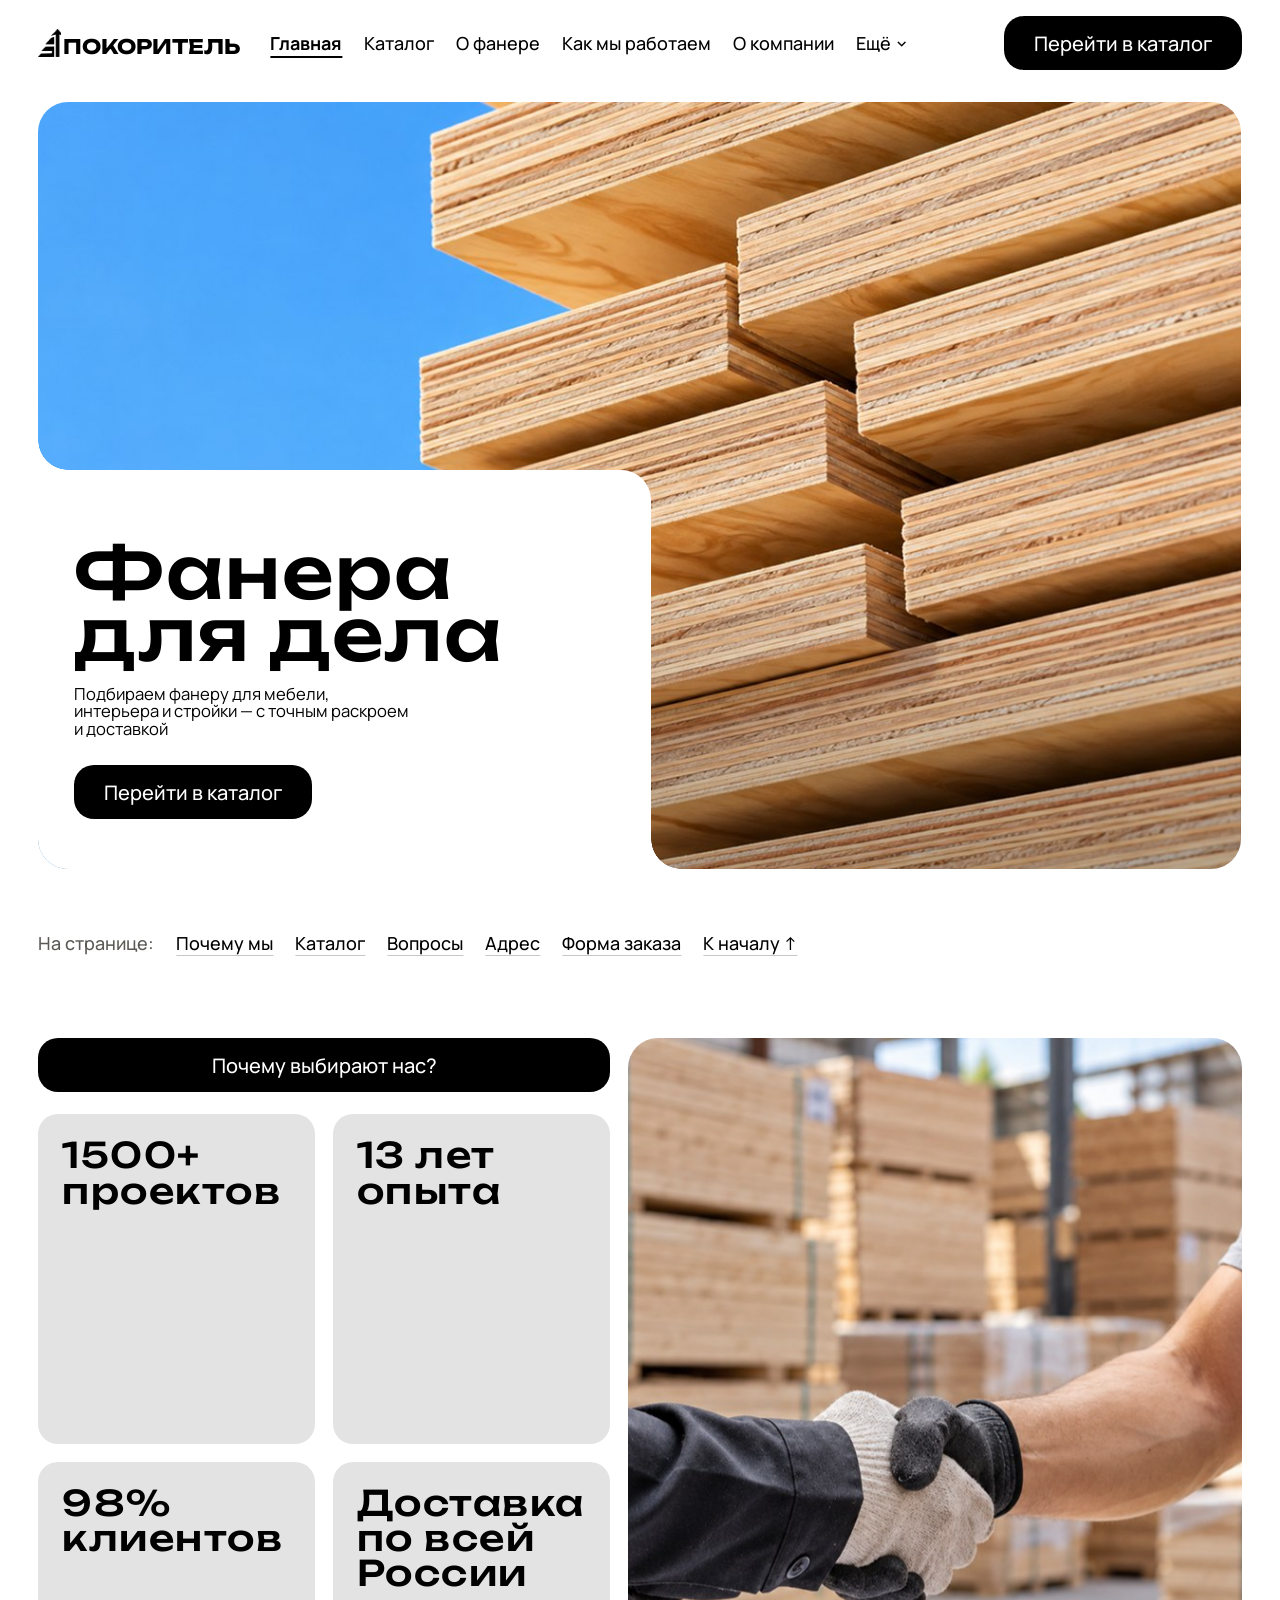
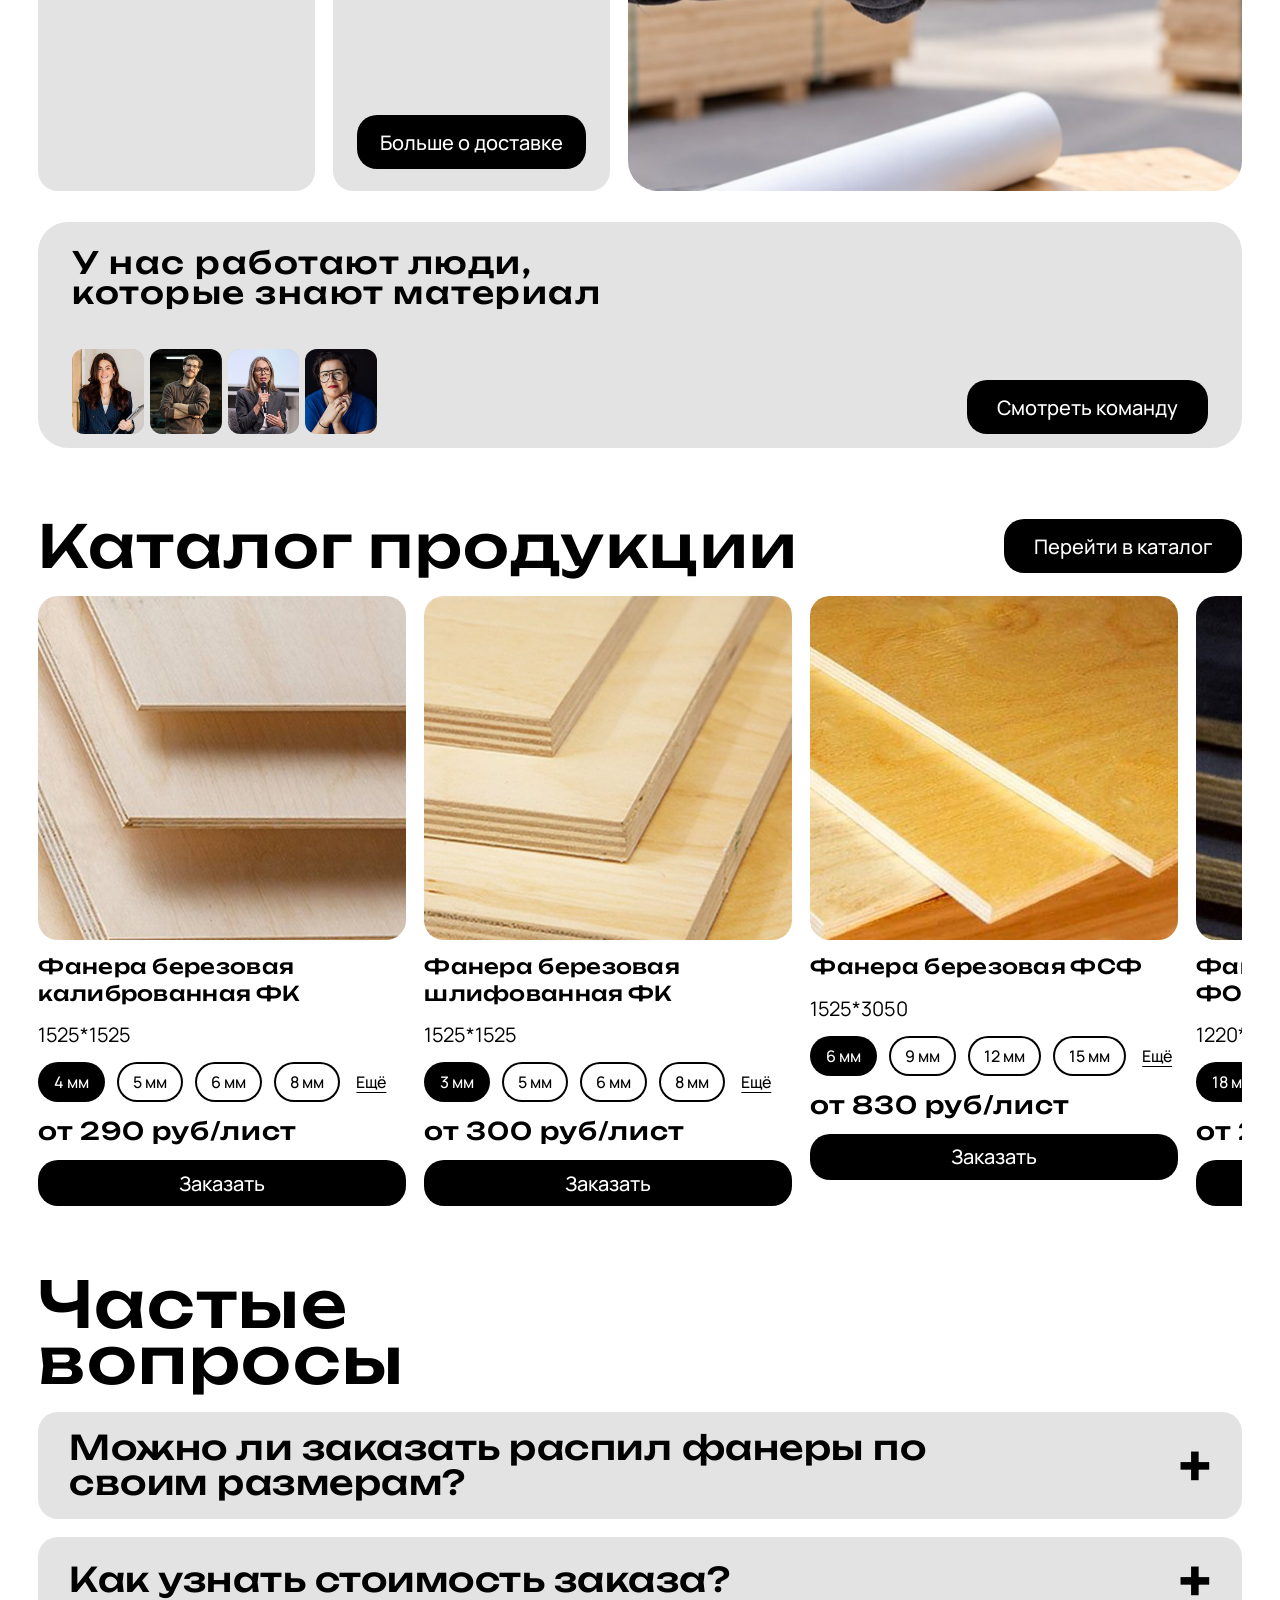
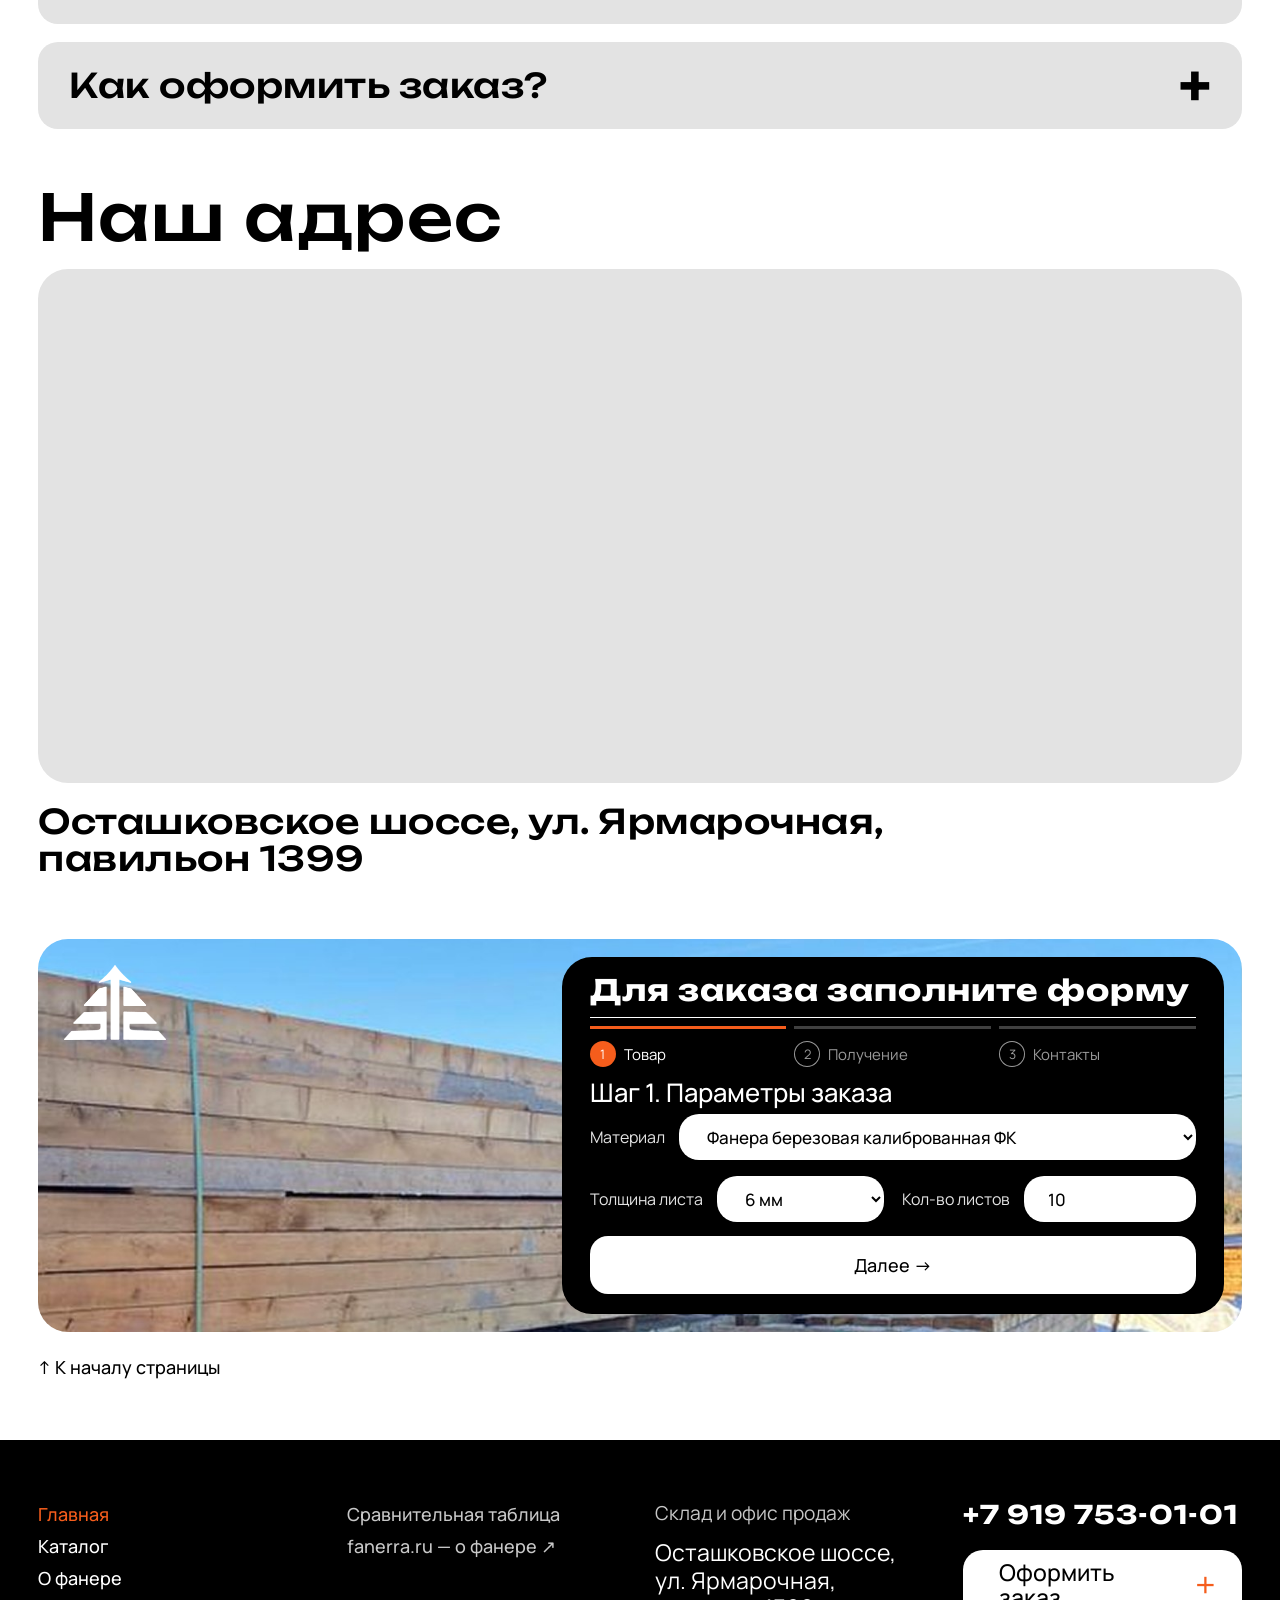
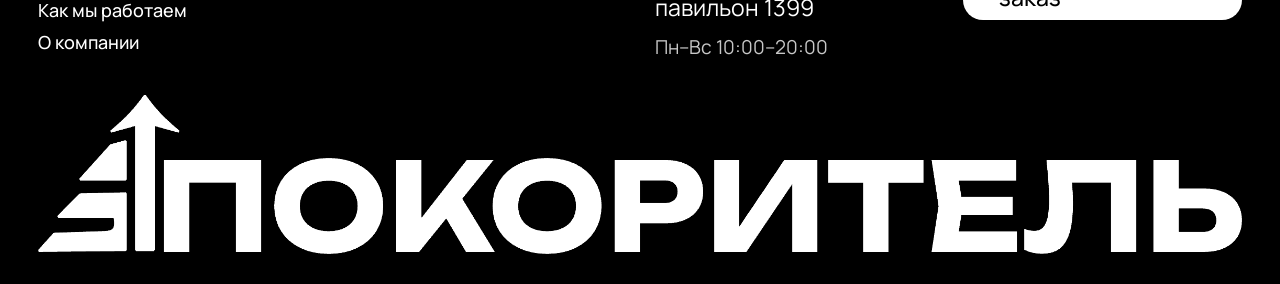
==== commit 530df0f5: "Форма заказа по шагам, первый экран на телефоне во всю высоту - форма разбита на 3 шага (товар, полу" ====
--- a/index.html
+++ b/index.html
@@ -22,8 +22,8 @@
     <div class="more">
       <button class="more-btn" type="button" aria-expanded="false">Ещё<span class="chev">›</span></button>
       <div class="more-menu">
-        <a href="plywood.html#table" target="_self"><b>Сравнительная таблица</b><small>Закладка на странице «О фанере»</small></a>
-        <a href="https://fanerra.ru" target="_blank" rel="noopener"><b>fanerra.ru — о фанере ↗</b><small>Внешний сайт, откроется в новом окне</small></a>
+        <a href="plywood.html#table" target="_self"><strong>Сравнительная таблица</strong><span class="menu-note">Закладка на странице «О фанере»</span></a>
+        <a href="https://fanerra.ru" target="_blank" rel="noopener"><strong>fanerra.ru — о фанере ↗</strong><span class="menu-note">Внешний сайт, откроется в новом окне</span></a>
       </div>
     </div>
   </nav>
@@ -40,8 +40,8 @@
     <a href="plywood.html" target="_self">О фанере</a>
     <a href="process.html" target="_self">Как мы работаем</a>
     <a href="about.html" target="_self">О компании</a>
-    <a href="plywood.html#table" target="_self">Сравнительная таблица</a>
-    <a href="https://fanerra.ru" target="_blank" rel="noopener">fanerra.ru — о фанере ↗</a>
+    <a class="small" href="plywood.html#table" target="_self">Сравнительная таблица</a>
+    <a class="small" href="https://fanerra.ru" target="_blank" rel="noopener">fanerra.ru — о фанере ↗</a>
     <a class="small menu-phone" href="tel:+79197530101">+7 919 753-01-01</a>
   </nav>
 </div>
@@ -73,11 +73,11 @@
     <div class="why-left">
       <h2 class="pill-title">Почему выбирают нас?</h2>
       <div class="stats">
-        <div class="stat"><b>1500+<br>проектов</b></div>
-        <div class="stat"><b>13 лет<br>опыта</b></div>
-        <div class="stat"><b>98%<br>клиентов</b></div>
+        <div class="stat"><strong>1500+<br>проектов</strong></div>
+        <div class="stat"><strong>13 лет<br>опыта</strong></div>
+        <div class="stat"><strong>98%<br>клиентов</strong></div>
         <div class="stat">
-          <b>Доставка<br>по всей<br>России</b>
+          <strong>Доставка<br>по всей<br>России</strong>
           <a class="btn" href="process.html" target="_self">Больше о доставке</a>
         </div>
       </div>
@@ -195,7 +195,9 @@
 
 <section id="address">
   <h2 class="h-hero" data-reveal>Наш адрес</h2>
-  <div class="map" data-reveal role="img" aria-label="Карта: Осташковское шоссе, ул. Ярмарочная, павильон 1399"></div>
+  <div class="map" data-reveal>
+    <iframe src="https://yandex.ru/map-widget/v1/?text=%D0%9E%D1%81%D1%82%D0%B0%D1%88%D0%BA%D0%BE%D0%B2%D1%81%D0%BA%D0%BE%D0%B5%20%D1%88%D0%BE%D1%81%D1%81%D0%B5%2C%20%D0%AF%D1%80%D0%BC%D0%B0%D1%80%D0%BE%D1%87%D0%BD%D0%B0%D1%8F%20%D1%83%D0%BB%D0%B8%D1%86%D0%B0&amp;z=15" title="Карта: Осташковское шоссе, ул. Ярмарочная, павильон 1399" loading="lazy" allowfullscreen></iframe>
+  </div>
   <p class="map-addr" data-reveal>Осташковское шоссе, ул. Ярмарочная,<br>павильон 1399</p>
 </section>
 
@@ -204,46 +206,65 @@
   <img class="order-mark" src="assets/mark-white.png" alt="">
   <form class="order-panel" name="plywood_order" action="https://httpbin.org/post" method="post" target="_blank">
     <h2>Для заказа заполните форму</h2>
-    <h3>Параметры заказа</h3>
-    <label class="f">Материал
-      <select name="material">
-        <option value="">Выберите материал</option>
-        <option value="birch_fk_calibrated" selected>Фанера березовая калиброванная ФК</option>
-        <option value="birch_fk_sanded">Фанера березовая шлифованная ФК</option>
-        <option value="birch_fsf">Фанера березовая ФСФ</option>
-        <option value="conifer_fsf">Фанера хвойная ФСФ</option>
-        <option value="laminated_fof">Фанера ламинированная ФОФ</option>
-        <option value="osb3">Плита ОСБ (OSB-3)</option>
-        <option value="csp">Цементно-стружечная плита ЦСП</option>
-      </select></label>
-    <div class="two">
-      <label class="f">Толщина листа
-        <select name="thickness_mm"><option value="3">3 мм</option><option value="4">4 мм</option><option value="5">5 мм</option><option value="6" selected>6 мм</option><option value="8">8 мм</option><option value="9">9 мм</option><option value="10">10 мм</option><option value="12">12 мм</option><option value="15">15 мм</option><option value="18">18 мм</option><option value="21">21 мм</option><option value="24">24 мм</option></select></label>
-      <label class="f">Кол-во листов<input type="number" name="sheets_count" value="10" min="1" max="500"></label>
-    </div>
-    <div class="f">Способ получения
-      <div class="pills">
-        <label><input type="radio" name="delivery_method" value="delivery" checked><span>Доставка</span></label>
-        <label><input type="radio" name="delivery_method" value="pickup"><span>Самовывоз</span></label>
-      </div>
-    </div>
-    <label class="f f-row">Дата получения<input type="date" name="pickup_date" value="2026-10-21"></label>
-    <h3>Информация о вас</h3>
-    <div class="two">
-      <input type="text" name="first_name" value="Иван" placeholder="Имя" aria-label="Имя">
-      <input type="text" name="last_name" value="Петров" placeholder="Фамилия" aria-label="Фамилия">
-    </div>
-    <div class="two">
-    <input type="email" name="email" value="ivan.petrov@example.com" placeholder="Почтовый адрес" aria-label="Почтовый адрес">
-    <input type="text" name="delivery_address" value="Москва, ул. Лесная, д. 5" placeholder="Адрес доставки" aria-label="Адрес доставки">
-    </div>
+    <!-- форма разбита на 3 шага, переключает их js/order-form.js -->
+    <ol class="form-steps-bar" aria-label="Шаги заказа">
+      <li class="is-current"><span>1</span>Товар</li>
+      <li><span>2</span>Получение</li>
+      <li><span>3</span>Контакты</li>
+    </ol>
+
+    <fieldset class="form-step is-current" data-step="1">
+      <legend>Шаг 1. Параметры заказа</legend>
+      <label class="f">Материал
+        <select name="material" required>
+          <option value="">Выберите материал</option>
+          <option value="birch_fk_calibrated" selected>Фанера березовая калиброванная ФК</option>
+          <option value="birch_fk_sanded">Фанера березовая шлифованная ФК</option>
+          <option value="birch_fsf">Фанера березовая ФСФ</option>
+          <option value="conifer_fsf">Фанера хвойная ФСФ</option>
+          <option value="laminated_fof">Фанера ламинированная ФОФ</option>
+          <option value="osb3">Плита ОСБ (OSB-3)</option>
+          <option value="csp">Цементно-стружечная плита ЦСП</option>
+        </select></label>
+      <div class="two">
+        <label class="f">Толщина листа
+          <select name="thickness_mm"><option value="3">3 мм</option><option value="4">4 мм</option><option value="5">5 мм</option><option value="6" selected>6 мм</option><option value="8">8 мм</option><option value="9">9 мм</option><option value="10">10 мм</option><option value="12">12 мм</option><option value="15">15 мм</option><option value="18">18 мм</option><option value="21">21 мм</option><option value="24">24 мм</option></select></label>
+        <label class="f">Кол-во листов<input type="number" name="sheets_count" value="10" min="1" max="500" required></label>
+      </div>
+    </fieldset>
+
+    <fieldset class="form-step" data-step="2">
+      <legend>Шаг 2. Получение</legend>
+      <div class="f">Способ получения
+        <div class="pills">
+          <label><input type="radio" name="delivery_method" value="delivery" checked><span>Доставка</span></label>
+          <label><input type="radio" name="delivery_method" value="pickup"><span>Самовывоз</span></label>
+        </div>
+      </div>
+      <label class="f">Дата получения<input type="date" name="pickup_date" value="2026-10-21" required></label>
+      <label class="f delivery-only">Адрес доставки<input type="text" name="delivery_address" value="Москва, ул. Лесная, д. 5" placeholder="Город, улица, дом"></label>
+    </fieldset>
+
+    <fieldset class="form-step" data-step="3">
+      <legend>Шаг 3. Информация о вас</legend>
+      <div class="two">
+        <label class="f">Имя<input type="text" name="first_name" value="Иван" placeholder="Имя" required></label>
+        <label class="f">Фамилия<input type="text" name="last_name" value="Петров" placeholder="Фамилия" required></label>
+      </div>
+      <label class="f">Почта<input type="email" name="email" value="ivan.petrov@example.com" placeholder="Почтовый адрес" required></label>
+      <label class="f">Телефон<input type="tel" name="phone" value="+7 900 123-45-67" placeholder="Номер телефона" required></label>
+      <p class="form-summary" aria-live="polite"></p>
+      <label class="consent"><input type="checkbox" name="consent" value="yes" checked required> Даю согласие на обработку персональных данных</label>
+    </fieldset>
+
     <input type="hidden" name="shop" value="pokoritel">
     <input type="hidden" name="order_source" value="site_order_form">
-    <div class="phone-row">
-      <input type="tel" name="phone" value="+7 900 123-45-67" placeholder="Номер телефона" aria-label="Номер телефона">
-      <button type="submit">Отправить все</button>
-    </div>
-    <label class="consent"><input type="checkbox" name="consent" value="yes" checked required> Даю согласие на обработку персональных данных</label>
+
+    <div class="form-step-nav">
+      <button class="step-back" type="button" data-step-back>← Назад</button>
+      <button class="step-next" type="button" data-step-next>Далее →</button>
+      <button class="step-send" type="submit">Отправить заказ</button>
+    </div>
   </form>
 </div>
 <p class="to-top"><a href="#top" target="_self">↑ К началу страницы</a></p>
--- a/css/style.css
+++ b/css/style.css
@@ -279,17 +279,17 @@
   background: var(--light-grey);
   color: #000;
 }
-.more-menu b {
+.more-menu strong {
   font-size: 20px;
   font-weight: 500;
   line-height: 1.1;
 }
-.more-menu a[aria-current="page"] b {
+.more-menu a[aria-current="page"] strong {
   font-weight: 700;
   text-decoration: underline;
   text-underline-offset: 5px;
 }
-.more-menu small {
+.more-menu .menu-note {
   font-size: 16px;
   font-weight: 500;
   color: var(--text-muted);
@@ -548,7 +548,7 @@
   flex-direction: column;
   gap: 16px;
 }
-.stat b {
+.stat strong {
   font-family: var(--font-title);
   font-weight: 500;
   letter-spacing: 1.5px;
@@ -1269,7 +1269,7 @@
   flex-wrap: wrap;
   background: transparent;
 }
-.checklist b {
+.checklist strong {
   display: block;
   font-size: 24px;
   font-weight: 500;
@@ -2269,7 +2269,7 @@
   .stat {
     padding: 16px;
   }
-  .stat b {
+  .stat strong {
     font-size: clamp(16px, 4.6vw, 24px);
     letter-spacing: 0.5px;
   }
@@ -2334,7 +2334,7 @@
   align-items: flex-start;
   padding: 24px 24px 22px;
 }
-.stat b {
+.stat strong {
   line-height: 1;
 }
 .stat .btn {
@@ -2409,7 +2409,7 @@
     padding: 22px;
   }
 }
-.stat b {
+.stat strong {
   font-size: clamp(22px, 2.75vw, 42px);
 }
 .order {
@@ -3285,3 +3285,534 @@
   color: #fff;
   font-weight: 400;
 }
+
+/* =====================================================================
+   Адаптив: планшет (до 999px) и телефон (до 600px)
+   Этот блок стоит в конце файла, поэтому его правила главнее
+   ===================================================================== */
+
+/* Карта на главной — встроенная Яндекс.Карта, размеры задаём стилем */
+.map iframe {
+  position: absolute;
+  inset: 0;
+  width: 100%;
+  height: 100%;
+  border: 0;
+  display: block;
+}
+
+/* ---------- Планшет ---------- */
+@media (max-width: 999px) {
+  /* карточки «Почему мы» без пустого места внизу */
+  .stats {
+    grid-template-rows: none;
+  }
+  .stat {
+    aspect-ratio: auto;
+    min-height: 180px;
+  }
+
+  /* форма заказа занимает всю ширину, фото остаётся фоном по краям */
+  .order {
+    grid-template-columns: 1fr;
+    padding: clamp(12px, 3vw, 24px);
+  }
+  .order::before {
+    display: none;
+  }
+  .order-panel {
+    width: 100%;
+    max-width: 640px;
+    margin: 0 auto;
+  }
+
+  /* фото товаров пониже, чтобы карточки не были слишком длинными */
+  .cat-grid .product .pic {
+    aspect-ratio: 1 / 1;
+  }
+
+  .hero-text p {
+    font-size: 17px;
+    line-height: 1.3;
+    max-width: 380px;
+  }
+
+  /* команда: две колонки, 10 человек = 5 ровных рядов */
+  .team {
+    grid-template-columns: repeat(2, minmax(0, 1fr));
+  }
+}
+
+/* ---------- Телефон ---------- */
+@media (max-width: 600px) {
+  /* заголовки поменьше, чтобы не занимали полэкрана */
+  .h-hero,
+  .h-hero.process-title,
+  .h-hero.catalog-title {
+    font-size: clamp(30px, 9vw, 40px);
+  }
+
+  /* первый экран: фото сверху, текст ниже на сером фоне */
+  .hero-box {
+    height: auto !important;
+    min-height: 0 !important;
+    max-height: none !important;
+    display: flex;
+    flex-direction: column;
+    background: var(--light-grey);
+  }
+  /* первый экран на телефоне — ровно высота экрана, фото растягивается */
+  .hero-box {
+    min-height: calc(100vh - 118px) !important;
+    min-height: calc(100svh - 118px) !important;
+  }
+  .hero-box::before {
+    content: "";
+    display: block;
+    flex: 1;
+    min-height: 260px;
+    background: #4ea8fa url(../assets/photo/hero.jpg) center / cover no-repeat;
+  }
+  .hero-text {
+    position: static;
+    width: 100%;
+    min-height: 0;
+    padding: 24px 20px 24px !important;
+    background: transparent;
+    border-radius: 0;
+  }
+  .hero-text::before,
+  .hero-text::after {
+    display: none;
+  }
+  .hero-text .btn {
+    width: 100%;
+    justify-content: center;
+  }
+
+  /* навигация по странице и фильтры каталога — одна строка с прокруткой пальцем */
+  .page-nav,
+  .filters {
+    flex-wrap: nowrap;
+    overflow-x: auto;
+    scrollbar-width: none;
+    -webkit-overflow-scrolling: touch;
+    margin-left: -16px;
+    margin-right: -16px;
+    padding-left: 16px;
+    padding-right: 16px;
+    scroll-padding-left: 16px;
+  }
+  .page-nav::-webkit-scrollbar,
+  .filters::-webkit-scrollbar {
+    display: none;
+  }
+  .page-nav a,
+  .page-nav span,
+  .filters button {
+    flex-shrink: 0;
+    white-space: nowrap;
+  }
+  .page-nav a {
+    padding: 8px 14px;
+    border-radius: 999px;
+    background: var(--light-grey);
+    text-decoration: none;
+  }
+  .filters button {
+    height: 44px;
+    padding: 0 18px;
+    font-size: 16px;
+  }
+
+  /* «Почему мы» */
+  .stat {
+    min-height: 130px;
+    padding: 18px;
+  }
+  .stat strong {
+    font-size: 22px;
+  }
+
+  /* каталог: фото 4:3 */
+  .cat-grid .product .pic {
+    aspect-ratio: 4 / 3;
+  }
+
+  /* виды фанеры: убираем двойную рамку */
+  .type {
+    padding: 8px;
+    border-radius: 24px;
+  }
+  .type .body {
+    box-shadow: none;
+    border-radius: 18px;
+    padding: 20px;
+  }
+  .type .btn {
+    width: 100%;
+    justify-content: center;
+  }
+
+  /* форма: поля в одну колонку, кнопка отдельной строкой */
+  .order {
+    padding: 8px;
+    border-radius: 24px;
+  }
+  .order-panel {
+    padding: 22px 18px;
+    border-radius: 20px;
+    gap: 14px;
+  }
+  .order-panel h2 {
+    font-size: 28px;
+  }
+  .order-panel .two {
+    grid-template-columns: 1fr;
+  }
+  .order-panel input[type="text"],
+  .order-panel input[type="email"],
+  .order-panel input[type="number"],
+  .order-panel input[type="date"],
+  .order-panel input[type="tel"],
+  .order-panel select {
+    height: 54px;
+    border-radius: 16px;
+    padding: 0 16px;
+    font-size: 16px; /* 16px и больше: iPhone не приближает поле при вводе */
+  }
+  .order-panel .f-row {
+    flex-direction: column !important;
+    align-items: stretch;
+    gap: 8px !important;
+  }
+  .order-panel .f-row input {
+    flex: none;
+  }
+
+  /* карта и вопросы */
+  .map {
+    height: 320px !important;
+  }
+  .faq-item .q {
+    font-size: 18px;
+    line-height: 1.2;
+  }
+  .faq-item button {
+    padding: 18px;
+  }
+  .order-panel .pills {
+    flex-direction: row;
+    flex-wrap: wrap;
+  }
+  .order-panel .pills label {
+    flex: 1;
+  }
+  .order-panel .pills span {
+    width: 100%;
+    justify-content: center;
+  }
+  .phone-row {
+    flex-direction: column;
+    align-items: stretch;
+    background: none;
+    padding: 0;
+    gap: 10px;
+  }
+  .phone-row input[type="tel"] {
+    width: 100%;
+  }
+  .phone-row button {
+    width: 100%;
+    height: 54px;
+  }
+
+  /* команда: две колонки компактных карточек */
+  .team {
+    gap: 14px !important;
+  }
+  .team figure {
+    gap: 8px;
+  }
+  .team .role {
+    left: 6px;
+    right: 6px;
+    bottom: 6px;
+    height: 26px;
+    font-size: 11px;
+    border-radius: 8px;
+  }
+  .team figcaption {
+    font-size: 15px;
+    line-height: 1.1;
+    letter-spacing: 0.5px;
+  }
+
+  /* шаги заказа: номер над заголовком, текст на всю ширину */
+  .h-hero.process-title {
+    font-size: 28px;
+    margin-bottom: 30px;
+  }
+  .steps li {
+    grid-template-columns: 1fr;
+    min-height: 0;
+    gap: 10px;
+    padding: 20px;
+  }
+  .steps .n {
+    font-size: 18px;
+    color: var(--text-muted);
+  }
+  .steps h2 {
+    font-size: 24px;
+  }
+  .steps p {
+    grid-column: 1;
+    font-size: 16px;
+  }
+
+  /* подвал: ссылки в две колонки */
+  .site-footer .cols {
+    grid-template-columns: 1fr 1fr;
+    gap: 24px 16px;
+  }
+  .site-footer .cols .addr,
+  .site-footer .cols .call {
+    grid-column: 1 / -1;
+  }
+}
+
+/* Сравнительная таблица на планшете и телефоне: каждая строка — карточка */
+@media (max-width: 999px) {
+  /* сравнительная таблица превращается в карточки */
+  .table-scroll {
+    overflow: visible;
+  }
+  table.cmp {
+    min-width: 0;
+    background: none;
+    font-size: 16px;
+  }
+  table.cmp thead {
+    display: none;
+  }
+  table.cmp,
+  table.cmp tbody,
+  table.cmp tr,
+  table.cmp tbody th,
+  table.cmp td {
+    display: block;
+    width: 100%;
+  }
+  table.cmp tr {
+    background: rgba(255, 255, 255, 0.92);
+    border: 2px solid #000;
+    border-radius: 20px;
+    padding: 6px 16px;
+    margin-bottom: 10px;
+  }
+  table.cmp tbody th,
+  table.cmp td,
+  table.cmp td:last-child {
+    border: 0;
+    border-radius: 0;
+    padding: 10px 0;
+  }
+  table.cmp td {
+    border-top: 1px solid rgba(0, 0, 0, 0.12);
+  }
+  /* подпись столбца берётся из атрибута data-label */
+  table.cmp td::before {
+    content: attr(data-label);
+    display: block;
+    font-size: 13px;
+    font-weight: 500;
+    color: var(--text-muted);
+    margin-bottom: 2px;
+  }
+
+  .photo-card {
+    aspect-ratio: 16 / 10;
+  }
+}
+@media (min-width: 601px) and (max-width: 999px) {
+  /* на планшете карточки таблицы в две колонки */
+  table.cmp tbody {
+    display: grid;
+    grid-template-columns: 1fr 1fr;
+    gap: 10px;
+  }
+  table.cmp tr {
+    margin-bottom: 0;
+  }
+}
+
+/* Мобильное меню: крупные пункты с отступами, второстепенные ссылки мельче, телефон — кнопкой */
+@media (max-width: 1279px) {
+  .mobile-menu nav {
+    gap: 22px;
+  }
+  .mobile-menu nav a.small {
+    font-size: 18px;
+  }
+  .mobile-menu nav a.small:not(.menu-phone) + a:not(.small),
+  .mobile-menu nav a:not(.small) + a.small {
+    margin-top: 14px;
+    padding-top: 26px;
+    border-top: 1px solid rgba(255, 255, 255, 0.2);
+  }
+  .mobile-menu nav a.menu-phone {
+    margin-top: auto;
+    height: 56px;
+    padding: 0;
+    border-radius: 18px;
+    background: #fff;
+    color: #000;
+    display: flex;
+    align-items: center;
+    justify-content: center;
+    font-weight: 600;
+  }
+}
+
+/* ===== Форма заказа по шагам ===== */
+.order-panel fieldset {
+  margin: 0;
+  padding: 0;
+  border: 0;
+  min-width: 0;
+  display: flex;
+  flex-direction: column;
+  gap: 16px;
+}
+.order-panel legend {
+  padding: 0;
+  margin-bottom: 4px;
+  font-size: clamp(22px, 2vw, 30px);
+  font-weight: 500;
+  color: #fff;
+}
+/* полоска шагов 1 — 2 — 3 */
+.form-steps-bar {
+  list-style: none;
+  margin: 0;
+  padding: 0;
+  display: grid;
+  grid-template-columns: repeat(3, 1fr);
+  gap: 8px;
+  counter-reset: none;
+}
+.form-steps-bar li {
+  display: flex;
+  align-items: center;
+  gap: 8px;
+  padding-top: 12px;
+  border-top: 3px solid rgba(255, 255, 255, 0.25);
+  font-size: 15px;
+  color: #9a9a9a;
+  transition: color 0.2s, border-color 0.2s;
+}
+.form-steps-bar span {
+  width: 26px;
+  height: 26px;
+  flex-shrink: 0;
+  border-radius: 50%;
+  display: flex;
+  align-items: center;
+  justify-content: center;
+  font-size: 13px;
+  box-shadow: inset 0 0 0 1px currentColor;
+}
+.form-steps-bar li.is-current,
+.form-steps-bar li.is-done {
+  color: #fff;
+  border-color: var(--accent);
+}
+.form-steps-bar li.is-current span {
+  background: var(--accent);
+  box-shadow: none;
+  color: #fff;
+}
+.form-steps-bar li.is-done span {
+  background: #fff;
+  color: #000;
+}
+.form-summary {
+  margin: 0;
+  padding: 14px 16px;
+  border-radius: 16px;
+  background: rgba(255, 255, 255, 0.1);
+  font-size: 15px;
+  line-height: 1.4;
+  color: #e3e3e3;
+}
+.form-summary:empty {
+  display: none;
+}
+/* кнопки «Назад / Далее / Отправить» */
+.form-step-nav {
+  display: flex;
+  gap: 10px;
+  margin-top: 6px;
+}
+.form-step-nav button {
+  flex: 1;
+  height: 58px;
+  border-radius: 18px;
+  border: 0;
+  font: 500 18px var(--font-text);
+  cursor: pointer;
+}
+.form-step-nav .step-back {
+  flex: 0 0 auto;
+  padding: 0 22px;
+  background: transparent;
+  color: #fff;
+  box-shadow: inset 0 0 0 1px rgba(255, 255, 255, 0.5);
+}
+.form-step-nav .step-next,
+.form-step-nav .step-send {
+  background: #fff;
+  color: #000;
+}
+.form-step-nav .step-send {
+  background: var(--accent);
+  color: #fff;
+}
+.form-step-nav button:hover {
+  opacity: 0.85;
+}
+/* Пока скрипт не включён, видны все поля сразу и одна кнопка «Отправить».
+   Со скриптом (класс js у html) показываем только текущий шаг. */
+.form-steps-bar,
+.form-step-nav .step-back,
+.form-step-nav .step-next {
+  display: none;
+}
+.js .form-steps-bar {
+  display: grid;
+}
+.js .form-step:not(.is-current) {
+  display: none;
+}
+.js .order-panel:not(.on-first) .step-back,
+.js .order-panel:not(.on-last) .step-next {
+  display: block;
+}
+.js .order-panel:not(.on-last) .step-send {
+  display: none;
+}
+/* при самовывозе адрес доставки не нужен */
+.order-panel.is-pickup .delivery-only {
+  display: none;
+}
+@media (max-width: 600px) {
+  .form-steps-bar li {
+    font-size: 13px;
+    gap: 6px;
+  }
+  .form-step-nav button {
+    height: 54px;
+    font-size: 17px;
+  }
+}
